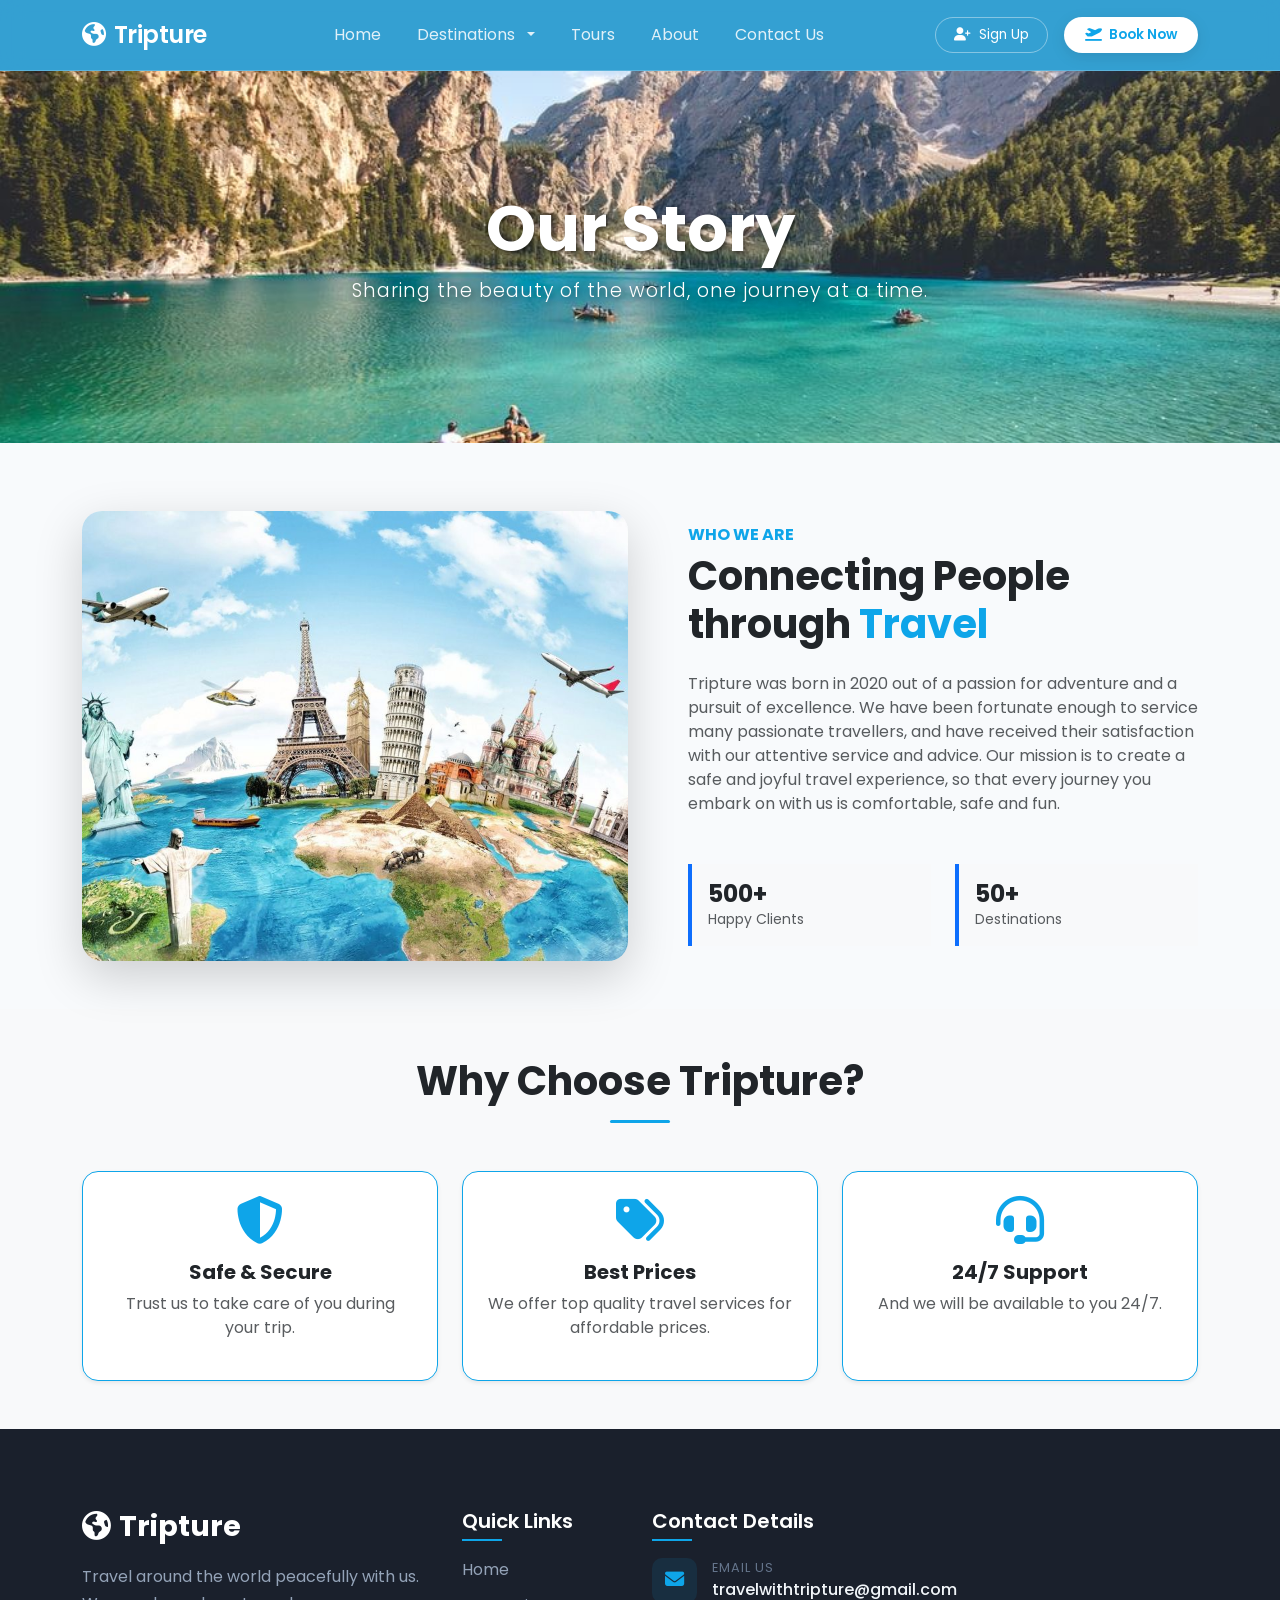
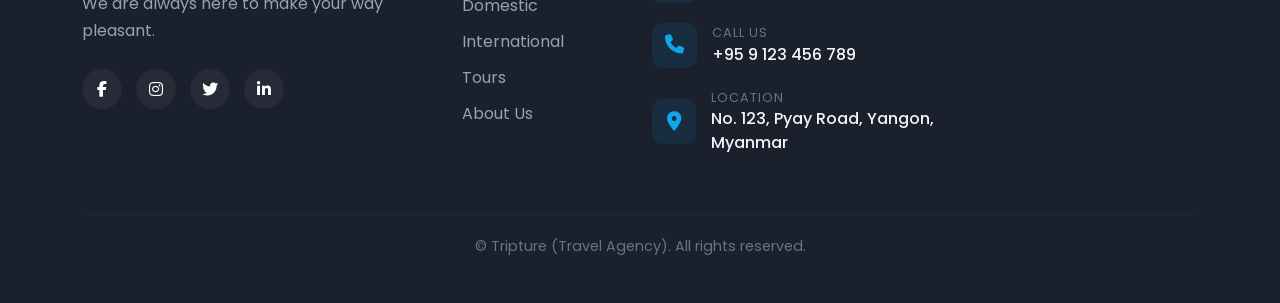
==== about.html @ 42693681 "Update details of destin page" ====
<!DOCTYPE html>
<html lang="en">

<head>
    <meta charset="UTF-8">
    <meta name="viewport" content="width=device-width, initial-scale=1.0">
    <title>About Us | Tripture</title>

    <!-- Google Fonts -->
    <link href="https://fonts.googleapis.com/css2?family=Poppins:wght@300;400;600&display=swap" rel="stylesheet">

    <!-- Font Awesome (Icons အတွက်) -->
    <link rel="stylesheet" href="https://cdnjs.cloudflare.com/ajax/libs/font-awesome/6.4.0/css/all.min.css">

    <!-- Bootstrap CSS (Layout အတွက်) -->
    <link href="https://cdn.jsdelivr.net/npm/bootstrap@5.3.0/dist/css/bootstrap.min.css" rel="stylesheet">

    <!-- linking main style.css  -->
    <link rel="stylesheet" href="./style.css">

    <link rel="stylesheet" href="navbar.css">

    <link rel="stylesheet" href="./assets/libs/fontawesomepro/css/all.min.css" type="text/css"/>

    <style>
        /* Page Fade-in Animation */
        section {
            animation: fadeInPage 1.5s ease-in-out;
        }

        @keyframes fadeInPage {
            from {
                opacity: 0.5;
                transform: translateY(10px);
            }

            to {
                opacity: 1;
                transform: translateY(0);
            }
        }

        /* About Page Hero Section */
        .about-hero {
            background: linear-gradient(rgba(0, 0, 0, 0.6), rgba(0, 0, 0, 0.6));
            background-image: url(./assets/1.jpg);
            background-size: cover;
            background-position: center;
            background-attachment: scroll;
            padding: 120px 0;
            margin-bottom: 20px;
        }

        .about-hero h1 {
            text-shadow: 2px 2px 4px rgba(0, 0, 0, 0.5);
        }

        /* Feature Cards Styling */
        .feature-card {
            transition: all 0.3s ease;
            border: 1px solid rgba(0, 0, 0, 0.05);
            height: 100%;
            border-color: #0ea5e9;
            border-radius: 15%;
            box-shadow: inset 0 2px 4px rgba(0, 0, 0, 0.06);

        }

        .feature-card:hover {
            transform: translateY(-10px);
            border-color: #0ea5e9;
            box-shadow: 0 15px 30px rgba(0, 0, 0, 0.1) !important;
        }

        .mission-section img {
            width: 100%;
            height: 450px;
            object-fit: cover;
            border-radius: 20px;
        }

        .text-primary {
            color: #0ea5e9 !important;
        }

        .heading-line {
            width: 60px;
            height: 3px;
            background-color: #0ea5e9;
            margin-top: 15px;
            border-radius: 5px;
        }

        .lead {
            font-size: 1.2rem;
            font-weight: 300;
            letter-spacing: 1px;
            line-height: 1.6;
            font-style: initial;
            color: #ffffff;
            text-shadow: 2px 2px 8px rgba(0, 0, 0, 0.7);
        }
    </style>
</head>

<body>


    <nav class="navbar navbar-expand-lg sticky-top glass-nav">
        <div class="container">
            <a class="navbar-brand" href="/index.html">
                <i class="fa-solid fa-earth-americas me-2 "></i>Tripture
            </a>

            <button class="navbar-toggler" type="button" data-bs-toggle="collapse" data-bs-target="#navbarNav">
                <span class="navbar-toggler-icon"></span>
            </button>

            <div class="collapse navbar-collapse" id="navbarNav">
                <ul class="navbar-nav mx-auto">
                    <li class="nav-item"><a class="nav-link" href="/index.html">Home</a></li>
                    <li class="nav-item dropdown">
                        <a class="nav-link dropdown-toggle" href="#" role="button" data-bs-toggle="dropdown"
                            aria-expanded="false">
                            Destinations
                        </a>
                        <ul class="dropdown-menu">
                            <li><a class="dropdown-item" href="#">Domestic</a></li>
                            <li><a class="dropdown-item" href="/international.html">International</a></li>
                        </ul>
                    </li>
                    <li class="nav-item"><a class="nav-link" href="#">Tours</a></li>
                    <li class="nav-item"><a class="nav-link" href="#">About</a></li>
                    <li class="nav-item"><a class="nav-link" href="#">Contact Us</a></li>
                </ul>

                <div class="d-flex flex-column flex-lg-row align-items-center gap-3">
                    <a href="#signup" class="btn btn-login"><i class="fa-solid fa-user-plus me-1"></i> Sign Up</a>
                    <a href="#book" class="btn btn-book">
                        <i class="fa-solid fa-plane-departure me-1"></i> Book Now </i>
                    </a>
                </div>
            </div>
        </div>
    </nav>

    <!-- Hero Section -->
    <section class="about-hero text-center text-white">
        <div class="container">
            <h1 class="display-3 fw-bold">Our Story</h1>
            <p class="lead">Sharing the beauty of the world, one journey at a time.</p>
        </div>
    </section>

    <!-- Mission Section -->
    <section class="mission-section py-5">
        <div class="container">
            <div class="row align-items-center">
                <div class="col-lg-6 mb-4 mb-lg-0">
                    <img src="./assets/2.jpg" alt="Adventure" class="img-fluid shadow-lg">
                </div>
                <div class="col-lg-6 ps-lg-5">
                    <h6 class="text-primary fw-bold text-uppercase">Who We Are</h6>
                    <h2 class="fw-bold mb-4 display-6">Connecting People through <span
                            class="text-primary">Travel</span></h2>
                    <p class="text-muted mb-4">Tripture was born in 2020 out of a passion for adventure and a pursuit of
                        excellence.
                        We have been fortunate enough to service many passionate travellers, and have received their
                        satisfaction with our attentive service and advice. Our mission is to create a safe and joyful
                        travel experience, so that every journey you embark on with us is comfortable, safe and fun.</p>

                    <div class="row g-4 mt-2">
                        <div class="col-6">
                            <div class="p-3 border-start border-primary border-4 bg-light">
                                <h4 class="fw-bold text-dark mb-0">500+</h4>
                                <p class="small text-muted mb-0">Happy Clients</p>
                            </div>
                        </div>
                        <div class="col-6">
                            <div class="p-3 border-start border-primary border-4 bg-light">
                                <h4 class="fw-bold text-dark mb-0">50+</h4>
                                <p class="small text-muted mb-0">Destinations</p>
                            </div>
                        </div>
                    </div>
                </div>
            </div>
        </div>
    </section>

    <!-- Why Choose Us Section -->
    <section class="why-choose-us py-5 bg-light">
        <div class="container">
            <div class="text-center mb-5">
                <h2 class="fw-bold display-6">Why Choose Tripture?</h2>
                <div class="heading-line mx-auto"></div>
            </div>
            <div class="row g-4">
                <div class="col-md-4">
                    <div class="feature-card p-4 bg-white rounded-4 shadow-sm text-center">
                        <i class="fa-solid fa-shield-halved fa-3x text-primary mb-3"></i>
                        <h5 class="fw-bold">Safe & Secure</h5>
                        <p class="text-muted">Trust us to take care of you during your trip.</p>
                    </div>
                </div>
                <div class="col-md-4">
                    <div class="feature-card p-4 bg-white rounded-4 shadow-sm text-center">
                        <i class="fa-solid fa-tags fa-3x text-primary mb-3"></i>
                        <h5 class="fw-bold">Best Prices</h5>
                        <p class="text-muted">We offer top quality travel services for affordable prices.</p>
                    </div>
                </div>
                <div class="col-md-4">
                    <div class="feature-card p-4 bg-white rounded-4 shadow-sm text-center">
                        <i class="fa-solid fa-headset fa-3x text-primary mb-3"></i>
                        <h5 class="fw-bold">24/7 Support</h5>
                        <p class="text-muted">And we will be available to you 24/7.</p>
                    </div>
                </div>
            </div>
        </div>
    </section>

    <!-- Start Footer -->
    <footer id="contact" class="footer-section">
        <div class="container">
            <div class="row gy-4">
                <div class="col-lg-4 col-md-6">
                    <div class="footer-info">
                        <h3 class="footer-logo"><i class="fa-solid fa-earth-americas me-2"></i>Tripture</h3>
                        <p class="mt-3">Travel around the world peacefully with us. We are always here to make your way
                            pleasant.</p>
                        <div class="social-links mt-4">
                            <a href="#"><i class="fab fa-facebook-f"></i></a>
                            <a href="#"><i class="fab fa-instagram"></i></a>
                            <a href="#"><i class="fab fa-twitter"></i></a>
                            <a href="#"><i class="fab fa-linkedin-in"></i></a>
                        </div>
                    </div>
                </div>

                <div class="col-lg-2 col-md-6">
                    <h5 class="footer-heading">Quick Links</h5>
                    <ul class="footer-links">
                        <li><a href="./index.html">Home</a></li>
                        <li><a href="./domestic.html">Domestic</a></li>
                        <li><a href="./international.html">International</a></li>
                        <li><a href="#">Tours</a></li>
                        <li><a href="./about.html" target="_blank">About Us</a></li>
                    </ul>
                </div>

                <div class="col-lg-4 col-md-12">
                    <h5 class="footer-heading">Contact Details</h5>
                    <div class="contact-item">
                        <div class="icon-box"><i class="fa-solid fa-envelope"></i></div>
                        <div class="text-box">
                            <span>Email Us</span>
                            <p><a href="mailto:travelwithtripture@gmail.com">travelwithtripture@gmail.com</a></p>
                        </div>
                    </div>
                    <div class="contact-item">
                        <div class="icon-box"><i class="fa-solid fa-phone"></i></div>
                        <div class="text-box">
                            <span>Call Us</span>
                            <p><a href="tel:+959123456789">+95 9 123 456 789</a></p>
                        </div>
                    </div>
                    <div class="contact-item">
                        <div class="icon-box"><i class="fa-solid fa-location-dot"></i></div>
                        <div class="text-box">
                            <span>Location</span>
                            <p>No. 123, Pyay Road, Yangon, Myanmar</p>
                        </div>
                    </div>
                </div>
            </div>

            <hr class="footer-divider">

            <div class="footer-bottom">
                <p>&copy; <span id="year"></span> Tripture (Travel Agency). All rights reserved.</p>
            </div>
        </div>
    </footer>
    <!-- End Footer  -->

    <!-- Bootstrap JS Bundle -->
    <script src="https://cdn.jsdelivr.net/npm/bootstrap@5.3.0/dist/js/bootstrap.bundle.min.js"></script>
</body>

</html>
---- style.css ----
:root {
  --primary: #0ea5e9;
  --primary-dark: #0284c7;
  --white: #ffffff;
  --glass: rgba(255, 255, 255, 0.15);
}

body {
  margin: 0;
  font-family: "Poppins", sans-serif;
  background-color: #f8fafc; /* Light grey background makes the white nav pop */
}

/* Home Section */
.home {
  min-height: 95vh;
  background:
    linear-gradient(rgba(0, 0, 0, 0.45), rgba(0, 0, 0, 0.45)),
    url("/assets/bg2.webp");
  background-size: cover;
  background-position: center;
  background-attachment: fixed;
  display: flex;
  align-items: center;
  padding-top: 5px; /* Navbar space */
  padding-bottom: 50px;
}

/* Gradient Text Effect */
.text-gradient {
  background: linear-gradient(to right, #0ea5e9, #38bdf8);
  -webkit-background-clip: text;
  -webkit-text-fill-color: transparent;
}

/* Glassmorphism Badge */
.bg-glass {
  background: rgba(255, 255, 255, 0.1);
  backdrop-filter: blur(5px);
  border: 1px solid rgba(255, 255, 255, 0.2);
  padding: 10px 20px;
  font-size: 0.9rem;
  color: #fff;
}

/* Modern Search Box Wrapper */
.search-box-container {
  background: #f4f4f4;
  border-radius: 20px;
  padding: 15px;
  margin-top: 30px;
  margin-inline: 0;
  box-shadow: 2px 4px 15px rgba(0, 0, 0, 0.1);
}

/* .search-box-container .input-group {
  background: #fff;
  border-radius: 50px;
} */

.search-box-container .form-control {
  padding: 15px 20px;
  font-size: 0.9rem;
}

.search-box-container .input-group-text {
  font-size: 1.1rem;
}

.search-box-container .btn-search {
  width: 95%;
  padding: 15px 0;
  font-size: 1rem;
  background: var(--primary);
  border: none;
  box-shadow: 0 4px 15px rgba(0, 0, 0, 0.1);
  transition: 0.3s;
}

.search-box-container .btn-search:hover {
  background: #0e50e9;
  transform: translateY(-2px);
  box-shadow: 0 6px 20px rgba(0, 0, 0, 0.15);
}

/* Animation on load */
.hero-content {
  animation: fadeInUp 1s ease-out;
}

@keyframes fadeInUp {
  from {
    opacity: 0;
    transform: translateY(30px);
  }
  to {
    opacity: 1;
    transform: translateY(0);
  }
}

@media (max-width: 767px) {
  .home {
    padding: 10px 7px;
    padding-bottom: 50px;
    min-height: 80vh;
    background-attachment: scroll;
  }

  .hero-content h1 {
    font-size: 2.8rem;
  }

  .hero-content p {
    font-size: 0.9rem;
  }

  .search-box-container {
    margin-top: 20px;
    margin-inline: 8px;
  }
  .search-box-container .form-control {
    padding: 13px 20px;
    font-size: 0.9rem;
  }

  .search-box-container .input-group-text {
    font-size: 1rem;
  }

  .hero-content .btn-search {
    padding: 12px 0;
    font-size: 0.9rem;
  }
}

.highlight i {
  color: #ffd700;
  font-weight: 600; /* Semi-bold */
}

/* Calendar Container */
.flatpickr-calendar {
  background: #ffffff;
  box-shadow: 0 10px 25px rgba(0, 0, 0, 0.1);
  border: 1px solid #e2e8f0;
  border-radius: 15px;
  font-family: "Poppins", sans-serif;
}

/* Selected Date Color (သင့်ရဲ့ Brand Blue) */
.flatpickr-day.selected,
.flatpickr-day.startRange,
.flatpickr-day.endRange,
.flatpickr-day.selected:hover,
.flatpickr-day.nextMonthDay.selected {
  background: #0ea5e9 !important;
  border-color: #0ea5e9 !important;
  color: #fff !important;
}

/* Today's Date Highlight */
.flatpickr-day.today {
  border-color: #0ea5e9;
  color: #0ea5e9;
}

/* Hover Effect on days */
.flatpickr-day:hover {
  background: rgba(14, 165, 233, 0.1);
  border-color: transparent;
}

/* Header (Month and Year) */
.flatpickr-current-month .flatpickr-monthDropdown-months {
  font-weight: 600;
  color: #1e293b;
}

.flatpickr-weekday {
  color: #64748b; /* Days of week name color */
  font-weight: 500;
}

/* Navigation Arrows (Prev/Next) */
.flatpickr-prev-month:hover svg,
.flatpickr-next-month:hover svg {
  fill: #0ea5e9 !important;
}
/* Destinations Section */
:root {
  --primary-color: #007bff;
  --text-dark: #2d3436;
}

.destinations {
  background-color: #f8f9fa;
}

.heading-line {
  width: 60px;
  height: 3px;
  background-color: var(--primary-color);
  margin-top: 15px;
  border-radius: 5px;
}

/* Card Design */
.destination-card {
  background: #fff;
  border-radius: 20px;
  overflow: hidden;
  box-shadow: 0 10px 30px rgba(0, 0, 0, 0.05);
  transition: all 0.4s ease;
  height: 100%;
}

.destination-card:hover {
  transform: translateY(-10px);
  box-shadow: 0 20px 40px rgba(0, 0, 0, 0.1);
}

/* Image Wrapper & Zoom */
.img-wrapper {
  position: relative;
  overflow: hidden;
  height: 240px;
}

.img-wrapper img {
  width: 100%;
  height: 100%;
  object-fit: cover;
  transition: transform 0.6s cubic-bezier(0.25, 0.46, 0.45, 0.94);
}

.destination-card:hover .img-wrapper img {
  transform: scale(1.1);
}

/* Price Tag */
.price-tag {
  position: absolute;
  top: 20px;
  right: 20px;
  background: rgba(255, 255, 255, 0.9);
  padding: 5px 15px;
  border-radius: 30px;
  font-weight: bold;
  color: var(--primary-color);
  backdrop-filter: blur(5px);
}

/* Content Area */
.card-content {
  padding: 25px;
}

.card-content h5 {
  font-weight: 700;
  color: var(--text-dark);
  margin-bottom: 12px;
}

.card-content p {
  color: #636e72;
  font-size: 0.95rem;
  line-height: 1.6;
}

/* Explore Link */
.explore-link {
  text-decoration: none;
  font-weight: 600;
  color: var(--primary-color);
  font-size: 0.9rem;
  transition: all 0.3s;
}

.explore-link:hover {
  letter-spacing: 0.5px;
  color: #0056b3;
}
---- navbar.css ----
:root {
  --primary: #0ea5e9;
  --primary-dark: #0284c7;
  --white: #ffffff;
  --glass: rgba(255, 255, 255, 0.15);
}

body {
  margin: 0;
  font-family: "Poppins", sans-serif;
  background-color: #f8fafc; /* Light grey background makes the white nav pop */
}

/* Navbar Container */
.glass-nav {
  background: rgba(18, 144, 203, 0.85); /* Slightly translucent blue */
  backdrop-filter: blur(12px);
  -webkit-backdrop-filter: blur(12px);
  border-bottom: 1px solid rgba(255, 255, 255, 0.2);
  padding: 12px 0;
  transition: all 0.3s ease;
}

/* Brand styling */
.navbar-brand {
  font-weight: 600;
  font-size: 1.5rem;
  color: var(--white) !important;
  letter-spacing: -0.5px;
}

.nav-link {
  color: rgba(255, 255, 255, 0.85) !important;
  font-weight: 400;
  font-size: 1rem;
  margin: 0 10px;
  position: relative;
  transition: 0.3s;
}

.nav-link:not(.dropdown-toggle)::after {
  content: "";
  position: absolute;
  width: 0;
  height: 2px;
  bottom: 0;
  left: 50%;
  background-color: white;
  transition: all 0.3s ease;
  transform: translateX(-50%);
}

.nav-link:not(.dropdown-toggle):hover::after,
.nav-link:not(.dropdown-toggle).active::after {
  width: 90%;
}

.dropdown-toggle::after {
  display: inline-block;
  margin-left: 0.5em; /* Arrow နဲ့ စာသားကြား ခြားလိုက်တာ */
  vertical-align: 0.255em;
  content: "";
  border-top: 0.3em solid;
  border-right: 0.3em solid transparent;
  border-bottom: 0;
  border-left: 0.3em solid transparent;
}

.nav-link.dropdown-toggle::before {
  content: "";
  position: absolute;
  width: 0;
  height: 2px;
  bottom: 0;
  left: 50%; /* margin နဲ့ ညှိထားတာ */
  background-color: white;
  transform: translateX(-50%);
  transition: all 0.3s ease;
}

.nav-link.dropdown-toggle:hover::before {
  width: 70%; /* arrow ပါတာကြောင့် width ကို နည်းနည်းလျှော့ထားတာ ပိုလှတယ် */
}

.nav-link:hover {
  color: #ffffff !important;
}

/* Modern Buttons */
.btn-login {
  color: white;
  border: 1px solid rgba(255, 255, 255, 0.4);
  border-radius: 50px;
  padding: 7px 18px;
  font-size: 0.85rem;
  transition: 0.3s;
}

.btn-login:hover {
  background: rgba(255, 255, 255, 0.1);
  color: white;
  border-color: white;
}

.btn-book {
  background: white;
  color: var(--primary);
  border-radius: 50px;
  padding: 7px 20px;
  font-weight: 600;
  font-size: 0.85rem;
  box-shadow: 0 4px 15px rgba(0, 0, 0, 0.1);
  transition: 0.3s;
}

.btn-book:hover {
  background: #f1f5f9;
  transform: translateY(-2px);
  box-shadow: 0 6px 20px rgba(0, 0, 0, 0.15);
}

@media (max-width: 991px) {
  .navbar ul {
    flex-direction: column;
    align-items: center;
    margin-bottom: 15px;
  }

  .nav-link {
    color: rgba(255, 255, 255, 0.85) !important;
    font-size: 0.9rem;
    margin: 0 10px;
    position: relative;
    transition: 0.3s;
  }

  .nav-link:not(.dropdown-toggle)::after {
    content: "";
    position: absolute;
    width: 0;
    height: 1.5px;
    bottom: 0;
    left: 50%;
    background-color: white;
    transition: all 0.3s ease;
    transform: translateX(-50%);
  }

  .nav-link:not(.dropdown-toggle):hover::after,
  .nav-link:not(.dropdown-toggle).active::after {
    width: 80px;
  }

  .dropdown-toggle::after {
    display: inline-block;
    margin-left: 0.5em; /* Arrow နဲ့ စာသားကြား ခြားလိုက်တာ */
    vertical-align: 0.255em;
    content: "";
    border-top: 0.3em solid;
    border-right: 0.3em solid transparent;
    border-bottom: 0;
    border-left: 0.3em solid transparent;
  }

  .nav-link.dropdown-toggle::before {
    content: "";
    position: absolute;
    width: 0;
    height: 1.5px;
    bottom: 0;
    left: 50%; /* margin နဲ့ ညှိထားတာ */
    background-color: white;
    transform: translateX(-50%);
    transition: all 0.3s ease;
  }

  .nav-link.dropdown-toggle:hover::before {
    width: 70%; /* arrow ပါတာကြောင့် width ကို နည်းနည်းလျှော့ထားတာ ပိုလှတယ် */
  }

  .nav-link:hover {
    color: #ffffff !important;
  }
}

/* --- New Modern Footer CSS --- */
.footer-section {
  background: #1a202c; /* Dark elegant background */
  color: #e2e8f0;
  padding: 80px 0 30px 0;
  font-family: "Poppins", sans-serif;
}

.footer-logo {
  color: #fff;
  font-weight: 700;
  font-size: 1.8rem;
  margin-bottom: 20px;
}

.footer-info p {
  color: #94a3b8;
  line-height: 1.7;
}

.footer-heading {
  color: #fff;
  font-weight: 600;
  margin-bottom: 25px;
  position: relative;
}

.footer-heading::after {
  content: "";
  position: absolute;
  left: 0;
  bottom: -8px;
  width: 40px;
  height: 2px;
  background: var(--primary);
}

.footer-links {
  list-style: none;
  padding: 0;
}

.footer-links li {
  margin-bottom: 12px;
}

.footer-links li a {
  color: #94a3b8;
  text-decoration: none;
  transition: 0.3s ease;
}

.footer-links li a:hover {
  color: var(--primary);
  padding-left: 8px;
}

/* Contact Items Layout */
.contact-item {
  display: flex;
  align-items: center;
  margin-bottom: 20px;
}

.icon-box {
  width: 45px;
  height: 45px;
  background: rgba(14, 165, 233, 0.1);
  border-radius: 10px;
  display: flex;
  align-items: center;
  justify-content: center;
  margin-right: 15px;
  color: var(--primary);
  font-size: 1.2rem;
}

.text-box span {
  display: block;
  font-size: 0.8rem;
  color: #64748b;
  text-transform: uppercase;
  letter-spacing: 1px;
}

.text-box p,
.text-box a {
  margin: 0;
  font-weight: 500;
  color: #f1f5f9;
  text-decoration: none;
}

/* Social Media Icons */
.social-links a {
  width: 40px;
  height: 40px;
  display: inline-flex;
  align-items: center;
  justify-content: center;
  background: rgba(255, 255, 255, 0.05);
  color: #fff;
  border-radius: 50%;
  margin-right: 10px;
  transition: 0.3s;
  text-decoration: none;
}

.social-links a:hover {
  background: var(--primary);
  transform: translateY(-5px);
}

.footer-divider {
  border-top: 1px solid rgba(255, 255, 255, 0.1);
  margin: 40px 0 20px 0;
}

.footer-bottom {
  text-align: center;
  font-size: 0.9rem;
  color: #64748b;
}

/* Smooth Scrolling */
html {
  scroll-behavior: smooth;
}

@media (max-width: 991px) {
  .footer-section {
    text-align: center;
  }
  .footer-heading::after {
    left: 50%;
    transform: translateX(-50%);
  }
  .contact-item {
    justify-content: center;
  }
}
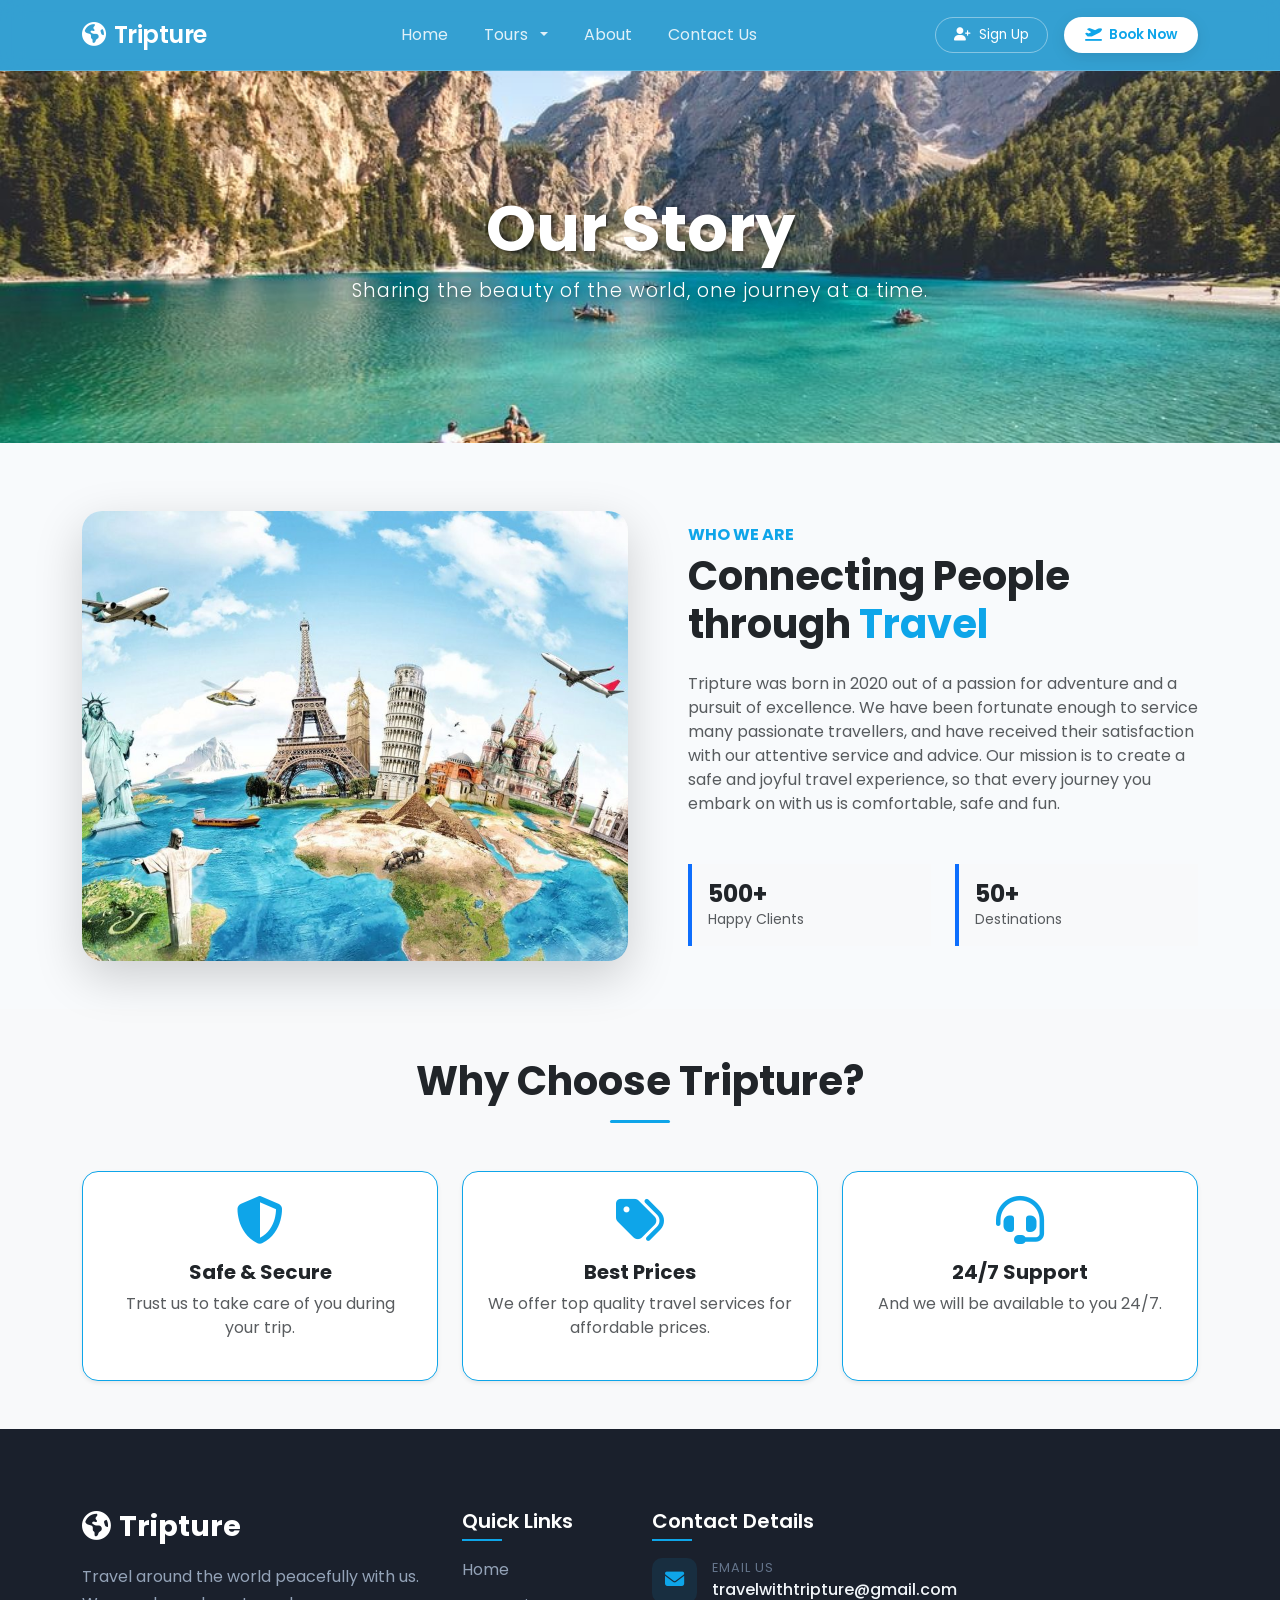
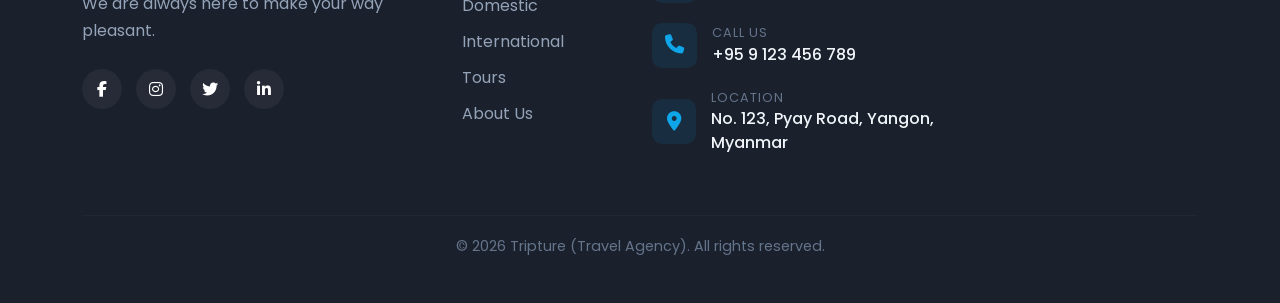
==== commit c01572bf: "Update nav atag about.html" ====
--- a/about.html
+++ b/about.html
@@ -122,14 +122,14 @@
                     <li class="nav-item dropdown">
                         <a class="nav-link dropdown-toggle" href="#" role="button" data-bs-toggle="dropdown"
                             aria-expanded="false">
-                            Destinations
+                            Tours
                         </a>
                         <ul class="dropdown-menu">
-                            <li><a class="dropdown-item" href="#">Domestic</a></li>
+                            <li><a class="dropdown-item" href="./domestic.html">Domestic</a></li>
                             <li><a class="dropdown-item" href="/international.html">International</a></li>
                         </ul>
                     </li>
-                    <li class="nav-item"><a class="nav-link" href="#">Tours</a></li>
+                    
                     <li class="nav-item"><a class="nav-link" href="#">About</a></li>
                     <li class="nav-item"><a class="nav-link" href="#">Contact Us</a></li>
                 </ul>
@@ -287,6 +287,11 @@
 
     <!-- Bootstrap JS Bundle -->
     <script src="https://cdn.jsdelivr.net/npm/bootstrap@5.3.0/dist/js/bootstrap.bundle.min.js"></script>
+        <!-- copyright footer year -->
+    <script>
+        document.getElementById("year").textContent = new Date().getFullYear();
+    </script>
+
 </body>
 
-</html>+</html>
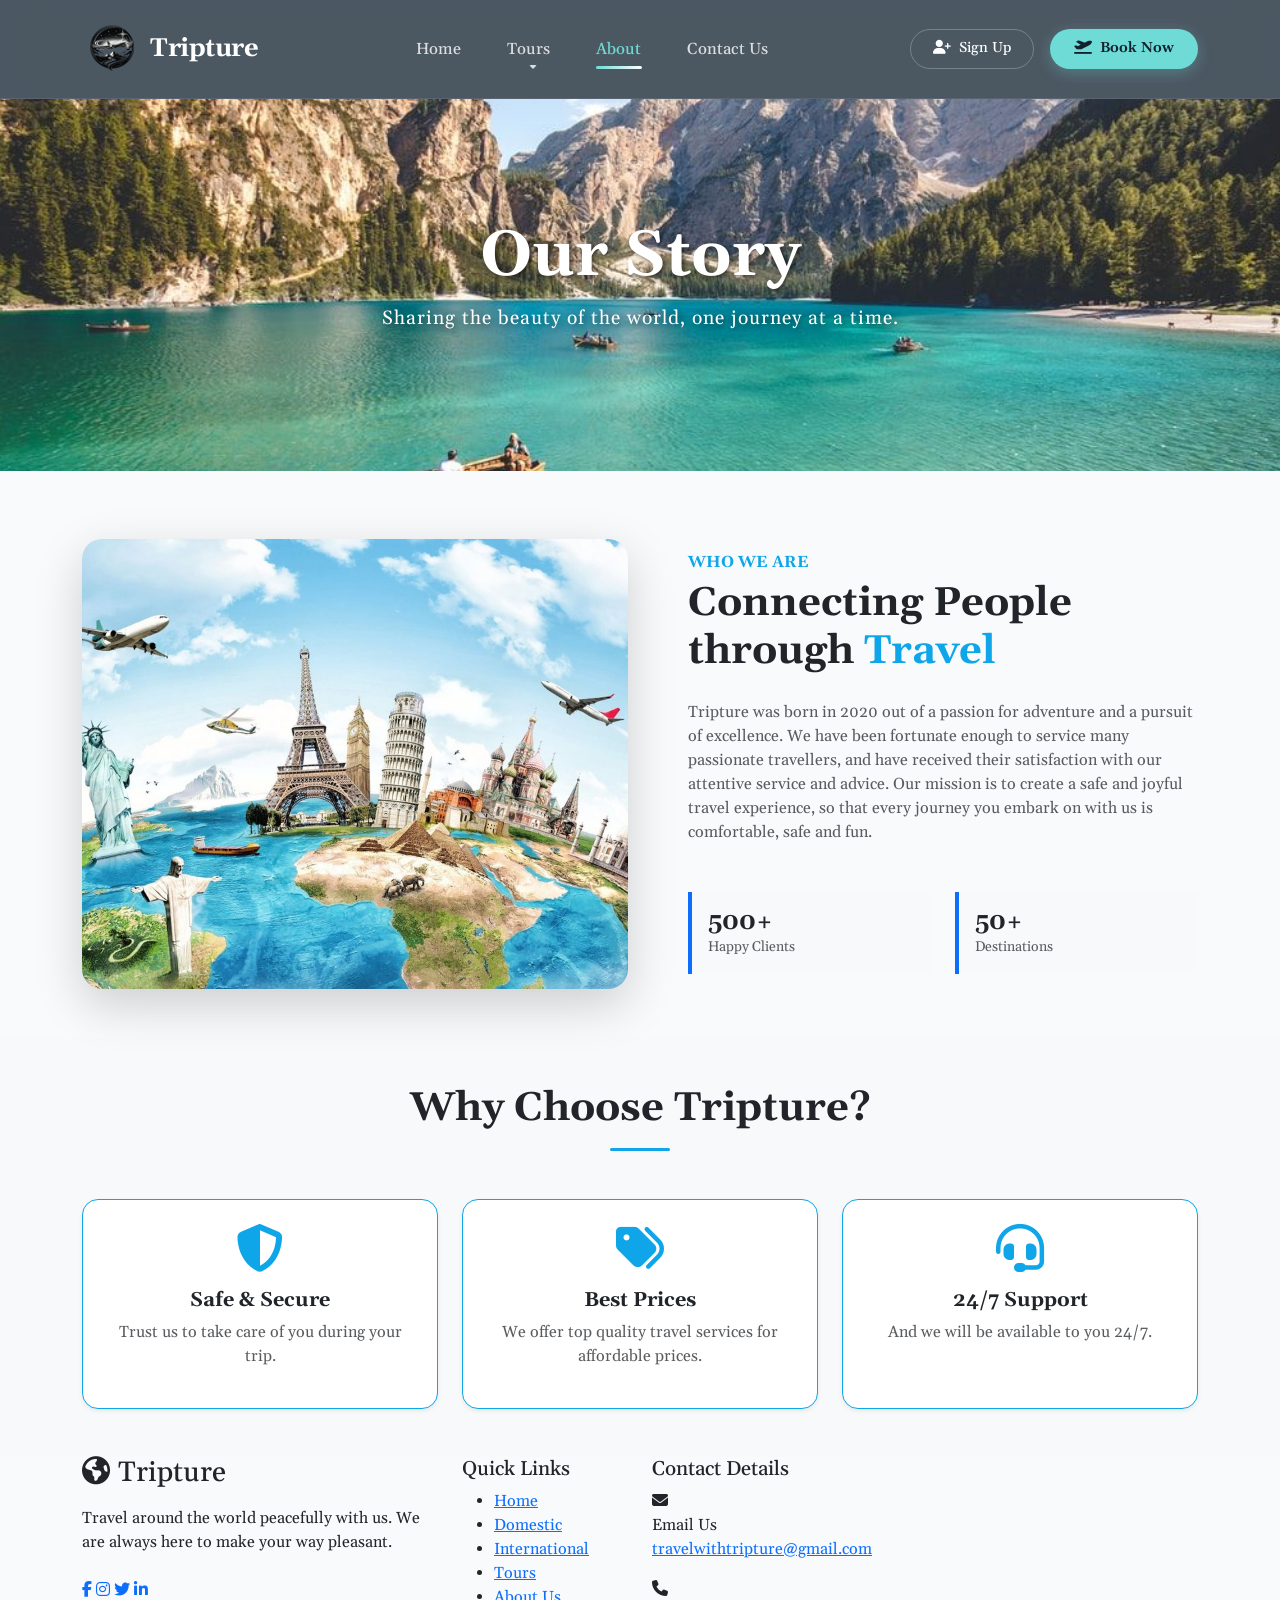
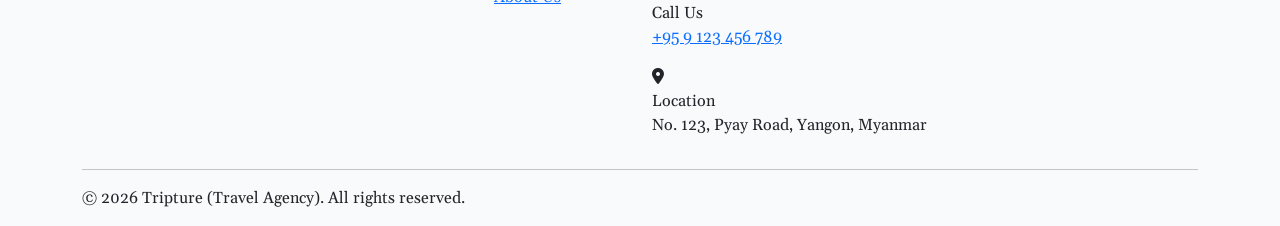
==== commit 845b7b31: "Update Navbar & Hero-Section" ====
--- a/about.html
+++ b/about.html
@@ -20,7 +20,7 @@
 
     <link rel="stylesheet" href="navbar.css">
 
-    <link rel="stylesheet" href="./assets/libs/fontawesomepro/css/all.min.css" type="text/css"/>
+    <link rel="stylesheet" href="./assets/libs/fontawesomepro/css/all.min.css" type="text/css" />
 
     <style>
         /* Page Fade-in Animation */
@@ -108,41 +108,60 @@
 
     <nav class="navbar navbar-expand-lg sticky-top glass-nav">
         <div class="container">
-            <a class="navbar-brand" href="/index.html">
-                <i class="fa-solid fa-earth-americas me-2 "></i>Tripture
+            <!-- Brand / Logo -->
+            <a class="navbar-brand d-flex align-items-center" href="/index.html">
+                <img src="/assets/logo.png" alt="Logo" class="me-2" style="width: 60px; height: 60px;" />
+                <span class="brand-text">Tripture</span>
             </a>
 
-            <button class="navbar-toggler" type="button" data-bs-toggle="collapse" data-bs-target="#navbarNav">
-                <span class="navbar-toggler-icon"></span>
+            <!-- Custom Hamburger Toggler for Mobile -->
+            <button class="navbar-toggler custom-toggler collapsed" type="button" data-bs-toggle="collapse"
+                data-bs-target="#navbarNav" aria-controls="navbarNav" aria-expanded="false"
+                aria-label="Toggle navigation">
+                <span class="toggler-bar bar-top"></span>
+                <span class="toggler-bar bar-middle"></span>
+                <span class="toggler-bar bar-bottom"></span>
             </button>
 
+            <!-- Navbar Menu Links -->
             <div class="collapse navbar-collapse" id="navbarNav">
-                <ul class="navbar-nav mx-auto">
-                    <li class="nav-item"><a class="nav-link" href="/index.html">Home</a></li>
+                <ul class="navbar-nav mx-auto align-items-center">
+                    <li class="nav-item">
+                        <a class="nav-link " href="/index.html">Home</a>
+                    </li>
                     <li class="nav-item dropdown">
                         <a class="nav-link dropdown-toggle" href="#" role="button" data-bs-toggle="dropdown"
                             aria-expanded="false">
                             Tours
                         </a>
-                        <ul class="dropdown-menu">
-                            <li><a class="dropdown-item" href="./domestic.html">Domestic</a></li>
-                            <li><a class="dropdown-item" href="/international.html">International</a></li>
+                        <ul class="dropdown-menu custom-dropdown">
+                            <li><a class="dropdown-item" href="./domestic.html"><i
+                                        class="fa-solid fa-map-location-dot me-2"></i>Domestic</a></li>
+                            <li><a class="dropdown-item" href="/international.html"><i
+                                        class="fa-solid fa-globe me-2"></i>International</a></li>
                         </ul>
                     </li>
-                    
-                    <li class="nav-item"><a class="nav-link" href="#">About</a></li>
-                    <li class="nav-item"><a class="nav-link" href="#">Contact Us</a></li>
+                    <li class="nav-item">
+                        <a class="nav-link active" href="#">About</a>
+                    </li>
+                    <li class="nav-item">
+                        <a class="nav-link" href="#">Contact Us</a>
+                    </li>
                 </ul>
 
-                <div class="d-flex flex-column flex-lg-row align-items-center gap-3">
-                    <a href="#signup" class="btn btn-login"><i class="fa-solid fa-user-plus me-1"></i> Sign Up</a>
-                    <a href="#book" class="btn btn-book">
-                        <i class="fa-solid fa-plane-departure me-1"></i> Book Now </i>
+                <!-- Auth & Call To Action Buttons -->
+                <div class="nav-buttons d-flex flex-column flex-lg-row align-items-center gap-3">
+                    <a href="./signup.html" class="btn btn-login">
+                        <i class="fa-solid fa-user-plus me-2"></i>Sign Up
                     </a>
+                    <a href="./booking.html" class="btn btn-book">
+                        <i class="fa-solid fa-plane-departure me-2"></i>Book Now
+                    </a>
                 </div>
             </div>
         </div>
     </nav>
+
 
     <!-- Hero Section -->
     <section class="about-hero text-center text-white">
@@ -287,11 +306,11 @@
 
     <!-- Bootstrap JS Bundle -->
     <script src="https://cdn.jsdelivr.net/npm/bootstrap@5.3.0/dist/js/bootstrap.bundle.min.js"></script>
-        <!-- copyright footer year -->
+    <!-- copyright footer year -->
     <script>
         document.getElementById("year").textContent = new Date().getFullYear();
     </script>
 
 </body>
 
-</html>
+</html>
--- a/style.css
+++ b/style.css
@@ -1,39 +1,57 @@
+@import url("https://fonts.googleapis.com/css2?family=Damion&display=swap");
+@import url("https://fonts.googleapis.com/css2?family=Eagle+Lake&display=swap");
+@import url("https://fonts.googleapis.com/css2?family=Gelasio:ital,wght@0,400..700;1,400..700&display=swap");
+
 :root {
-  --primary: #0ea5e9;
-  --primary-dark: #0284c7;
-  --white: #ffffff;
+  --primary: #0b7285;
+  --primary-dark: #12212e;
+  --secondary: #6edbd6;
+  --white: #e8fffa;
+  --cream: #ece7dc;
   --glass: rgba(255, 255, 255, 0.15);
+  --tripture-navy: #001f3f;
+  --tripture-light: #f8fdfd;
+  --tripture-shadow: 0 15px 40px rgba(0, 31, 63, 0.1);
+}
+
+* {
+  box-sizing: border-box;
 }
 
 body {
   margin: 0;
+  padding: 0;
   font-family: "Poppins", sans-serif;
-  background-color: #f8fafc; /* Light grey background makes the white nav pop */
-}
-
-/* Home Section */
-.home {
-  min-height: 95vh;
-  background:
-    linear-gradient(rgba(0, 0, 0, 0.45), rgba(0, 0, 0, 0.45)),
-    url("/assets/bg2.webp");
-  background-size: cover;
-  background-position: center;
-  background-attachment: fixed;
-  display: flex;
-  align-items: center;
-  padding-top: 5px; /* Navbar space */
-  padding-bottom: 50px;
-}
-
-/* Gradient Text Effect */
-.text-gradient {
-  background: linear-gradient(to right, #0ea5e9, #38bdf8);
-  -webkit-background-clip: text;
-  -webkit-text-fill-color: transparent;
-}
-
-/* Glassmorphism Badge */
+  background-color: #f8fafc;
+  overflow-x: hidden;
+}
+
+/* ================= COMMON ================= */
+
+.text-teal {
+  color: var(--secondary) !important;
+}
+
+.bg-teal {
+  background-color: var(--primary) !important;
+}
+
+.bg-dark-blue {
+  background-color: var(--tripture-navy) !important;
+}
+
+.accordion-button:focus,
+.accordion-button:not(.collapsed) {
+  box-shadow: none;
+}
+
+.accordion-button:not(.collapsed) {
+  background-color: transparent;
+  color: var(--secondary);
+}
+
+/* ================= HERO ================= */
+
 .bg-glass {
   background: rgba(255, 255, 255, 0.1);
   backdrop-filter: blur(5px);
@@ -43,55 +61,1018 @@
   color: #fff;
 }
 
-/* Modern Search Box Wrapper */
-.search-box-container {
-  background: #f4f4f4;
-  border-radius: 20px;
-  padding: 15px;
-  margin-top: 30px;
-  margin-inline: 0;
-  box-shadow: 2px 4px 15px rgba(0, 0, 0, 0.1);
-}
-
-/* .search-box-container .input-group {
-  background: #fff;
-  border-radius: 50px;
-} */
-
-.search-box-container .form-control {
-  padding: 15px 20px;
-  font-size: 0.9rem;
-}
-
-.search-box-container .input-group-text {
-  font-size: 1.1rem;
-}
-
-.search-box-container .btn-search {
-  width: 95%;
-  padding: 15px 0;
-  font-size: 1rem;
-  background: var(--primary);
-  border: none;
-  box-shadow: 0 4px 15px rgba(0, 0, 0, 0.1);
-  transition: 0.3s;
-}
-
-.search-box-container .btn-search:hover {
-  background: #0e50e9;
-  transform: translateY(-2px);
-  box-shadow: 0 6px 20px rgba(0, 0, 0, 0.15);
-}
-
-/* Animation on load */
-.hero-content {
+.hero-title {
   animation: fadeInUp 1s ease-out;
+  font-size: 4rem;
+  font-weight: 500;
+  line-height: 1.1;
+  margin-bottom: 1rem;
+  font-family: "Damion";
+  z-index: 5;
+  color: #f4f4f4;
+}
+
+.hero-title .text-teal {
+  z-index: 5;
+}
+
+.hero-description {
+  font-size: 1.25rem;
+  margin-bottom: 3rem;
+  opacity: 0.8;
+  line-height: 1.6;
+  z-index: 5;
+  color: var(--white);
 }
 
 @keyframes fadeInUp {
   from {
     opacity: 0;
-    transform: translateY(30px);
+    transform: translateX(-30px);
+  }
+  to {
+    opacity: 1;
+    transform: translateX(0);
+  }
+}
+
+.hero-section {
+  padding: 160px 0;
+  min-height: 100vh;
+  display: flex;
+  align-items: center;
+  position: relative;
+  background:
+    linear-gradient(
+      to right,
+      rgb(0, 0, 0) 0%,
+      rgba(2, 2, 2, 0.9) 30%,
+      rgba(0, 0, 0, 0) 70%
+    ),
+    url("./assets/Domestic/mawlamyine.jpg");
+  background-repeat: no-repeat;
+  background-size: cover;
+}
+
+/* ================= BUTTONS ================= */
+
+.hero-btns-container {
+  display: flex;
+  gap: 15px;
+}
+
+.btn-teal-fill,
+.btn-gateway-light {
+  border-radius: 30px;
+  font-weight: 600;
+  border: none;
+  transition: all 0.3s ease;
+}
+
+.btn-teal-fill {
+  background-color: var(--secondary);
+  color: var(--primary-dark);
+  padding: 12px 35px;
+}
+
+.btn-teal-fill:hover {
+  transform: translateY(-2px);
+  color: white;
+  background-color: var(--primary);
+  box-shadow: 0 5px 15px #001f3f;
+}
+
+.btn-gateway-light {
+  background-color: #ffffff;
+  color: var(--tripture-navy);
+  padding: 10px 30px;
+}
+
+.btn-gateway-light:hover {
+  background-color: var(--secondary);
+  color: #ffffff;
+}
+
+/* ================= PHOTO CARDS ================= */
+
+.card-container {
+  position: relative;
+  height: 550px;
+  width: 100%;
+}
+
+.photo-card {
+  border-radius: 20px;
+  box-shadow: 0 20px 40px rgba(0, 0, 0, 0.7);
+  overflow: hidden;
+  position: absolute;
+  transition: transform 0.3s ease;
+  border: 3px solid rgba(29, 156, 150, 0.74);
+}
+
+.photo-card img,
+.gallery-thumb img,
+.main-tour-img {
+  width: 100%;
+  height: 100%;
+  object-fit: cover;
+}
+
+#card1 {
+  width: 250px;
+  height: 350px;
+  top: 50px;
+  left: 20px;
+  z-index: 3;
+}
+
+#card2 {
+  width: 220px;
+  height: 270px;
+  top: -50px;
+  left: 250px;
+  z-index: 2;
+}
+
+#card3 {
+  width: 200px;
+  height: 300px;
+  top: 200px;
+  left: 400px;
+  z-index: 1;
+}
+
+/* ================= GLOWING LINES ================= */
+
+.glowing-line {
+  position: absolute;
+  width: 180px;
+  height: 2px;
+  background: linear-gradient(90deg, transparent, #00cccc, transparent);
+  box-shadow: 0 0 15px #00cccc;
+  z-index: 0;
+  opacity: 0.5;
+}
+
+#line1,
+#line2,
+#line3 {
+  transform: rotate(40deg);
+}
+
+#line1 {
+  top: -40px;
+  left: -430px;
+}
+
+#line2 {
+  top: 300px;
+  left: -150px;
+}
+
+#line3 {
+  top: 200px;
+  left: -680px;
+}
+
+/* ================= SHAPE DIVIDER ================= */
+
+.custom-shape-divider-bottom {
+  position: absolute;
+  bottom: 0;
+  left: 0;
+  width: 100%;
+  overflow: hidden;
+  line-height: 0;
+}
+
+.custom-shape-divider-bottom svg {
+  position: relative;
+  display: block;
+  width: calc(100% + 1.3px);
+  height: 120px;
+}
+
+.custom-shape-divider-bottom .shape-fill {
+  fill: var(--white);
+}
+
+/* ================= PATHWAYS SECTION ================= */
+
+.pathways-section {
+  padding: 40px 0 60px;
+  position: relative;
+  background-color: var(--white);
+}
+
+.section-title,
+.showcase-section-title {
+  font-family: "Eagle Lake";
+}
+
+.section-title {
+  font-weight: 700;
+  font-size: 3rem;
+  margin-bottom: 50px;
+}
+
+.tour-gateway-card {
+  display: flex;
+  align-items: flex-end;
+  justify-content: flex-start;
+  height: 450px;
+  background-size: cover;
+  background-position: center;
+  border-radius: 25px;
+  position: relative;
+  overflow: hidden;
+  color: #ffffff;
+  text-decoration: none;
+  border: none;
+  box-shadow: var(--tripture-shadow);
+  transition:
+    transform 0.4s ease,
+    box-shadow 0.4s ease;
+  cursor: pointer;
+}
+
+.tour-gateway-card:hover {
+  transform: translateY(-10px);
+  box-shadow: 0 20px 50px rgba(5, 64, 64, 0.3);
+}
+
+.tour-gateway-card .gateway-content {
+  background: rgba(0, 31, 63, 0.7);
+  backdrop-filter: blur(10px);
+  padding: 30px;
+  width: 100%;
+  border-top-left-radius: 20px;
+  border-top-right-radius: 20px;
+}
+
+.tour-gateway-card h3,
+.tour-gateway-card p {
+  font-family: "Gelasio";
+}
+
+.C h3 {
+  font-size: 1rem;
+  font-weight: 600;
+  margin-bottom: 8px;
+}
+
+.tour-gateway-card p {
+  font-size: 1rem;
+  opacity: 0.8;
+  margin-bottom: 25px;
+}
+
+.gateway-icon {
+  position: absolute;
+  top: 20px;
+  right: 20px;
+  font-size: 1.5rem;
+  color: rgba(255, 255, 255, 0.3);
+}
+
+/* ================= TOUR SHOWCASE ================= */
+
+.tour-showcase-section {
+  padding: 50px 0;
+  background:
+    linear-gradient(rgba(0, 0, 0, 0.6), rgba(0, 0, 0, 0.6)),
+    url(./assets/bagan-bg.jpg);
+  background-size: cover;
+  background-position: center;
+  background-repeat: no-repeat;
+  background-attachment: fixed;
+}
+
+.showcase-container {
+  background-color: #ffffff;
+  border-radius: 30px;
+  box-shadow: var(--tripture-shadow);
+  overflow: hidden;
+  position: relative;
+  border: 1px solid rgba(0, 0, 0, 0.03);
+}
+
+.showcase-section-title {
+  color: var(--cream);
+  font-weight: 700;
+  font-size: 4rem;
+}
+
+.main-tour-view,
+.main-tour-img-wrapper {
+  position: relative;
+  height: 100%;
+  overflow: hidden;
+}
+
+.main-tour-img {
+  height: 600px;
+  transition:
+    transform 0.5s ease-in-out,
+    opacity 0.5s ease-in-out;
+}
+
+.main-tour-img.changing {
+  transform: scale(1.1);
+  opacity: 0;
+}
+
+.tour-details-col {
+  padding: 60px;
+  display: flex;
+  flex-direction: column;
+  justify-content: space-between;
+}
+
+.tour-header {
+  margin-bottom: 40px;
+  transition: opacity 0.5s ease-in-out;
+}
+
+.tour-header.changing {
+  opacity: 0;
+}
+
+.tour-title {
+  font-size: 2.1rem;
+  font-weight: 700;
+  margin-bottom: 15px;
+}
+
+.tour-price {
+  font-size: 1.5rem;
+  font-weight: 600;
+  margin-bottom: 20px;
+}
+
+.tour-description {
+  font-size: 1.1rem;
+  line-height: 1.8;
+  opacity: 0.8;
+}
+
+/* ================= GALLERY ================= */
+
+.tour-gallery {
+  display: flex;
+  gap: 15px;
+  margin-top: 20px;
+}
+
+.gallery-thumb {
+  width: 100px;
+  height: 100px;
+  border-radius: 15px;
+  overflow: hidden;
+  cursor: pointer;
+  position: relative;
+  transition:
+    transform 0.3s ease,
+    border-color 0.3s ease;
+  border: 2px solid transparent;
+}
+
+.gallery-thumb:hover,
+.gallery-thumb.active {
+  transform: translateY(-5px);
+}
+
+.gallery-thumb.active {
+  border-color: var(--secondary);
+}
+
+.gallery-thumb::after {
+  content: "";
+  position: absolute;
+  inset: 0;
+  background-color: rgba(0, 204, 204, 0.1);
+  opacity: 0;
+  transition: opacity 0.3s ease;
+}
+
+.gallery-thumb:hover::after,
+.gallery-thumb.active::after {
+  opacity: 1;
+}
+
+/* ================= FEATURES ================= */
+
+.features-section {
+  padding: 100px 0;
+  background-color: #ffffff;
+}
+
+.features-title {
+  font-weight: 700;
+  font-size: 2.8rem;
+  max-width: 700px;
+  margin-inline: auto;
+}
+
+.features-title span {
+  color: var(--secondary);
+}
+
+.feature-item-card {
+  padding: 40px;
+  border-radius: 20px;
+  background-color: #ffffff;
+  border: 1px solid rgba(0, 0, 0, 0.03);
+  transition: all 0.3s ease;
+  height: 100%;
+  text-align: center;
+}
+
+.feature-item-card:hover {
+  background-color: #f0fdfa;
+  transform: translateY(-5px);
+}
+
+.feature-icon-wrapper {
+  width: 70px;
+  height: 70px;
+  border-radius: 50%;
+  background-color: rgba(0, 204, 204, 0.1);
+  display: flex;
+  align-items: center;
+  justify-content: center;
+  margin: 0 auto 25px;
+  font-size: 2rem;
+}
+
+.feature-item-card h4 {
+  font-weight: 700;
+  margin-bottom: 15px;
+}
+
+.feature-item-card p {
+  font-size: 1rem;
+  line-height: 1.7;
+  opacity: 0.8;
+}
+
+/* ================= FOOTER ================= */
+
+footer ul li {
+  cursor: pointer;
+  transition: 0.3s;
+}
+
+footer ul li:hover {
+  color: var(--secondary);
+  transform: translateX(5px);
+}
+
+.payment-icon img {
+  height: 30px;
+  border-radius: 10px;
+}
+
+.map-bg {
+  background: #f8f9fa;
+  position: relative;
+  overflow: hidden;
+}
+
+/* ================= RESPONSIVE ================= */
+
+@media (max-width: 1199px) {
+  .hero-title {
+    font-size: 3.5rem;
+  }
+
+  #card1 {
+    width: 250px;
+    height: 310px;
+  }
+
+  #card2 {
+    width: 200px;
+    height: 240px;
+    left: 150px;
+  }
+
+  #card3 {
+    width: 180px;
+    height: 210px;
+    left: -80px;
+  }
+}
+
+@media (max-width: 991px) {
+  .navbar-tripture .nav-link {
+    margin-left: 0;
+    margin-top: 10px;
+  }
+
+  .hero-section {
+    text-align: center;
+    padding: 100px 0;
+  }
+
+  .hero-title {
+    font-size: 3rem;
+  }
+
+  .hero-btns-container {
+    justify-content: center;
+  }
+
+  .card-container {
+    height: 450px;
+    margin-top: 30px;
+    display: flex;
+    justify-content: center;
+    align-items: center;
+    position: relative;
+  }
+
+  .photo-card {
+    position: static !important;
+    left: auto !important;
+    top: auto !important;
+    margin: 0 -30px;
+    border-radius: 15px;
+  }
+
+  #card1 {
+    position: absolute;
+    width: 200px;
+    height: 250px;
+    top: 40px;
+    left: 50px;
+    z-index: 3;
+  }
+
+  #card2 {
+    position: absolute;
+    width: 170px;
+    height: 210px;
+    top: 5px;
+    left: 20px;
+    z-index: 2;
+  }
+
+  #card3 {
+    position: absolute;
+    width: 200px;
+    height: 210px;
+    left: 10px;
+    bottom: 20px;
+    z-index: 10;
+  }
+
+  .glowing-line {
+    display: none;
+  }
+
+  .pathways-section,
+  .tour-showcase-section,
+  .features-section {
+    padding: 70px 0;
+  }
+
+  .tour-gateway-card {
+    height: 350px;
+  }
+
+  .tour-gateway-card h3 {
+    font-size: 1.4rem;
+  }
+
+  .showcase-container {
+    border-radius: 20px;
+  }
+
+  .main-tour-view {
+    height: 400px;
+  }
+
+  .tour-details-col {
+    padding: 40px;
+  }
+
+  .tour-title {
+    font-size: 2.3rem;
+  }
+
+  .tour-price {
+    font-size: 1.3rem;
+  }
+
+  .tour-gallery {
+    margin-top: 40px;
+  }
+
+  .showcase-section-title {
+    font-size: 2rem;
+    font-weight: 500;
+  }
+
+  .features-title {
+    font-size: 2.3rem;
+  }
+
+  .feature-item-card {
+    padding: 30px;
+  }
+}
+
+@media (max-width: 767px) {
+  .features-section {
+    overflow-x: hidden;
+  }
+}
+
+@media (max-width: 768px) {
+  .border-md-none {
+    border: none !important;
+  }
+}
+
+@media (max-width: 576px) {
+  .hero-section {
+    padding: 160px 0;
+    min-height: 100vh;
+    display: flex;
+    align-items: center;
+    position: relative;
+    background:
+      linear-gradient(to bottom, rgba(0, 0, 0, 0.1)),
+      url("./assets/Domestic/mawlamyine.jpg");
+    background-repeat: no-repeat;
+    background-size: cover;
+  }
+  .hero-title {
+    font-size: 2.5rem;
+  }
+
+  .hero-description {
+    font-size: 1.1rem;
+  }
+
+  .hero-btns-container {
+    flex-direction: column;
+    gap: 10px;
+  }
+
+  .btn-teal-fill,
+  .btn-outline-white {
+    width: 50%;
+    margin-inline: auto;
+  }
+
+  .card-container {
+    position: relative;
+    width: 100%;
+    border: 2px solid red;
+  }
+
+  .photo-card {
+    border-radius: 20px;
+    box-shadow: 0 20px 40px rgba(0, 0, 0, 0.7);
+    overflow: hidden;
+    position: absolute;
+    transition: transform 0.3s ease;
+    border: 3px solid rgba(29, 156, 150, 0.74);
+  }
+
+  .photo-card:first-child {
+    width: 200px;
+    height: 200px;
+    top: 50px;
+    left: 100px;
+    z-index: 3;
+  }
+  .photo-card:nth-child(2) {
+    width: 180px;
+    height: 180px;
+    top: 0px;
+    left: 70px;
+    z-index: 2;
+  }
+  .photo-card:nth-child(3) {
+    width: 200px;
+    height: 180px;
+    left: 50px;
+    bottom: 20px;
+    z-index: 1;
+  }
+
+  .tour-showcase-section {
+    padding: 50px 0;
+  }
+
+  .main-tour-view {
+    height: 250px;
+  }
+
+  .tour-details-col {
+    padding: 30px;
+  }
+
+  .tour-title {
+    font-size: 1.8rem;
+  }
+
+  .tour-price {
+    font-size: 1.1rem;
+  }
+
+  .tour-gallery {
+    gap: 10px;
+    margin-top: 30px;
+    overflow-x: auto;
+    padding-bottom: 10px;
+  }
+
+  .gallery-thumb {
+    width: 70px;
+    height: 70px;
+    border-radius: 10px;
+  }
+}
+
+@import url("https://fonts.googleapis.com/css2?family=Playfair+Display:ital,wght@0,600;0,800;1,400&family=Plus+Jakarta+Sans:wght@400;500;600;700&display=swap");
+
+:root {
+  --primary: #0b7285;
+  --primary-dark: #12212e;
+  --secondary: #6edbd6;
+  --white: #e8fffa;
+  --cream: #ece7dc;
+  --glass: rgba(255, 255, 255, 0.15);
+  --tripture-navy: #001f3f;
+  --tripture-light: #f8fdfd;
+  --tripture-shadow: 0 30px 60px rgba(0, 0, 0, 0.35);
+}
+
+* {
+  box-sizing: border-box;
+}
+
+body {
+  margin: 0;
+  padding: 0;
+  font-family: "Plus Jakarta Sans", sans-serif; /* Clean Sans-serif Base Font */
+  background-color: #f8fafc;
+  overflow-x: hidden;
+}
+
+/*  COMMON UTILITIES  */
+.text-teal {
+  color: var(--secondary) !important;
+}
+
+.bg-teal {
+  background-color: var(--primary) !important;
+}
+
+.bg-dark-blue {
+  background-color: var(--tripture-navy) !important;
+}
+
+.accordion-button:focus,
+.accordion-button:not(.collapsed) {
+  box-shadow: none;
+}
+
+.accordion-button:not(.collapsed) {
+  background-color: transparent;
+  color: var(--secondary);
+}
+
+/*  HERO SECTION MAIN  */
+.hero-section {
+  padding: 20px 0 180px 0;
+  min-height: 100vh;
+  display: flex;
+  align-items: center;
+  position: relative;
+  background:
+    linear-gradient(
+      135deg,
+      rgba(18, 33, 46, 0.98) 35%,
+      rgba(18, 33, 46, 0.75) 100%
+    ),
+    url("./assets/Domestic/mawlamyine.jpg");
+  background-repeat: no-repeat;
+  background-size: cover;
+  background-position: center;
+}
+
+/* Premium Navigation Badge */
+.bg-glass-premium {
+  background: rgba(255, 255, 255, 0.05);
+  backdrop-filter: blur(8px);
+  -webkit-backdrop-filter: blur(8px);
+  border: 1px solid rgba(255, 255, 255, 0.1);
+  padding: 8px 18px;
+  font-size: 0.85rem;
+  font-weight: 500;
+  letter-spacing: 1px;
+  text-transform: uppercase;
+  color: #ffffff;
+  border-radius: 50px;
+  display: inline-block;
+  animation: fadeInUp 0.6s ease-out;
+}
+
+/*  FLUID TYPOGRAPHY  */
+.hero-title {
+  font-family: "Playfair Display", serif; /* Elegant Travel Editorial Font */
+  font-size: clamp(2.5rem, 5vw, 4.5rem);
+  font-weight: 800;
+  line-height: 1.15;
+  margin-bottom: 1.5rem;
+  letter-spacing: -0.5px;
+  color: #ffffff;
+  animation: fadeInUp 0.8s cubic-bezier(0.4, 0, 0.2, 1);
+}
+
+.text-gradient {
+  background: linear-gradient(135deg, var(--secondary) 30%, #ffffff 100%);
+  -webkit-background-clip: text;
+  -webkit-text-fill-color: transparent;
+  font-style: italic;
+  font-weight: 600;
+}
+
+.hero-description {
+  font-family: "Plus Jakarta Sans", sans-serif;
+  font-size: clamp(1rem, 1.2vw, 1.2rem);
+  margin-bottom: 2.5rem;
+  opacity: 0.8;
+  line-height: 1.7;
+  color: #f0fdfa;
+  max-width: 540px;
+  animation: fadeInUp 1s cubic-bezier(0.4, 0, 0.2, 1);
+}
+
+/*  BUTTONS  */
+.hero-btns-container {
+  animation: fadeInUp 1.2s cubic-bezier(0.4, 0, 0.2, 1);
+}
+
+.btn-teal-fill {
+  background: linear-gradient(135deg, var(--secondary), #4ecdc4);
+  color: var(--primary-dark) !important;
+  border-radius: 50px;
+  padding: 14px 35px;
+  font-weight: 600;
+  border: none;
+  box-shadow: 0 8px 25px rgba(110, 219, 214, 0.25);
+  transition: all 0.3s cubic-bezier(0.4, 0, 0.2, 1);
+}
+
+.btn-teal-fill:hover {
+  transform: translateY(-3px);
+  box-shadow: 0 12px 30px rgba(110, 219, 214, 0.4);
+  color: var(--primary-dark) !important;
+}
+
+.btn-outline-premium {
+  color: #ffffff;
+  border: 1px solid rgba(255, 255, 255, 0.2);
+  border-radius: 50px;
+  padding: 14px 35px;
+  font-weight: 600;
+  background: transparent;
+  transition: all 0.3s cubic-bezier(0.4, 0, 0.2, 1);
+}
+
+.btn-outline-premium:hover {
+  background: rgba(255, 255, 255, 0.08);
+  border-color: #ffffff;
+  color: #ffffff;
+  transform: translateY(-2px);
+}
+
+/*  GEOMETRIC GRID & ASPECT RATIO FIX  */
+.modern-grid-container {
+  display: grid;
+  grid-template-columns: repeat(12, 1fr);
+  grid-template-rows: repeat(12, 35px); /* Row Height optimized */
+  gap: 24px;
+  position: relative;
+  width: 100%;
+}
+
+/* Base Bento Card Style */
+.grid-card {
+  position: relative;
+  border-radius: 24px;
+  overflow: hidden;
+  box-shadow: var(--tripture-shadow);
+  border: 1px solid rgba(255, 255, 255, 0.1);
+  background: var(--primary-dark);
+}
+
+.grid-card img {
+  width: 100%;
+  height: 100%;
+  object-fit: cover;
+  transition: transform 0.6s cubic-bezier(0.4, 0, 0.2, 1);
+}
+
+/* Hover Interactivity */
+.grid-card:hover img {
+  transform: scale(1.06);
+}
+
+.grid-card:hover {
+  border-color: rgba(110, 219, 214, 0.4);
+}
+
+/* Premium Card Label Tags */
+.card-overlay-text {
+  position: absolute;
+  bottom: 20px;
+  left: 20px;
+  background: rgba(18, 33, 46, 0.6);
+  backdrop-filter: blur(8px);
+  -webkit-backdrop-filter: blur(8px);
+  padding: 6px 16px;
+  border-radius: 30px;
+  color: #ffffff;
+  font-size: 0.85rem;
+  font-weight: 600;
+  letter-spacing: 0.5px;
+  border: 1px solid rgba(255, 255, 255, 0.1);
+}
+
+/* Asymmetric Desktop Row/Col Placements */
+.card-premium-one {
+  grid-column: 1 / 6;
+  grid-row: 3 / 11; /* Spain: Proportional aspect ratio locked */
+  animation: float-one 6s ease-in-out infinite;
+}
+
+.card-premium-two {
+  grid-column: 6 / 13;
+  grid-row: 1 / 6; /* Vietnam */
+  animation: float-two 7s ease-in-out infinite;
+}
+
+.card-premium-three {
+  grid-column: 6 / 13;
+  grid-row: 6 / 13; /* Brazil */
+  animation: float-three 5s ease-in-out infinite;
+}
+
+/*  INFINITE FLOATING ANIMATIONS  */
+@keyframes float-one {
+  0%,
+  100% {
+    transform: translateY(0);
+  }
+  50% {
+    transform: translateY(-12px);
+  }
+}
+
+@keyframes float-two {
+  0%,
+  100% {
+    transform: translateY(0);
+  }
+  50% {
+    transform: translateY(-18px);
+  }
+}
+
+@keyframes float-three {
+  0%,
+  100% {
+    transform: translateY(0);
+  }
+  50% {
+    transform: translateY(-8px);
+  }
+}
+
+.animate-spin-slow {
+  animation: spin 12s linear infinite;
+}
+
+@keyframes spin {
+  from {
+    transform: rotate(0deg);
+  }
+  to {
+    transform: rotate(360deg);
+  }
+}
+
+@keyframes fadeInUp {
+  from {
+    opacity: 0;
+    transform: translateY(25px);
   }
   to {
     opacity: 1;
@@ -99,185 +1080,129 @@
   }
 }
 
-@media (max-width: 767px) {
-  .home {
-    padding: 10px 7px;
-    padding-bottom: 50px;
-    min-height: 80vh;
-    background-attachment: scroll;
-  }
-
-  .hero-content h1 {
-    font-size: 2.8rem;
-  }
-
-  .hero-content p {
-    font-size: 0.9rem;
-  }
-
-  .search-box-container {
-    margin-top: 20px;
-    margin-inline: 8px;
-  }
-  .search-box-container .form-control {
-    padding: 13px 20px;
-    font-size: 0.9rem;
-  }
-
-  .search-box-container .input-group-text {
-    font-size: 1rem;
-  }
-
-  .hero-content .btn-search {
-    padding: 12px 0;
-    font-size: 0.9rem;
-  }
-}
-
-.highlight i {
-  color: #ffd700;
-  font-weight: 600; /* Semi-bold */
-}
-
-/* Calendar Container */
-.flatpickr-calendar {
-  background: #ffffff;
-  box-shadow: 0 10px 25px rgba(0, 0, 0, 0.1);
-  border: 1px solid #e2e8f0;
-  border-radius: 15px;
-  font-family: "Poppins", sans-serif;
-}
-
-/* Selected Date Color (သင့်ရဲ့ Brand Blue) */
-.flatpickr-day.selected,
-.flatpickr-day.startRange,
-.flatpickr-day.endRange,
-.flatpickr-day.selected:hover,
-.flatpickr-day.nextMonthDay.selected {
-  background: #0ea5e9 !important;
-  border-color: #0ea5e9 !important;
-  color: #fff !important;
-}
-
-/* Today's Date Highlight */
-.flatpickr-day.today {
-  border-color: #0ea5e9;
-  color: #0ea5e9;
-}
-
-/* Hover Effect on days */
-.flatpickr-day:hover {
-  background: rgba(14, 165, 233, 0.1);
-  border-color: transparent;
-}
-
-/* Header (Month and Year) */
-.flatpickr-current-month .flatpickr-monthDropdown-months {
-  font-weight: 600;
-  color: #1e293b;
-}
-
-.flatpickr-weekday {
-  color: #64748b; /* Days of week name color */
-  font-weight: 500;
-}
-
-/* Navigation Arrows (Prev/Next) */
-.flatpickr-prev-month:hover svg,
-.flatpickr-next-month:hover svg {
-  fill: #0ea5e9 !important;
-}
-/* Destinations Section */
-:root {
-  --primary-color: #007bff;
-  --text-dark: #2d3436;
-}
-
-.destinations {
-  background-color: #f8f9fa;
-}
-
-.heading-line {
-  width: 60px;
-  height: 3px;
-  background-color: var(--primary-color);
-  margin-top: 15px;
-  border-radius: 5px;
-}
-
-/* Card Design */
-.destination-card {
-  background: #fff;
-  border-radius: 20px;
+/*  CUSTOM SHAPE DIVIDER  */
+.custom-shape-divider-bottom {
+  position: absolute;
+  bottom: -1px;
+  left: 0;
+  width: 100%;
   overflow: hidden;
-  box-shadow: 0 10px 30px rgba(0, 0, 0, 0.05);
-  transition: all 0.4s ease;
-  height: 100%;
-}
-
-.destination-card:hover {
-  transform: translateY(-10px);
-  box-shadow: 0 20px 40px rgba(0, 0, 0, 0.1);
-}
-
-/* Image Wrapper & Zoom */
-.img-wrapper {
+  line-height: 0;
+  z-index: 10;
+}
+
+.custom-shape-divider-bottom svg {
   position: relative;
-  overflow: hidden;
-  height: 240px;
-}
-
-.img-wrapper img {
-  width: 100%;
-  height: 100%;
-  object-fit: cover;
-  transition: transform 0.6s cubic-bezier(0.25, 0.46, 0.45, 0.94);
-}
-
-.destination-card:hover .img-wrapper img {
-  transform: scale(1.1);
-}
-
-/* Price Tag */
-.price-tag {
-  position: absolute;
-  top: 20px;
-  right: 20px;
-  background: rgba(255, 255, 255, 0.9);
-  padding: 5px 15px;
-  border-radius: 30px;
-  font-weight: bold;
-  color: var(--primary-color);
-  backdrop-filter: blur(5px);
-}
-
-/* Content Area */
-.card-content {
-  padding: 25px;
-}
-
-.card-content h5 {
-  font-weight: 700;
-  color: var(--text-dark);
-  margin-bottom: 12px;
-}
-
-.card-content p {
-  color: #636e72;
-  font-size: 0.95rem;
-  line-height: 1.6;
-}
-
-/* Explore Link */
-.explore-link {
-  text-decoration: none;
-  font-weight: 600;
-  color: var(--primary-color);
-  font-size: 0.9rem;
-  transition: all 0.3s;
-}
-
-.explore-link:hover {
-  letter-spacing: 0.5px;
-  color: #0056b3;
-}
+  display: block;
+  width: calc(100% + 1.3px);
+  height: 80px;
+}
+
+.custom-shape-divider-bottom .shape-fill {
+  fill: #f8fafc;
+}
+
+/* RESPONSIVE LAYOUT BREAKPOINTS */
+
+@media (max-width: 1199px) and (min-width: 992px) {
+  .modern-grid-container {
+    grid-template-rows: repeat(12, 30px);
+    gap: 16px;
+  }
+
+  .hero-title {
+    font-size: 3.5rem;
+  }
+
+  /*  BUTTONS  */
+  .hero-btns-container {
+    animation: fadeInUp 1.2s cubic-bezier(0.4, 0, 0.2, 1);
+  }
+
+  .btn-teal-fill {
+    background: linear-gradient(135deg, var(--secondary), #4ecdc4);
+    color: var(--primary-dark) !important;
+    border-radius: 50px;
+    padding: 14px 20px;
+    font-weight: 500;
+    border: none;
+    box-shadow: 0 8px 25px rgba(110, 219, 214, 0.25);
+    transition: all 0.3s cubic-bezier(0.4, 0, 0.2, 1);
+  }
+
+  .btn-teal-fill:hover {
+    transform: translateY(-3px);
+    box-shadow: 0 12px 30px rgba(110, 219, 214, 0.4);
+    color: var(--primary-dark) !important;
+  }
+
+  .btn-outline-premium {
+    color: #ffffff;
+    border: 1px solid rgba(255, 255, 255, 0.2);
+    border-radius: 50px;
+    padding: 14px 35px;
+    font-weight: 500;
+    background: transparent;
+    transition: all 0.3s cubic-bezier(0.4, 0, 0.2, 1);
+  }
+
+  .btn-outline-premium:hover {
+    background: rgba(255, 255, 255, 0.08);
+    border-color: #ffffff;
+    color: #ffffff;
+    transform: translateY(-2px);
+  }
+}
+
+@media (max-width: 991px) {
+  .hero-section {
+    padding: 120px 0 100px 0;
+    text-align: center;
+  }
+  .hero-description {
+    margin-inline: auto;
+  }
+  .modern-grid-container {
+    grid-template-rows: repeat(12, 28px);
+    gap: 15px;
+    margin-top: 40px;
+  }
+}
+
+@media (max-width: 576px) {
+  .hero-section {
+    padding: 90px 0 110px 0;
+    background:
+      linear-gradient(
+        180deg,
+        rgba(18, 33, 46, 0.98) 60%,
+        rgba(18, 33, 46, 0.88) 100%
+      ),
+      url("./assets/Domestic/mawlamyine.jpg");
+  }
+
+  /* Fluid Flex Stack Alternative for Mobile Devices */
+  .modern-grid-container {
+    display: flex;
+    flex-direction: column;
+    gap: 20px;
+  }
+
+  .grid-card {
+    grid-column: auto !important;
+    grid-row: auto !important;
+    animation: none !important;
+    transform: none !important;
+    height: 240px;
+    border-radius: 20px;
+  }
+
+  .card-premium-one {
+    height: 270px;
+  }
+
+  .btn-teal-fill,
+  .btn-outline-premium {
+    width: 100%;
+  }
+}
--- a/navbar.css
+++ b/navbar.css
@@ -1,326 +1,267 @@
 :root {
-  --primary: #0ea5e9;
-  --primary-dark: #0284c7;
-  --white: #ffffff;
-  --glass: rgba(255, 255, 255, 0.15);
+  --primary: #0b7285;
+  --primary-dark: #12212e;
+  --secondary: #6edbd6;
+  --white: #e8fffa;
+  --cream: #ece7dc;
+  --glass: rgba(11, 114, 133, 0.15);
+}
+
+html {
+  scroll-behavior: smooth;
 }
 
 body {
   margin: 0;
-  font-family: "Poppins", sans-serif;
-  background-color: #f8fafc; /* Light grey background makes the white nav pop */
-}
-
-/* Navbar Container */
+  font-family: "Gelasio", sans-serif;
+  background-color: #f8fafc;
+}
+
+/*    MAIN NAVBAR (GLASSMORPHISM)*/
 .glass-nav {
-  background: rgba(18, 144, 203, 0.85); /* Slightly translucent blue */
-  backdrop-filter: blur(12px);
-  -webkit-backdrop-filter: blur(12px);
-  border-bottom: 1px solid rgba(255, 255, 255, 0.2);
-  padding: 12px 0;
-  transition: all 0.3s ease;
-}
-
-/* Brand styling */
+  background: rgba(18, 33, 46, 0.75) !important; /* Dark Premium Glass Base */
+  backdrop-filter: blur(16px);
+  -webkit-backdrop-filter: blur(16px);
+  border-bottom: 1px solid rgba(255, 255, 255, 0.08);
+  padding: 14px 0;
+  transition: all 0.4s cubic-bezier(0.4, 0, 0.2, 1);
+}
+
+/* Brand Styles */
 .navbar-brand {
-  font-weight: 600;
-  font-size: 1.5rem;
-  color: var(--white) !important;
+  font-weight: 700;
+  font-size: 1.6rem;
+  color: #ffffff !important;
   letter-spacing: -0.5px;
-}
-
+  transition: transform 0.3s ease;
+}
+.navbar-brand:hover {
+  transform: scale(1.02);
+}
+.brand-icon {
+  color: var(--secondary);
+}
+
+/* Nav Links & Underline Micro-interaction */
 .nav-link {
-  color: rgba(255, 255, 255, 0.85) !important;
-  font-weight: 400;
+  color: rgba(255, 255, 255, 0.8) !important;
+  font-weight: 500;
   font-size: 1rem;
-  margin: 0 10px;
+  padding: 8px 16px !important;
   position: relative;
-  transition: 0.3s;
-}
-
-.nav-link:not(.dropdown-toggle)::after {
+  transition: color 0.3s ease;
+  margin: 0 7px;
+}
+
+.nav-link::after {
   content: "";
   position: absolute;
   width: 0;
-  height: 2px;
+  height: 3px;
   bottom: 0;
   left: 50%;
-  background-color: white;
+  background: linear-gradient(90deg, var(--secondary), #ffffff);
+  border-radius: 5px;
+  transition: all 0.3s cubic-bezier(0.4, 0, 0.2, 1);
+  transform: translateX(-50%);
+}
+
+.nav-link:hover,
+.nav-link.active {
+  color: var(--secondary) !important;
+}
+
+.nav-link:hover::after,
+.nav-link.active::after {
+  width: 60%;
+}
+
+/* Dropdown Menu Customization */
+.custom-dropdown {
+  background: rgba(18, 33, 46, 0.95) !important;
+  backdrop-filter: blur(10px);
+  border: 1px solid rgba(255, 255, 255, 0.1);
+  border-radius: 16px;
+  box-shadow: 0 10px 30px rgba(0, 0, 0, 0.3);
+  padding: 8px;
+  margin-top: 10px !important;
+}
+
+.dropdown-item {
+  color: rgba(255, 255, 255, 0.85) !important;
+  padding: 10px 18px;
+  border-radius: 10px;
+  font-size: 0.9rem;
+  transition: all 0.2s ease;
+}
+
+.dropdown-item:hover {
+  background: rgba(110, 219, 214, 0.15) !important;
+  color: var(--secondary) !important;
+  transform: translateX(4px);
+}
+
+/* Premium Buttons */
+.btn-login {
+  color: #ffffff;
+  border: 1px solid rgba(255, 255, 255, 0.25);
+  border-radius: 50px;
+  padding: 8px 22px;
+  font-size: 0.9rem;
+  font-weight: 500;
   transition: all 0.3s ease;
-  transform: translateX(-50%);
-}
-
-.nav-link:not(.dropdown-toggle):hover::after,
-.nav-link:not(.dropdown-toggle).active::after {
-  width: 90%;
-}
-
-.dropdown-toggle::after {
-  display: inline-block;
-  margin-left: 0.5em; /* Arrow နဲ့ စာသားကြား ခြားလိုက်တာ */
-  vertical-align: 0.255em;
-  content: "";
-  border-top: 0.3em solid;
-  border-right: 0.3em solid transparent;
-  border-bottom: 0;
-  border-left: 0.3em solid transparent;
-}
-
-.nav-link.dropdown-toggle::before {
-  content: "";
-  position: absolute;
-  width: 0;
-  height: 2px;
-  bottom: 0;
-  left: 50%; /* margin နဲ့ ညှိထားတာ */
-  background-color: white;
-  transform: translateX(-50%);
-  transition: all 0.3s ease;
-}
-
-.nav-link.dropdown-toggle:hover::before {
-  width: 70%; /* arrow ပါတာကြောင့် width ကို နည်းနည်းလျှော့ထားတာ ပိုလှတယ် */
-}
-
-.nav-link:hover {
-  color: #ffffff !important;
-}
-
-/* Modern Buttons */
-.btn-login {
-  color: white;
-  border: 1px solid rgba(255, 255, 255, 0.4);
-  border-radius: 50px;
-  padding: 7px 18px;
-  font-size: 0.85rem;
-  transition: 0.3s;
-}
-
+}
 .btn-login:hover {
   background: rgba(255, 255, 255, 0.1);
-  color: white;
-  border-color: white;
+  border-color: #ffffff;
+  color: #ffffff;
 }
 
 .btn-book {
-  background: white;
+  background: var(--secondary);
+  color: var(--primary-dark);
+  border-radius: 50px;
+  padding: 9px 24px;
+  font-weight: 600;
+  font-size: 0.9rem;
+  border: none;
+  box-shadow: 0 4px 15px rgba(110, 219, 214, 0.3);
+  transition: all 0.3s cubic-bezier(0.4, 0, 0.2, 1);
+}
+.btn-book:hover {
+  background: #ffffff;
   color: var(--primary);
-  border-radius: 50px;
-  padding: 7px 20px;
-  font-weight: 600;
-  font-size: 0.85rem;
-  box-shadow: 0 4px 15px rgba(0, 0, 0, 0.1);
-  transition: 0.3s;
-}
-
-.btn-book:hover {
-  background: #f1f5f9;
   transform: translateY(-2px);
-  box-shadow: 0 6px 20px rgba(0, 0, 0, 0.15);
+  box-shadow: 0 6px 20px rgba(255, 255, 255, 0.2);
+}
+
+/* Animated Custom Hamburger Icon */
+.custom-toggler {
+  border: none;
+  padding: 0;
+  background: transparent;
+  display: flex;
+  flex-direction: column;
+  justify-content: space-between;
+  width: 24px;
+  height: 18px;
+}
+.custom-toggler:focus {
+  box-shadow: none;
+}
+.toggler-bar {
+  background-color: var(--white);
+  height: 2px;
+  width: 100%;
+  border-radius: 2px;
+  transition: all 0.3s ease-in-out;
+}
+/* X Transformation when opened */
+.custom-toggler:not(.collapsed) .bar-top {
+  transform: translateY(8px) rotate(45deg);
+}
+.custom-toggler:not(.collapsed) .bar-middle {
+  opacity: 0;
+}
+.custom-toggler:not(.collapsed) .bar-bottom {
+  transform: translateY(-8px) rotate(-45deg);
 }
 
 @media (max-width: 991px) {
-  .navbar ul {
-    flex-direction: column;
-    align-items: center;
-    margin-bottom: 15px;
+  /* Mobile Wrapper Dropdown */
+  .navbar-collapse {
+    background: rgba(18, 33, 46, 0.98);
+    backdrop-filter: blur(20px);
+    border-radius: 24px;
+    padding: 25px;
+    margin-top: 15px;
+    border: 1px solid rgba(255, 255, 255, 0.08);
+    box-shadow: 0 15px 35px rgba(0, 0, 0, 0.5);
+  }
+
+  .navbar-nav {
+    width: 100%;
+    padding: 10px 0;
+  }
+
+  .nav-item {
+    width: 100%;
+    text-align: center;
+    margin: 4px 0;
   }
 
   .nav-link {
-    color: rgba(255, 255, 255, 0.85) !important;
-    font-size: 0.9rem;
-    margin: 0 10px;
-    position: relative;
-    transition: 0.3s;
-  }
-
-  .nav-link:not(.dropdown-toggle)::after {
-    content: "";
-    position: absolute;
-    width: 0;
-    height: 1.5px;
-    bottom: 0;
-    left: 50%;
-    background-color: white;
-    transition: all 0.3s ease;
-    transform: translateX(-50%);
-  }
-
-  .nav-link:not(.dropdown-toggle):hover::after,
-  .nav-link:not(.dropdown-toggle).active::after {
-    width: 80px;
-  }
-
-  .dropdown-toggle::after {
+    font-size: 1rem;
     display: inline-block;
-    margin-left: 0.5em; /* Arrow နဲ့ စာသားကြား ခြားလိုက်တာ */
-    vertical-align: 0.255em;
-    content: "";
-    border-top: 0.3em solid;
-    border-right: 0.3em solid transparent;
-    border-bottom: 0;
-    border-left: 0.3em solid transparent;
-  }
-
-  .nav-link.dropdown-toggle::before {
-    content: "";
-    position: absolute;
-    width: 0;
-    height: 1.5px;
-    bottom: 0;
-    left: 50%; /* margin နဲ့ ညှိထားတာ */
-    background-color: white;
-    transform: translateX(-50%);
-    transition: all 0.3s ease;
-  }
-
-  .nav-link.dropdown-toggle:hover::before {
-    width: 70%; /* arrow ပါတာကြောင့် width ကို နည်းနည်းလျှော့ထားတာ ပိုလှတယ် */
-  }
-
-  .nav-link:hover {
-    color: #ffffff !important;
-  }
-}
-
-/* --- New Modern Footer CSS --- */
-.footer-section {
-  background: #1a202c; /* Dark elegant background */
-  color: #e2e8f0;
-  padding: 80px 0 30px 0;
-  font-family: "Poppins", sans-serif;
-}
-
-.footer-logo {
-  color: #fff;
-  font-weight: 700;
-  font-size: 1.8rem;
-  margin-bottom: 20px;
-}
-
-.footer-info p {
-  color: #94a3b8;
-  line-height: 1.7;
-}
-
-.footer-heading {
-  color: #fff;
-  font-weight: 600;
-  margin-bottom: 25px;
-  position: relative;
-}
-
-.footer-heading::after {
-  content: "";
-  position: absolute;
-  left: 0;
-  bottom: -8px;
-  width: 40px;
-  height: 2px;
-  background: var(--primary);
-}
-
-.footer-links {
-  list-style: none;
-  padding: 0;
-}
-
-.footer-links li {
-  margin-bottom: 12px;
-}
-
-.footer-links li a {
-  color: #94a3b8;
-  text-decoration: none;
-  transition: 0.3s ease;
-}
-
-.footer-links li a:hover {
-  color: var(--primary);
-  padding-left: 8px;
-}
-
-/* Contact Items Layout */
-.contact-item {
-  display: flex;
-  align-items: center;
-  margin-bottom: 20px;
-}
-
-.icon-box {
-  width: 45px;
-  height: 45px;
-  background: rgba(14, 165, 233, 0.1);
-  border-radius: 10px;
-  display: flex;
-  align-items: center;
-  justify-content: center;
-  margin-right: 15px;
-  color: var(--primary);
-  font-size: 1.2rem;
-}
-
-.text-box span {
-  display: block;
-  font-size: 0.8rem;
-  color: #64748b;
-  text-transform: uppercase;
-  letter-spacing: 1px;
-}
-
-.text-box p,
-.text-box a {
-  margin: 0;
-  font-weight: 500;
-  color: #f1f5f9;
-  text-decoration: none;
-}
-
-/* Social Media Icons */
-.social-links a {
-  width: 40px;
-  height: 40px;
-  display: inline-flex;
-  align-items: center;
-  justify-content: center;
-  background: rgba(255, 255, 255, 0.05);
-  color: #fff;
-  border-radius: 50%;
-  margin-right: 10px;
-  transition: 0.3s;
-  text-decoration: none;
-}
-
-.social-links a:hover {
-  background: var(--primary);
-  transform: translateY(-5px);
-}
-
-.footer-divider {
-  border-top: 1px solid rgba(255, 255, 255, 0.1);
-  margin: 40px 0 20px 0;
-}
-
-.footer-bottom {
-  text-align: center;
-  font-size: 0.9rem;
-  color: #64748b;
-}
-
-/* Smooth Scrolling */
-html {
-  scroll-behavior: smooth;
-}
-
-@media (max-width: 991px) {
-  .footer-section {
-    text-align: center;
-  }
-  .footer-heading::after {
-    left: 50%;
-    transform: translateX(-50%);
-  }
-  .contact-item {
-    justify-content: center;
-  }
-}
+    margin: 0 100px;
+  }
+  .nav-link::after {
+    display: none;
+  }
+
+  /* Mobile Dropdown Sub-menu */
+  .custom-dropdown {
+    background: rgba(255, 255, 255, 0.05) !important;
+    text-align: center;
+    margin: 7px 0 0 0 !important;
+  }
+
+  /* Mobile CTA Buttons stretching */
+  .nav-buttons {
+    width: 100%;
+    margin-top: 15px;
+    border-top: 1px solid rgba(255, 255, 255, 0.1);
+    padding-top: 20px;
+  }
+  .btn-login,
+  .btn-book {
+    width: 100%;
+    padding: 12px;
+    font-size: 1rem;
+  }
+}
+
+@media (max-width: 575px) {
+  .navbar-brand {
+    font-size: 1.4rem;
+  }
+  .navbar-nav {
+    width: 100%;
+    padding: 0px 0;
+  }
+
+  .nav-item {
+    width: 100%;
+    text-align: center;
+    margin: 2px 0;
+  }
+
+  .nav-link {
+    font-size: 1rem;
+    display: inline-block;
+  }
+  .nav-link::after {
+    display: none;
+  }
+
+  /* Mobile Dropdown Sub-menu */
+  .custom-dropdown {
+    background: rgba(255, 255, 255, 0.05) !important;
+    text-align: center;
+    margin: 10px 0 0 0 !important;
+  }
+
+  /* Mobile CTA Buttons stretching */
+  .nav-buttons {
+    width: 100%;
+    margin-top: 13px;
+    border-top: 1px solid rgba(255, 255, 255, 0.1);
+    padding-top: 10px;
+  }
+  .btn-login,
+  .btn-book {
+    width: 100%;
+    padding: 10px;
+    font-size: 1rem;
+  }
+}
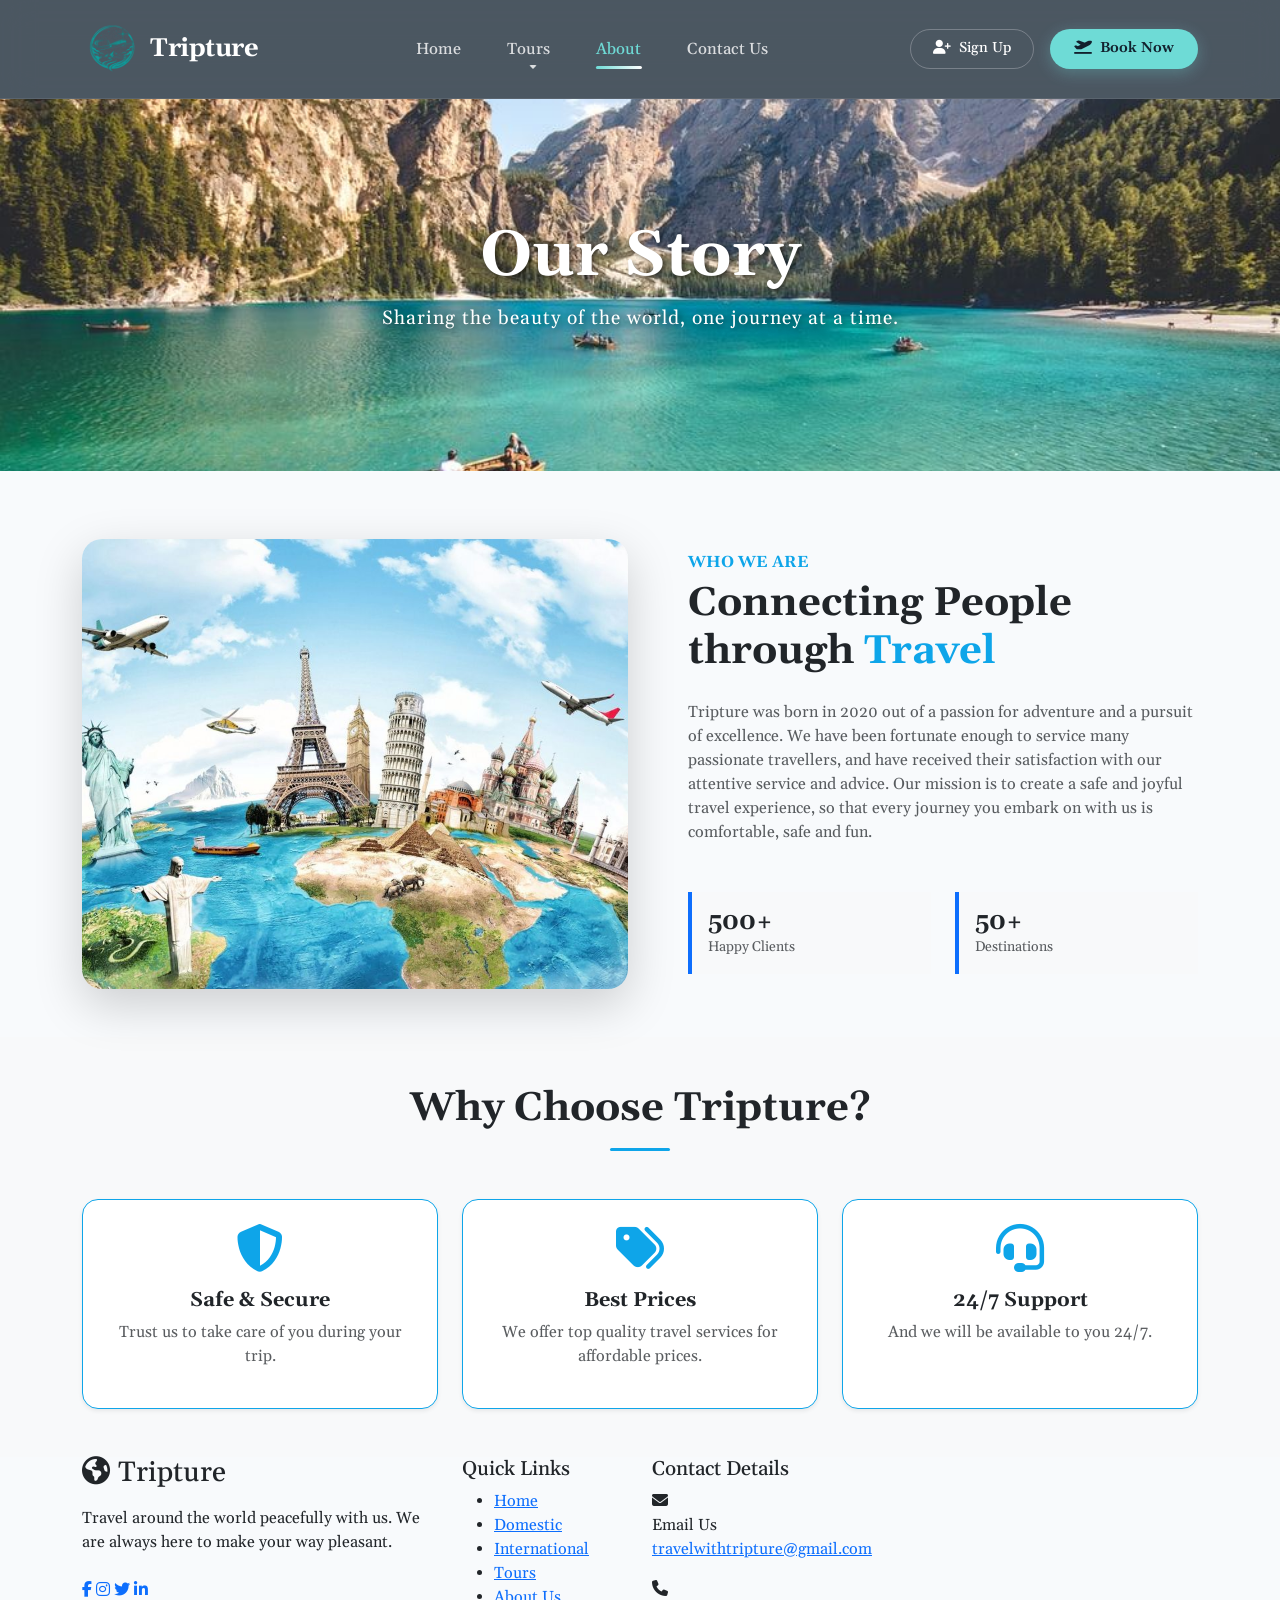
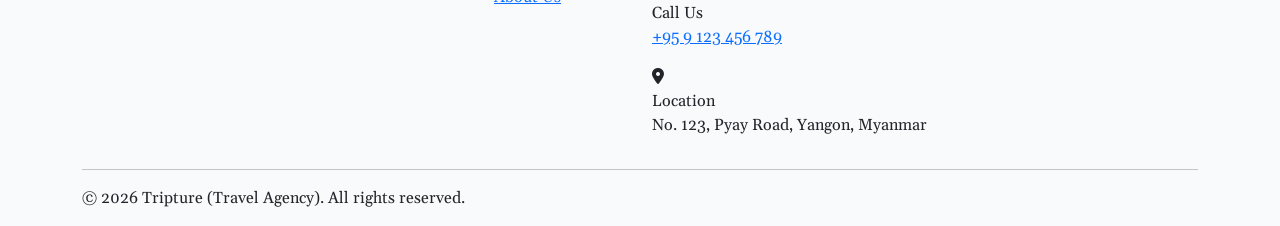
==== commit 841b23c0: "Update domestic page" ====
--- a/about.html
+++ b/about.html
@@ -5,6 +5,8 @@
     <meta charset="UTF-8">
     <meta name="viewport" content="width=device-width, initial-scale=1.0">
     <title>About Us | Tripture</title>
+
+    <link rel="icon" type="image/png" sizes="32x32" href="https://tripture.vercel.app/assets/favicon.png">
 
     <!-- Google Fonts -->
     <link href="https://fonts.googleapis.com/css2?family=Poppins:wght@300;400;600&display=swap" rel="stylesheet">
@@ -110,7 +112,7 @@
         <div class="container">
             <!-- Brand / Logo -->
             <a class="navbar-brand d-flex align-items-center" href="/index.html">
-                <img src="/assets/logo.png" alt="Logo" class="me-2" style="width: 60px; height: 60px;" />
+                <img src="/assets/favicon.png" alt="Logo" class="me-2" style="width: 60px; height: 60px;" />
                 <span class="brand-text">Tripture</span>
             </a>
 
--- a/style.css
+++ b/style.css
@@ -1,5 +1,3 @@
-@import url("https://fonts.googleapis.com/css2?family=Damion&display=swap");
-@import url("https://fonts.googleapis.com/css2?family=Eagle+Lake&display=swap");
 @import url("https://fonts.googleapis.com/css2?family=Gelasio:ital,wght@0,400..700;1,400..700&display=swap");
 
 :root {
@@ -178,62 +176,8 @@
   object-fit: cover;
 }
 
-#card1 {
-  width: 250px;
-  height: 350px;
-  top: 50px;
-  left: 20px;
-  z-index: 3;
-}
-
-#card2 {
-  width: 220px;
-  height: 270px;
-  top: -50px;
-  left: 250px;
-  z-index: 2;
-}
-
-#card3 {
-  width: 200px;
-  height: 300px;
-  top: 200px;
-  left: 400px;
-  z-index: 1;
-}
-
-/* ================= GLOWING LINES ================= */
-
-.glowing-line {
-  position: absolute;
-  width: 180px;
-  height: 2px;
-  background: linear-gradient(90deg, transparent, #00cccc, transparent);
-  box-shadow: 0 0 15px #00cccc;
-  z-index: 0;
-  opacity: 0.5;
-}
-
-#line1,
-#line2,
-#line3 {
-  transform: rotate(40deg);
-}
-
-#line1 {
-  top: -40px;
-  left: -430px;
-}
-
-#line2 {
-  top: 300px;
-  left: -150px;
-}
-
-#line3 {
-  top: 200px;
-  left: -680px;
-}
+
+
 
 /* ================= SHAPE DIVIDER ================= */
 
@@ -257,17 +201,138 @@
   fill: var(--white);
 }
 
+/* ================= international section  =================*/
+
+/* Section Styling */
+.international-section {
+    min-height: 100vh;
+    background: radial-gradient(circle, #ffffff 0%, #f6f6f6 100%);
+    padding: 2rem 0;
+}
+
+/* 3D Carousel Container */
+.carousel-container {
+    width: 100%;
+    height: 55vh;
+    perspective: 1200px; /* Enable 3D Space */
+    position: relative;
+}
+
+/* Individual Destination Card */
+.destination-card {
+    position: absolute;
+    width: 14vw;
+    height: 40vh;
+    border-radius: 0.5rem;
+    overflow: hidden;
+    transition: transform 0.5s ease, 
+                opacity 0.5s ease, 
+                filter 0.5s ease;
+    cursor: pointer;
+    box-shadow: 0 1.5rem 3rem rgba(0, 0, 0, 0.15);
+    transform-style: preserve-3d;
+}
+
+.destination-card img {
+    width: 100%;
+    height: 100%;
+    object-fit: cover;
+    pointer-events: none;
+}
+
+/* Overlay for unselected cards */
+.destination-card::after {
+    content: '';
+    position: absolute;
+    top: 0;
+    left: 0;
+    width: 100%;
+    height: 100%;
+    background: rgba(255, 255, 255, 0.4);
+    transition: background 0.5s;
+}
+
+.destination-card.active::after {
+    background: rgba(255, 255, 255, 0);
+}
+
+/* Dynamic Text Content */
+.text-content {
+    min-height: 15vh;
+    z-index: 10;
+}
+
+.main-title {
+  color:#1a1d24;
+    font-size: 2.5rem;
+    font-weight: 800;
+    letter-spacing: 0.3rem;
+    text-transform: uppercase;
+}
+
+.divider {
+    width: 3.5rem;
+    height: 0.15rem;
+    background-color: #1a1d24;
+}
+
+.sub-title {
+    color:#1a1d24;
+    font-size: 1.25rem;
+    letter-spacing: 0.2rem;
+    font-weight: 400;
+}
+.description{
+  color:#555555;
+}
+
+/* Bottom Navigation Buttons */
+.inter-btn {
+    background: transparent;
+    border: 1px solid rgba(0, 0, 0, 0.2);
+    color:var(--tripture-navy);
+    width: 3rem;
+    height: 3rem;
+    border-radius: 50%;
+    font-size: 1.2rem;
+    transition: all 0.3s ease;
+}
+
+.inter-btn:hover {
+    background-color: var(--tripture-navy);
+    color: var(--cream);
+    border-color: var(--tripture-navy);
+}
+
+/* --- Mobile and Tablet Optimization --- */
+@media (max-width: 768px) {
+    .destination-card {
+    
+      width: 40vw;
+      height: 40vh;
+      .main-title {
+          font-size: 1.8rem;
+      }
+    }
+    
+    .sub-title {
+        font-size: 1rem;
+    }
+}
+
+
+
 /* ================= PATHWAYS SECTION ================= */
 
 .pathways-section {
   padding: 40px 0 60px;
   position: relative;
-  background-color: var(--white);
+  background-color: var(--cream);
 }
 
 .section-title,
 .showcase-section-title {
-  font-family: "Eagle Lake";
+  font-family: "Poppin";
 }
 
 .section-title {
@@ -360,7 +425,7 @@
 .showcase-section-title {
   color: var(--cream);
   font-weight: 700;
-  font-size: 4rem;
+  font-size: 3rem;
 }
 
 .main-tour-view,
@@ -515,6 +580,7 @@
   line-height: 1.7;
   opacity: 0.8;
 }
+
 
 /* ================= FOOTER ================= */
 
@@ -816,6 +882,10 @@
   box-sizing: border-box;
 }
 
+html,
+body {
+  overflow-x: hidden;
+}
 body {
   margin: 0;
   padding: 0;
@@ -886,7 +956,7 @@
 /*  FLUID TYPOGRAPHY  */
 .hero-title {
   font-family: "Playfair Display", serif; /* Elegant Travel Editorial Font */
-  font-size: clamp(2.5rem, 5vw, 4.5rem);
+  font-size: clamp(1.8rem, 3.5vw, 2.5rem);
   font-weight: 800;
   line-height: 1.15;
   margin-bottom: 1.5rem;
@@ -901,6 +971,7 @@
   -webkit-text-fill-color: transparent;
   font-style: italic;
   font-weight: 600;
+  font-size: clamp(2.5rem, 5vw, 4.5rem);
 }
 
 .hero-description {
--- a/navbar.css
+++ b/navbar.css
@@ -4,6 +4,7 @@
   --secondary: #6edbd6;
   --white: #e8fffa;
   --cream: #ece7dc;
+  --tripture-navy: #001f3f;
   --glass: rgba(11, 114, 133, 0.15);
 }
 
@@ -34,6 +35,10 @@
   color: #ffffff !important;
   letter-spacing: -0.5px;
   transition: transform 0.3s ease;
+}
+
+.navbar-brand .favilogo-img{
+    filter:brightness(1.5)  drop-shadow(0 0 15px rgba(225, 225, 199, 0.6));
 }
 .navbar-brand:hover {
   transform: scale(1.02);
@@ -265,3 +270,10 @@
     font-size: 1rem;
   }
 }
+
+
+/* footer */
+
+.bg-dark-blue {
+  background-color: var(--tripture-navy) !important;
+}
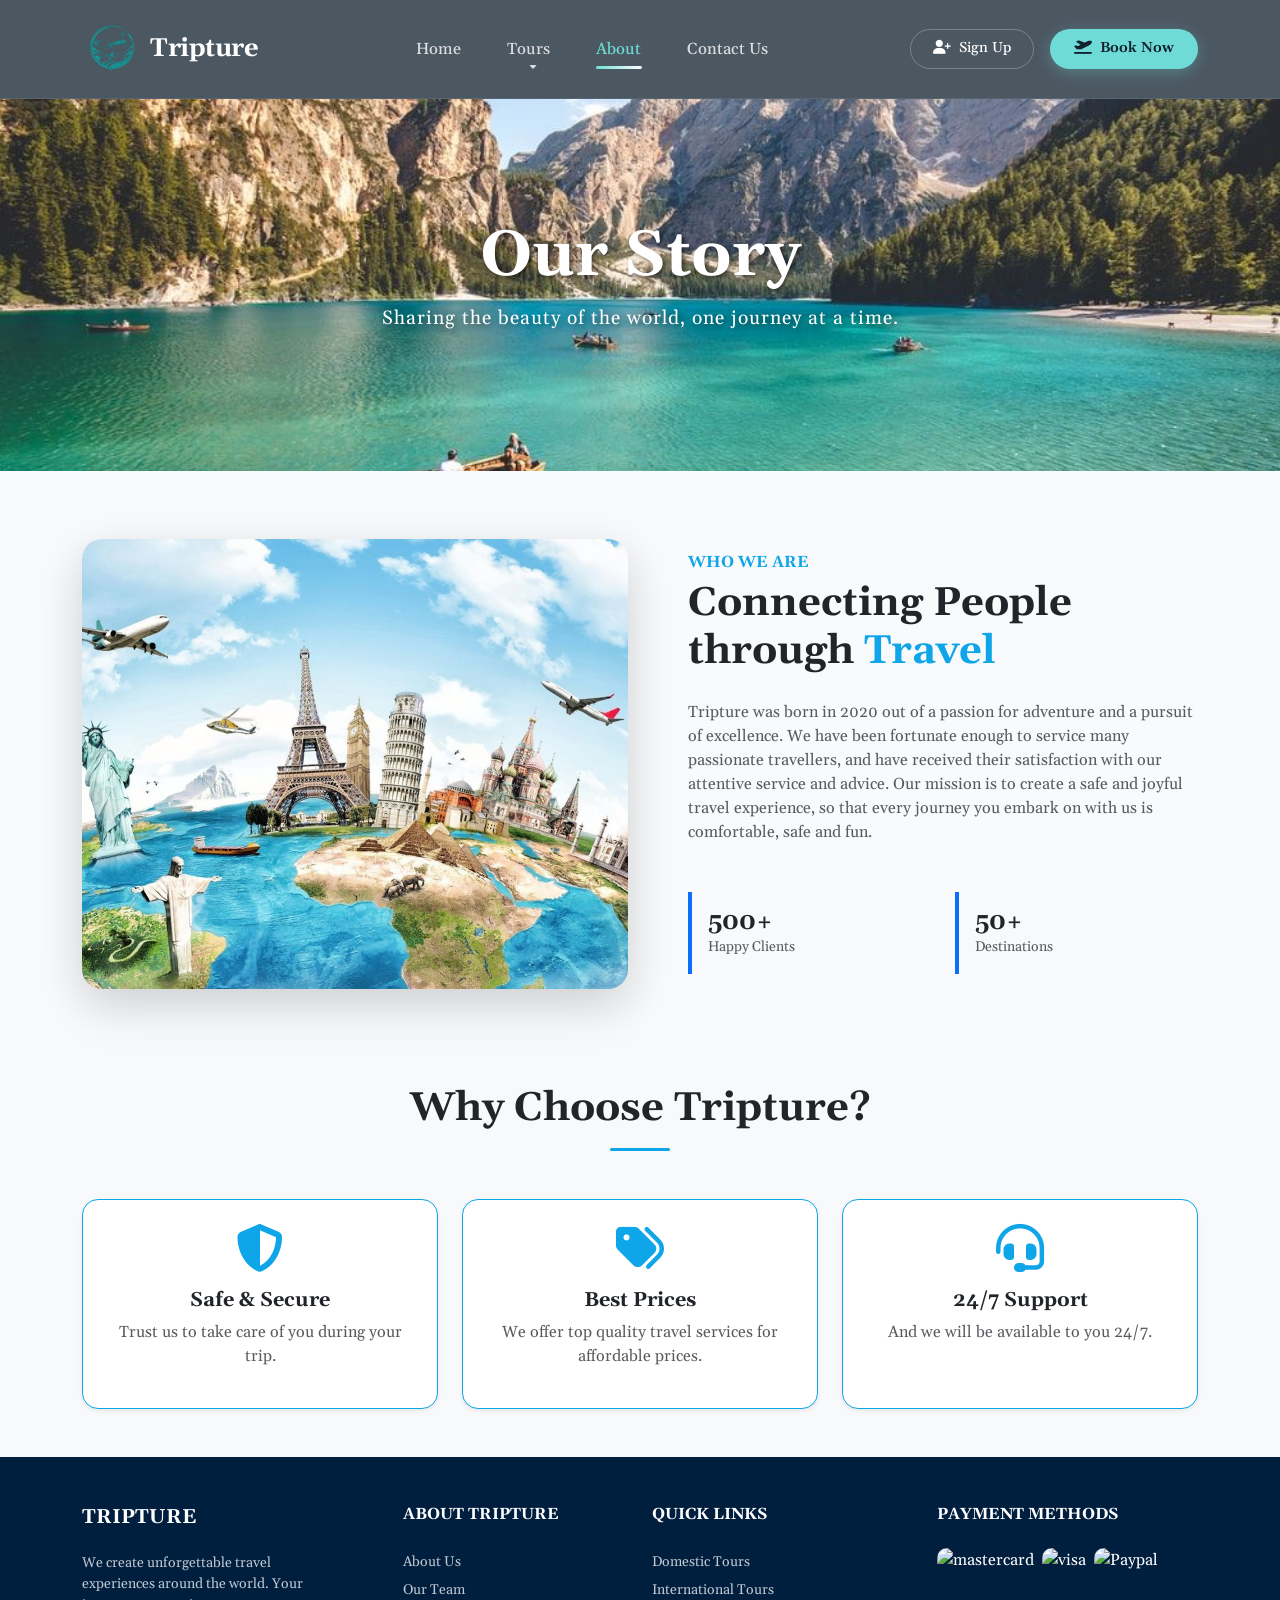
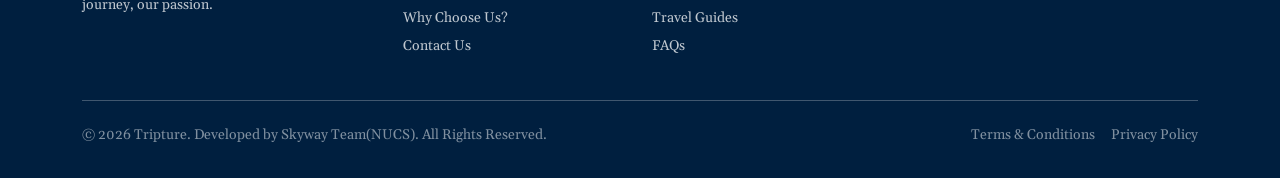
==== commit e9da8374: "Add footer in about pg" ====
--- a/about.html
+++ b/about.html
@@ -242,69 +242,67 @@
         </div>
     </section>
 
-    <!-- Start Footer -->
-    <footer id="contact" class="footer-section">
+    <footer class="bg-dark-blue text-white pt-5 pb-3">
         <div class="container">
             <div class="row gy-4">
-                <div class="col-lg-4 col-md-6">
-                    <div class="footer-info">
-                        <h3 class="footer-logo"><i class="fa-solid fa-earth-americas me-2"></i>Tripture</h3>
-                        <p class="mt-3">Travel around the world peacefully with us. We are always here to make your way
-                            pleasant.</p>
-                        <div class="social-links mt-4">
-                            <a href="#"><i class="fab fa-facebook-f"></i></a>
-                            <a href="#"><i class="fab fa-instagram"></i></a>
-                            <a href="#"><i class="fab fa-twitter"></i></a>
-                            <a href="#"><i class="fab fa-linkedin-in"></i></a>
-                        </div>
-                    </div>
-                </div>
-
-                <div class="col-lg-2 col-md-6">
-                    <h5 class="footer-heading">Quick Links</h5>
-                    <ul class="footer-links">
-                        <li><a href="./index.html">Home</a></li>
-                        <li><a href="./domestic.html">Domestic</a></li>
-                        <li><a href="./international.html">International</a></li>
-                        <li><a href="#">Tours</a></li>
-                        <li><a href="./about.html" target="_blank">About Us</a></li>
+                <div class="col-lg-3">
+                    <h5 class="fw-bold text-uppercase mb-4">Tripture</h5>
+                    <p class="small opacity-75">We create unforgettable travel experiences around the world. Your
+                        journey, our passion.</p>
+                    <div class="d-flex gap-3 fs-5 mt-3">
+                        <i class="bi bi-facebook"></i> <i class="bi bi-instagram"></i> <i class="bi bi-twitter-x"></i>
+                        <i class="bi bi-youtube"></i>
+                    </div>
+                </div>
+                <div class="col-md-3 col-6 ps-lg-5">
+                    <h6 class="fw-bold mb-4">ABOUT TRIPTURE</h6>
+                    <ul class="list-unstyled small opacity-75 lh-lg">
+                        <li><a href="./about.html" style="text-decoration: none; color:inherit">About Us</a></li>
+                        <li><a href="./about.html#our-team" style="text-decoration: none; color:inherit">Our Team
+                        </li>
+                        <li>Why Choose Us?</li>
+                        <li><a href="mailto:skywayteam@gmail.com" style="text-decoration: none; color:inherit">Contact
+                                Us</a></li>
                     </ul>
                 </div>
-
-                <div class="col-lg-4 col-md-12">
-                    <h5 class="footer-heading">Contact Details</h5>
-                    <div class="contact-item">
-                        <div class="icon-box"><i class="fa-solid fa-envelope"></i></div>
-                        <div class="text-box">
-                            <span>Email Us</span>
-                            <p><a href="mailto:travelwithtripture@gmail.com">travelwithtripture@gmail.com</a></p>
-                        </div>
-                    </div>
-                    <div class="contact-item">
-                        <div class="icon-box"><i class="fa-solid fa-phone"></i></div>
-                        <div class="text-box">
-                            <span>Call Us</span>
-                            <p><a href="tel:+959123456789">+95 9 123 456 789</a></p>
-                        </div>
-                    </div>
-                    <div class="contact-item">
-                        <div class="icon-box"><i class="fa-solid fa-location-dot"></i></div>
-                        <div class="text-box">
-                            <span>Location</span>
-                            <p>No. 123, Pyay Road, Yangon, Myanmar</p>
-                        </div>
-                    </div>
-                </div>
-            </div>
-
-            <hr class="footer-divider">
-
-            <div class="footer-bottom">
-                <p>&copy; <span id="year"></span> Tripture (Travel Agency). All rights reserved.</p>
+                <div class="col-md-3 col-6">
+                    <h6 class="fw-bold mb-4">QUICK LINKS</h6>
+                    <ul class="list-unstyled small opacity-75 lh-lg">
+                        <li><a href="./domestic.html" style="text-decoration: none; color:inherit">Domestic Tours</a>
+                        </li>
+                        <li><a href="./international.html" style="text-decoration: none; color:inherit">International
+                                Tours</a></li>
+                        <li>Travel Guides</li>
+                        <li>FAQs</li>
+                    </ul>
+                </div>
+                <div class="col-md-3">
+                    <h6 class="fw-bold mb-4">PAYMENT METHODS</h6>
+                    <div class="d-flex flex-wrap gap-2 payment-icon">
+                        <img src="https://encrypted-tbn0.gstatic.com/images?q=tbn:ANd9GcRHFYudsqWg9jjosSQLLIVrmywslPWvlXck-w&s"
+                            alt="mastercard">
+                        <img src="https://encrypted-tbn0.gstatic.com/images?q=tbn:ANd9GcR307JOO-6NJ84smCbefUN4RGVKRDVrh0Dilg&s"
+                            alt="visa">
+                        <img src="https://encrypted-tbn0.gstatic.com/images?q=tbn:ANd9GcQ-ns1YY_la2zpWjImynS670i2Tktv9zPw4rQ&s"
+                            alt="Paypal">
+
+
+                    </div>
+                </div>
+            </div>
+            <hr class="my-4 opacity-25">
+            <div class="d-flex flex-wrap justify-content-between small opacity-50">
+                <p>&copy; <span id="year"></span> Tripture. Developed by Skyway Team(NUCS). All Rights Reserved.</p>
+                <div class="d-flex gap-3"><span>Terms & Conditions</span> <span>Privacy Policy</span></div>
             </div>
         </div>
     </footer>
     <!-- End Footer  -->
+
+    <!-- copyright footer year -->
+    <script>
+        document.getElementById("year").textContent = new Date().getFullYear();
+    </script>
 
     <!-- Bootstrap JS Bundle -->
     <script src="https://cdn.jsdelivr.net/npm/bootstrap@5.3.0/dist/js/bootstrap.bundle.min.js"></script>
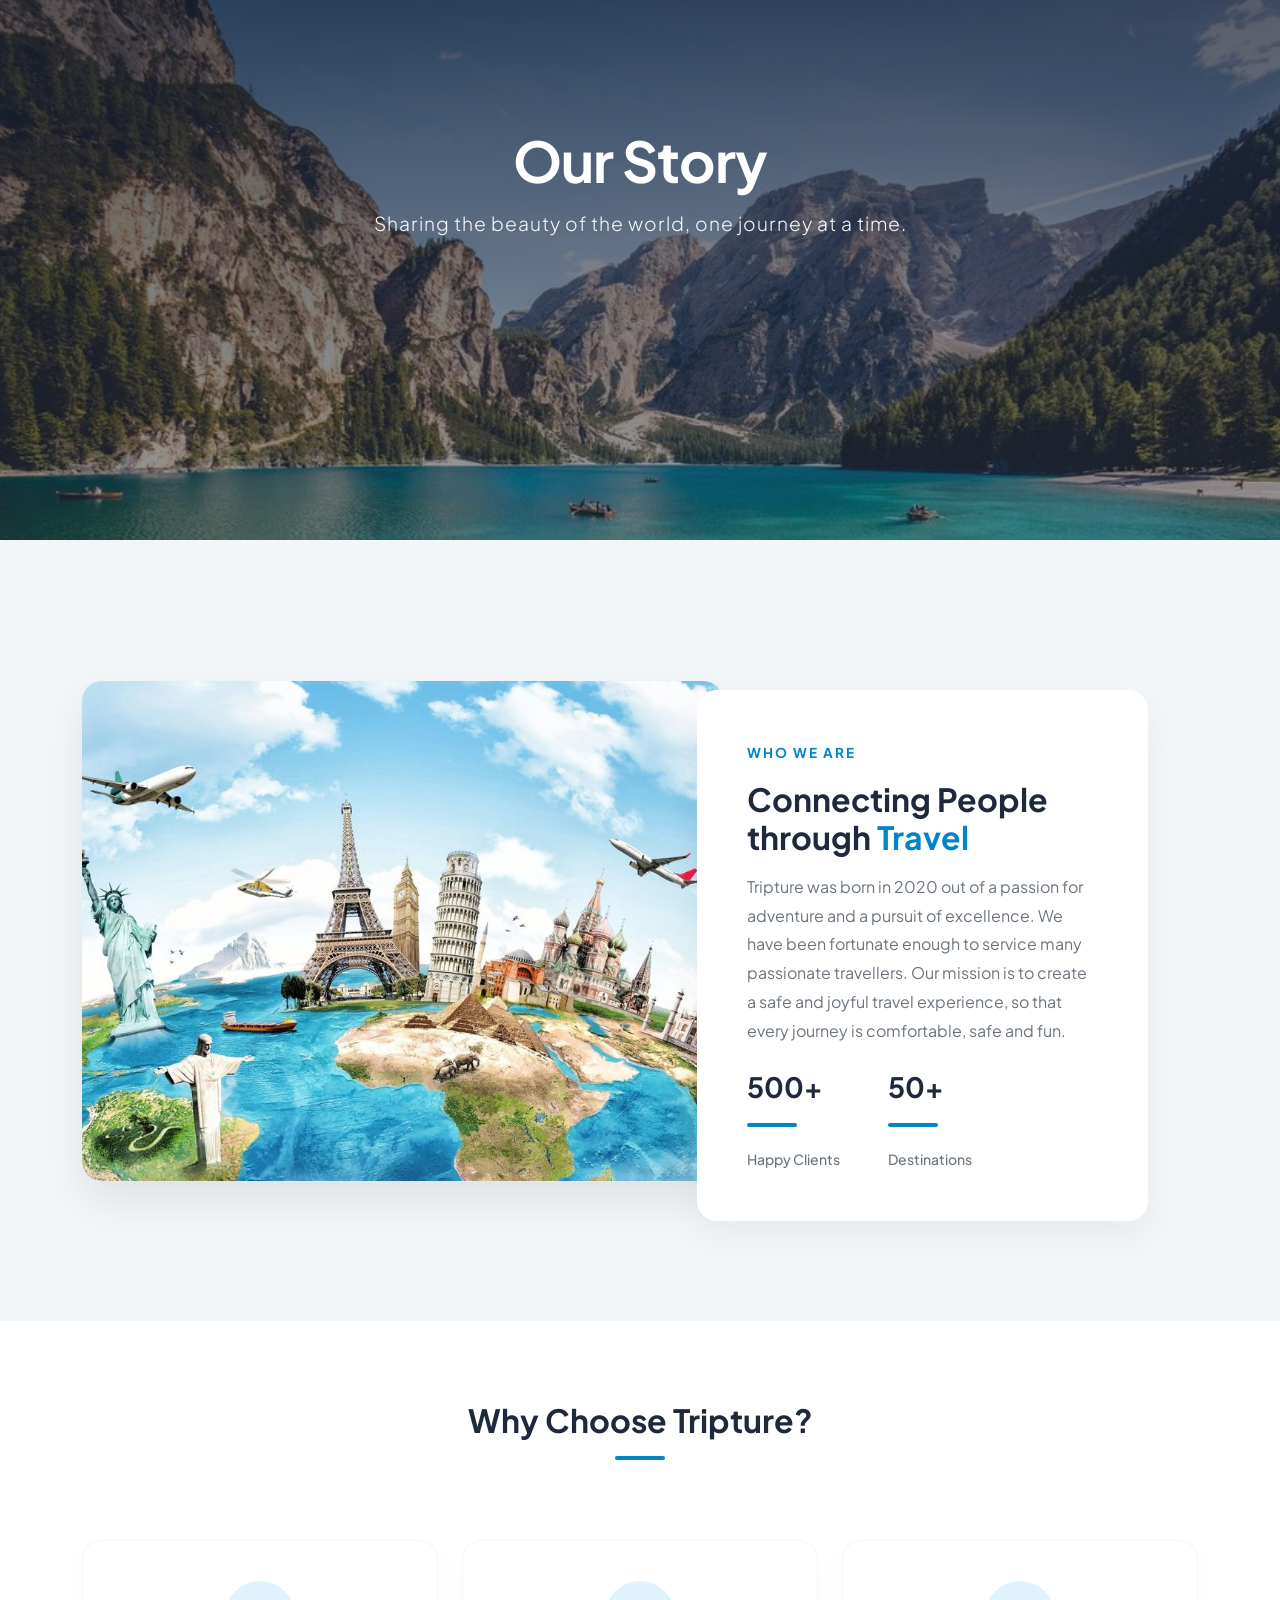
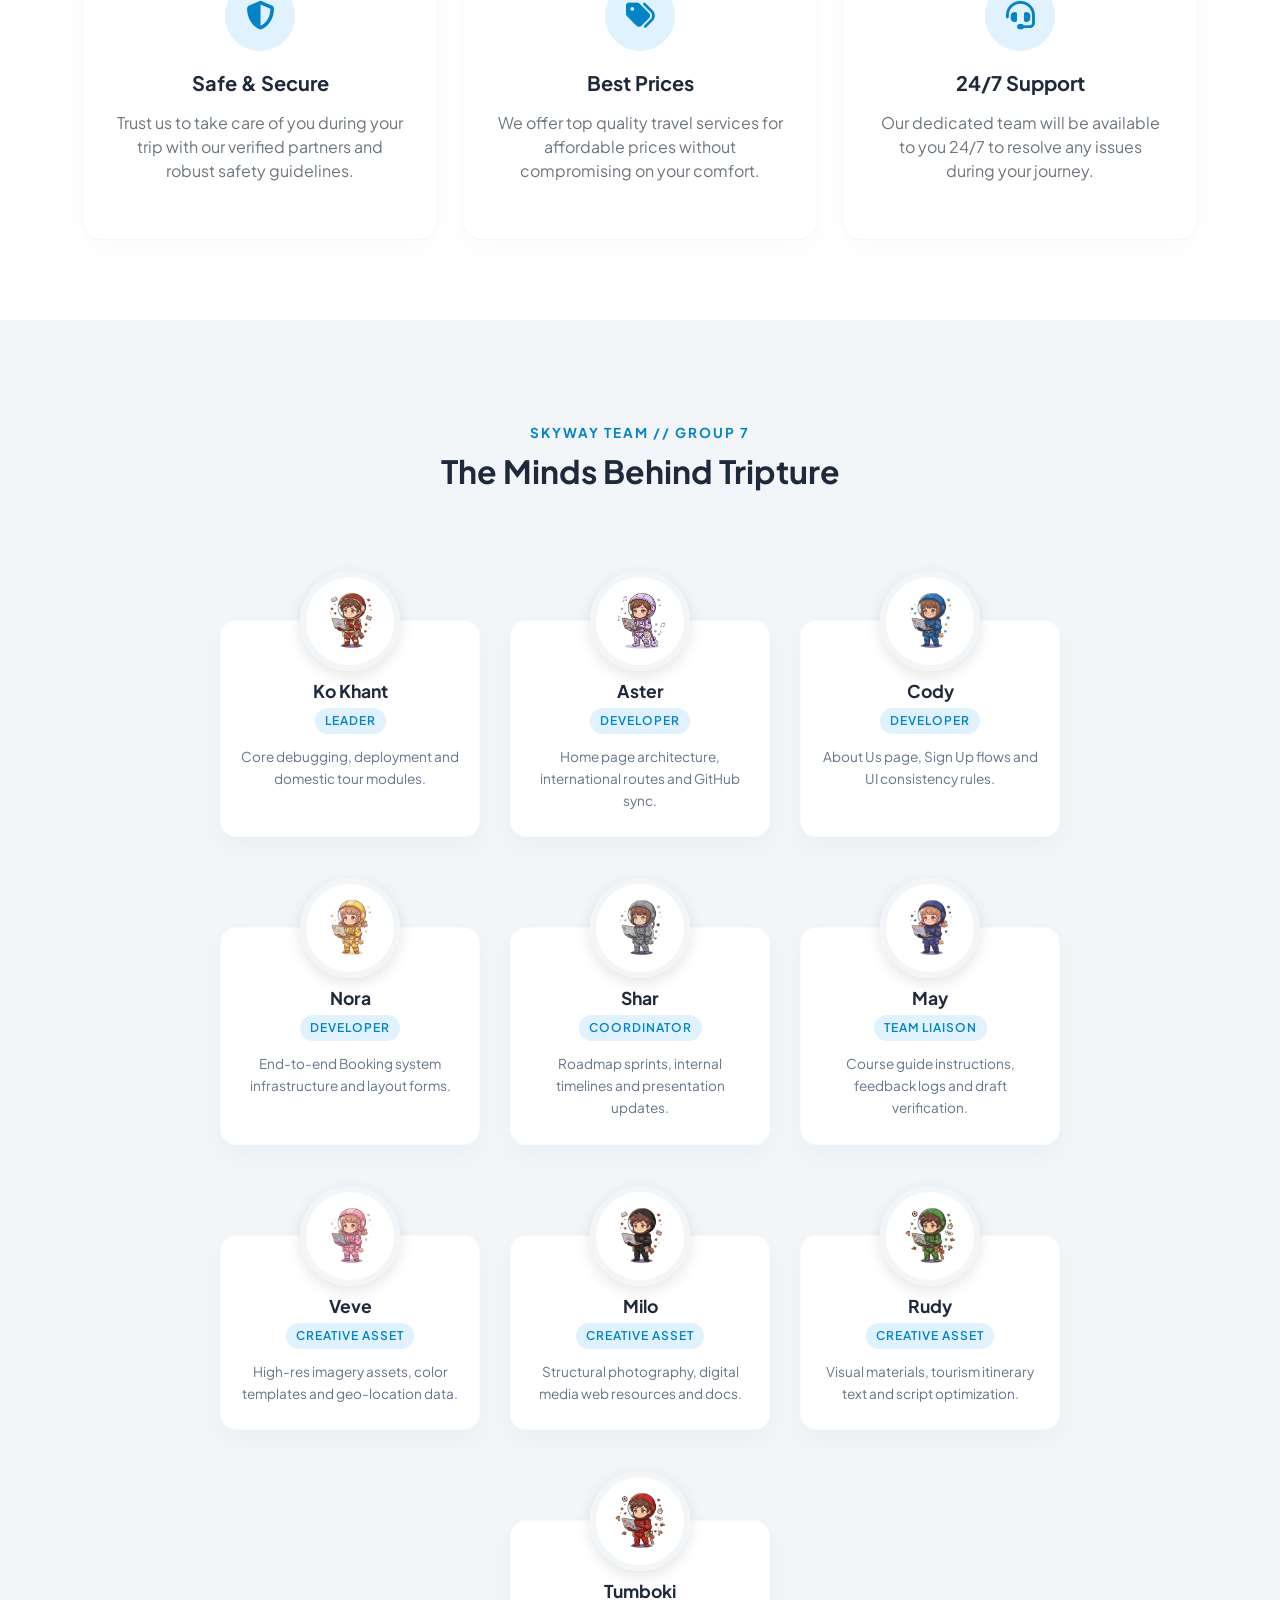
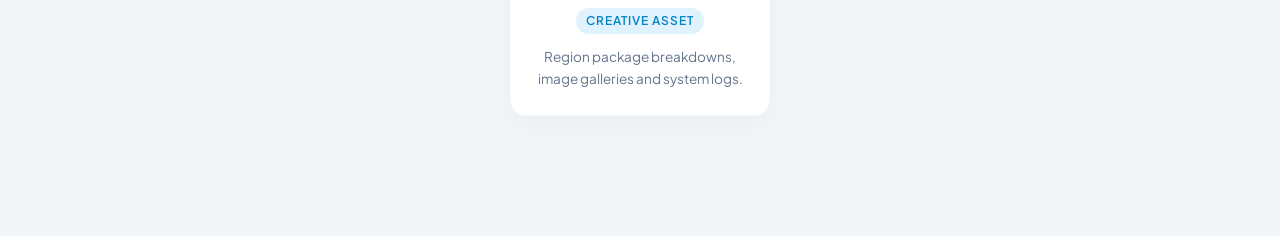
==== commit dd98ef3d: "about" ====
--- a/about.html
+++ b/about.html
@@ -6,201 +6,289 @@
     <meta name="viewport" content="width=device-width, initial-scale=1.0">
     <title>About Us | Tripture</title>
 
-    <link rel="icon" type="image/png" sizes="32x32" href="https://tripture.vercel.app/assets/favicon.png">
-
-    <!-- Google Fonts -->
-    <link href="https://fonts.googleapis.com/css2?family=Poppins:wght@300;400;600&display=swap" rel="stylesheet">
-
-    <!-- Font Awesome (Icons အတွက်) -->
+    <link href="https://fonts.googleapis.com/css2?family=Plus+Jakarta+Sans:wght@300;400;500;600;700&display=swap" rel="stylesheet">
+
     <link rel="stylesheet" href="https://cdnjs.cloudflare.com/ajax/libs/font-awesome/6.4.0/css/all.min.css">
 
-    <!-- Bootstrap CSS (Layout အတွက်) -->
     <link href="https://cdn.jsdelivr.net/npm/bootstrap@5.3.0/dist/css/bootstrap.min.css" rel="stylesheet">
-
-    <!-- linking main style.css  -->
+    
     <link rel="stylesheet" href="./style.css">
 
-    <link rel="stylesheet" href="navbar.css">
-
-    <link rel="stylesheet" href="./assets/libs/fontawesomepro/css/all.min.css" type="text/css" />
-
     <style>
-        /* Page Fade-in Animation */
-        section {
-            animation: fadeInPage 1.5s ease-in-out;
-        }
-
-        @keyframes fadeInPage {
-            from {
-                opacity: 0.5;
-                transform: translateY(10px);
-            }
-
-            to {
-                opacity: 1;
-                transform: translateY(0);
-            }
-        }
-
-        /* About Page Hero Section */
-        .about-hero {
-            background: linear-gradient(rgba(0, 0, 0, 0.6), rgba(0, 0, 0, 0.6));
-            background-image: url(./assets/1.jpg);
-            background-size: cover;
-            background-position: center;
-            background-attachment: scroll;
-            padding: 120px 0;
-            margin-bottom: 20px;
-        }
-
-        .about-hero h1 {
-            text-shadow: 2px 2px 4px rgba(0, 0, 0, 0.5);
-        }
-
-        /* Feature Cards Styling */
-        .feature-card {
-            transition: all 0.3s ease;
-            border: 1px solid rgba(0, 0, 0, 0.05);
-            height: 100%;
-            border-color: #0ea5e9;
-            border-radius: 15%;
-            box-shadow: inset 0 2px 4px rgba(0, 0, 0, 0.06);
-
-        }
-
-        .feature-card:hover {
-            transform: translateY(-10px);
-            border-color: #0ea5e9;
-            box-shadow: 0 15px 30px rgba(0, 0, 0, 0.1) !important;
-        }
-
-        .mission-section img {
-            width: 100%;
-            height: 450px;
-            object-fit: cover;
-            border-radius: 20px;
-        }
-
-        .text-primary {
-            color: #0ea5e9 !important;
-        }
-
-        .heading-line {
-            width: 60px;
-            height: 3px;
-            background-color: #0ea5e9;
-            margin-top: 15px;
-            border-radius: 5px;
-        }
-
-        .lead {
+        /* Global Variables & Theme */
+        :root {
+            --bg-color: #f3f6f9; 
+            --surface-color: #ffffff;
+            --text-primary: #1e293b;
+            --text-secondary: #64748b;
+            --accent-color: #0284c7;
+            --accent-light: #e0f2fe;
+
+        }
+
+        body {
+            font-family: 'Plus Jakarta Sans', sans-serif;
+            background-color: var(--bg-color);
+            color: var(--text-primary);
+            overflow-x: hidden;
+            animation: fadeIn 1s ease-in-out;
+        }
+
+        @keyframes fadeIn {
+            from { opacity: 0; transform: translateY(15px); }
+            to { opacity: 1; transform: translateY(0); }
+        }
+
+        /* Hero Section (Minimalist & Deep) */
+        .hero-section {
+            background: linear-gradient(to bottom, rgba(15, 23, 42, 0.7), rgba(15, 23, 42, 0.4)), url('./assets/1.jpg') center/cover fixed;
+            height: 60vh;
+            min-height: 400px;
+            display: flex;
+            align-items: center;
+            justify-content: center;
+            text-align: center;
+            position: relative;
+        }
+
+        .hero-content h1 {
+            font-size: 3.5rem;
+            font-weight: 700;
+            color: #ffffff;
+            letter-spacing: -1px;
+            margin-bottom: 15px;
+        }
+
+        .hero-content p {
+            color: #f8fafc;
             font-size: 1.2rem;
             font-weight: 300;
             letter-spacing: 1px;
+        }
+
+        /*  Mission Section (Overlapping Premium Layout) */
+        .mission-section {
+            padding: 100px 0;
+            position: relative;
+        }
+
+        .mission-image-box {
+            position: relative;
+            border-radius: 20px;
+            overflow: hidden;
+            box-shadow: 0 20px 40px rgba(0,0,0,0.08);
+        }
+
+        .mission-image-box img {
+            width: 100%;
+            height: 500px;
+            object-fit: cover;
+            transition: transform 0.7s ease;
+        }
+
+        .mission-image-box:hover img {
+            transform: scale(1.05);
+        }
+
+        .mission-text-card {
+            background: var(--surface-color);
+            padding: 50px;
+            border-radius: 20px;
+            box-shadow: 0 15px 35px rgba(0,0,0,0.05);
+            position: relative;
+            left: -50px; /* Overlapping effect */
+            z-index: 2;
+            margin-top: 50px;
+        }
+
+        @media (max-width: 991px) {
+            .mission-text-card {
+                left: 0;
+                margin-top: -50px;
+            }
+        }
+
+        .subtitle {
+            color: var(--accent-color);
+            font-size: 0.85rem;
+            font-weight: 700;
+            text-transform: uppercase;
+            letter-spacing: 2px;
+        }
+
+        .stats-divider {
+            height: 4px;
+            width: 50px;
+            background: var(--accent-color);
+            border-radius: 2px;
+            margin: 20px 0;
+        }
+
+        /* Features Section (Clean & Soft) */
+        .features-section {
+            padding: 80px 0;
+        }
+
+        .feature-box {
+            background: var(--surface-color);
+            border-radius: 20px;
+            padding: 40px 30px;
+            text-align: center;
+            height: 100%;
+            box-shadow: 0 10px 30px rgba(0,0,0,0.02);
+            border: 1px solid rgba(0,0,0,0.03);
+            transition: all 0.4s ease;
+        }
+
+        .feature-box:hover {
+            transform: translateY(-10px);
+            box-shadow: 0 20px 40px rgba(2, 132, 199, 0.08);
+            border-color: var(--accent-light);
+        }
+
+        .icon-wrapper {
+            width: 70px;
+            height: 70px;
+            background: var(--accent-light);
+            color: var(--accent-color);
+            border-radius: 50%;
+            display: flex;
+            align-items: center;
+            justify-content: center;
+            font-size: 1.8rem;
+            margin: 0 auto 20px auto;
+            transition: all 0.4s ease;
+        }
+
+        .feature-box:hover .icon-wrapper {
+            background: var(--accent-color);
+            color: #ffffff;
+            transform: rotateY(180deg);
+        }
+
+        /* Team Section (Centered, Floating Profiles) */
+        .team-section {
+            padding: 100px 0 120px 0;
+        }
+
+        .section-header {
+            text-align: center;
+            margin-bottom: 80px;
+        }
+
+        /* Centered Flexbox layout for neatness */
+        .team-grid {
+            display: flex;
+            flex-wrap: wrap;
+            justify-content: center;
+            gap: 40px 30px;
+            max-width: 1200px;
+            margin: 0 auto;
+        }
+
+        .team-card {
+            background: var(--surface-color);
+            width: 260px;
+            border-radius: 16px;
+            padding: 60px 20px 25px 20px;
+            text-align: center;
+            position: relative;
+            margin-top: 50px; /* Space for the floating image */
+            box-shadow: 0 10px 25px rgba(0,0,0,0.03);
+            border: 1px solid rgba(0,0,0,0.02);
+            transition: all 0.3s ease;
+        }
+
+        .team-card:hover {
+            transform: translateY(-8px);
+            box-shadow: 0 20px 40px rgba(0, 0, 0, 0.4);
+        }
+
+        .team-card-img {
+            position: absolute;
+            top: -50px; /* Pushing image out of the box */
+            left: 50%;
+            transform: translateX(-50%);
+            width: 100px;
+            height: 100px;
+            border-radius: 50%;
+            object-fit: cover;
+            border: 6px solid var(--bg-color); /* Matches page background to look cut out */
+            box-shadow: 0 5px 15px rgba(0,0,0,0.1);
+            transition: all 0.4s ease;
+        }
+
+        .team-card:hover .team-card-img {
+            border-color: var(--text-secondary);
+            transform: translateX(-50%) scale(1.1);
+        }
+
+        .team-info h4 {
+            font-size: 1.1rem;
+            font-weight: 700;
+            color: var(--text-primary);
+            margin-bottom: 5px;
+        }
+
+        .team-role {
+            font-size: 0.75rem;
+            font-weight: 600;
+            color: var(--accent-color);
+            background: var(--accent-light);
+            padding: 4px 10px;
+            border-radius: 20px;
+            display: inline-block;
+            text-transform: uppercase;
+            letter-spacing: 1px;
+            margin-bottom: 12px;
+        }
+
+        .team-desc {
+            font-size: 0.85rem;
+            color: var(--text-secondary);
             line-height: 1.6;
-            font-style: initial;
-            color: #ffffff;
-            text-shadow: 2px 2px 8px rgba(0, 0, 0, 0.7);
-        }
+            margin: 0;
+        }
+
     </style>
 </head>
 
 <body>
-
-
-    <nav class="navbar navbar-expand-lg sticky-top glass-nav">
-        <div class="container">
-            <!-- Brand / Logo -->
-            <a class="navbar-brand d-flex align-items-center" href="/index.html">
-                <img src="/assets/favicon.png" alt="Logo" class="me-2" style="width: 60px; height: 60px;" />
-                <span class="brand-text">Tripture</span>
-            </a>
-
-            <!-- Custom Hamburger Toggler for Mobile -->
-            <button class="navbar-toggler custom-toggler collapsed" type="button" data-bs-toggle="collapse"
-                data-bs-target="#navbarNav" aria-controls="navbarNav" aria-expanded="false"
-                aria-label="Toggle navigation">
-                <span class="toggler-bar bar-top"></span>
-                <span class="toggler-bar bar-middle"></span>
-                <span class="toggler-bar bar-bottom"></span>
-            </button>
-
-            <!-- Navbar Menu Links -->
-            <div class="collapse navbar-collapse" id="navbarNav">
-                <ul class="navbar-nav mx-auto align-items-center">
-                    <li class="nav-item">
-                        <a class="nav-link " href="/index.html">Home</a>
-                    </li>
-                    <li class="nav-item dropdown">
-                        <a class="nav-link dropdown-toggle" href="#" role="button" data-bs-toggle="dropdown"
-                            aria-expanded="false">
-                            Tours
-                        </a>
-                        <ul class="dropdown-menu custom-dropdown">
-                            <li><a class="dropdown-item" href="./domestic.html"><i
-                                        class="fa-solid fa-map-location-dot me-2"></i>Domestic</a></li>
-                            <li><a class="dropdown-item" href="/international.html"><i
-                                        class="fa-solid fa-globe me-2"></i>International</a></li>
-                        </ul>
-                    </li>
-                    <li class="nav-item">
-                        <a class="nav-link active" href="#">About</a>
-                    </li>
-                    <li class="nav-item">
-                        <a class="nav-link" href="#">Contact Us</a>
-                    </li>
-                </ul>
-
-                <!-- Auth & Call To Action Buttons -->
-                <div class="nav-buttons d-flex flex-column flex-lg-row align-items-center gap-3">
-                    <a href="./signup.html" class="btn btn-login">
-                        <i class="fa-solid fa-user-plus me-2"></i>Sign Up
-                    </a>
-                    <a href="./booking.html" class="btn btn-book">
-                        <i class="fa-solid fa-plane-departure me-2"></i>Book Now
-                    </a>
-                </div>
-            </div>
+    
+    <header class="hero-section">
+        <div class="hero-content">
+            <h1>Our Story</h1>
+            <p>Sharing the beauty of the world, one journey at a time.</p>
         </div>
-    </nav>
-
-
-    <!-- Hero Section -->
-    <section class="about-hero text-center text-white">
-        <div class="container">
-            <h1 class="display-3 fw-bold">Our Story</h1>
-            <p class="lead">Sharing the beauty of the world, one journey at a time.</p>
-        </div>
-    </section>
-
-    <!-- Mission Section -->
-    <section class="mission-section py-5">
+    </header>
+
+    <section class="mission-section">
         <div class="container">
             <div class="row align-items-center">
-                <div class="col-lg-6 mb-4 mb-lg-0">
-                    <img src="./assets/2.jpg" alt="Adventure" class="img-fluid shadow-lg">
-                </div>
-                <div class="col-lg-6 ps-lg-5">
-                    <h6 class="text-primary fw-bold text-uppercase">Who We Are</h6>
-                    <h2 class="fw-bold mb-4 display-6">Connecting People through <span
-                            class="text-primary">Travel</span></h2>
-                    <p class="text-muted mb-4">Tripture was born in 2020 out of a passion for adventure and a pursuit of
-                        excellence.
-                        We have been fortunate enough to service many passionate travellers, and have received their
-                        satisfaction with our attentive service and advice. Our mission is to create a safe and joyful
-                        travel experience, so that every journey you embark on with us is comfortable, safe and fun.</p>
-
-                    <div class="row g-4 mt-2">
-                        <div class="col-6">
-                            <div class="p-3 border-start border-primary border-4 bg-light">
-                                <h4 class="fw-bold text-dark mb-0">500+</h4>
-                                <p class="small text-muted mb-0">Happy Clients</p>
+                <div class="col-lg-7">
+                    <div class="mission-image-box">
+                        <img src="./assets/2.jpg" alt="Adventure Travel">
+                    </div>
+                </div>
+                <div class="col-lg-5">
+                    <div class="mission-text-card">
+                        <span class="subtitle">Who We Are</span>
+                        <h2 class="fw-bold my-3">Connecting People through <span style="color: var(--accent-color);">Travel</span></h2>
+                        <p class="text-secondary mb-4" style="line-height: 1.8;">
+                            Tripture was born in 2020 out of a passion for adventure and a pursuit of excellence.
+                            We have been fortunate enough to service many passionate travellers. Our mission is to create a safe and joyful travel experience, so that every journey is comfortable, safe and fun.
+                        </p>
+                        
+                        <div class="d-flex gap-5 mt-4">
+                            <div>
+                                <h3 class="fw-bold mb-0">500+</h3>
+                                <div class="stats-divider"></div>
+                                <span class="text-secondary small fw-medium">Happy Clients</span>
                             </div>
-                        </div>
-                        <div class="col-6">
-                            <div class="p-3 border-start border-primary border-4 bg-light">
-                                <h4 class="fw-bold text-dark mb-0">50+</h4>
-                                <p class="small text-muted mb-0">Destinations</p>
+                            <div>
+                                <h3 class="fw-bold mb-0">50+</h3>
+                                <div class="stats-divider"></div>
+                                <span class="text-secondary small fw-medium">Destinations</span>
                             </div>
                         </div>
                     </div>
@@ -209,108 +297,149 @@
         </div>
     </section>
 
-    <!-- Why Choose Us Section -->
-    <section class="why-choose-us py-5 bg-light">
+    <section class="features-section">
         <div class="container">
-            <div class="text-center mb-5">
-                <h2 class="fw-bold display-6">Why Choose Tripture?</h2>
-                <div class="heading-line mx-auto"></div>
+            <div class="section-header">
+                <h2 class="fw-bold">Why Choose Tripture?</h2>
+                <div class="stats-divider mx-auto mt-3"></div>
             </div>
             <div class="row g-4">
                 <div class="col-md-4">
-                    <div class="feature-card p-4 bg-white rounded-4 shadow-sm text-center">
-                        <i class="fa-solid fa-shield-halved fa-3x text-primary mb-3"></i>
-                        <h5 class="fw-bold">Safe & Secure</h5>
-                        <p class="text-muted">Trust us to take care of you during your trip.</p>
+                    <div class="feature-box">
+                        <div class="icon-wrapper">
+                            <i class="fa-solid fa-shield-halved"></i>
+                        </div>
+                        <h5 class="fw-bold mb-3">Safe & Secure</h5>
+                        <p class="text-secondary">Trust us to take care of you during your trip with our verified partners and robust safety guidelines.</p>
                     </div>
                 </div>
                 <div class="col-md-4">
-                    <div class="feature-card p-4 bg-white rounded-4 shadow-sm text-center">
-                        <i class="fa-solid fa-tags fa-3x text-primary mb-3"></i>
-                        <h5 class="fw-bold">Best Prices</h5>
-                        <p class="text-muted">We offer top quality travel services for affordable prices.</p>
+                    <div class="feature-box">
+                        <div class="icon-wrapper">
+                            <i class="fa-solid fa-tags"></i>
+                        </div>
+                        <h5 class="fw-bold mb-3">Best Prices</h5>
+                        <p class="text-secondary">We offer top quality travel services for affordable prices without compromising on your comfort.</p>
                     </div>
                 </div>
                 <div class="col-md-4">
-                    <div class="feature-card p-4 bg-white rounded-4 shadow-sm text-center">
-                        <i class="fa-solid fa-headset fa-3x text-primary mb-3"></i>
-                        <h5 class="fw-bold">24/7 Support</h5>
-                        <p class="text-muted">And we will be available to you 24/7.</p>
+                    <div class="feature-box">
+                        <div class="icon-wrapper">
+                            <i class="fa-solid fa-headset"></i>
+                        </div>
+                        <h5 class="fw-bold mb-3">24/7 Support</h5>
+                        <p class="text-secondary">Our dedicated team will be available to you 24/7 to resolve any issues during your journey.</p>
                     </div>
                 </div>
             </div>
         </div>
     </section>
 
-    <footer class="bg-dark-blue text-white pt-5 pb-3">
+    <section class="team-section">
         <div class="container">
-            <div class="row gy-4">
-                <div class="col-lg-3">
-                    <h5 class="fw-bold text-uppercase mb-4">Tripture</h5>
-                    <p class="small opacity-75">We create unforgettable travel experiences around the world. Your
-                        journey, our passion.</p>
-                    <div class="d-flex gap-3 fs-5 mt-3">
-                        <i class="bi bi-facebook"></i> <i class="bi bi-instagram"></i> <i class="bi bi-twitter-x"></i>
-                        <i class="bi bi-youtube"></i>
-                    </div>
-                </div>
-                <div class="col-md-3 col-6 ps-lg-5">
-                    <h6 class="fw-bold mb-4">ABOUT TRIPTURE</h6>
-                    <ul class="list-unstyled small opacity-75 lh-lg">
-                        <li><a href="./about.html" style="text-decoration: none; color:inherit">About Us</a></li>
-                        <li><a href="./about.html#our-team" style="text-decoration: none; color:inherit">Our Team
-                        </li>
-                        <li>Why Choose Us?</li>
-                        <li><a href="mailto:skywayteam@gmail.com" style="text-decoration: none; color:inherit">Contact
-                                Us</a></li>
-                    </ul>
-                </div>
-                <div class="col-md-3 col-6">
-                    <h6 class="fw-bold mb-4">QUICK LINKS</h6>
-                    <ul class="list-unstyled small opacity-75 lh-lg">
-                        <li><a href="./domestic.html" style="text-decoration: none; color:inherit">Domestic Tours</a>
-                        </li>
-                        <li><a href="./international.html" style="text-decoration: none; color:inherit">International
-                                Tours</a></li>
-                        <li>Travel Guides</li>
-                        <li>FAQs</li>
-                    </ul>
-                </div>
-                <div class="col-md-3">
-                    <h6 class="fw-bold mb-4">PAYMENT METHODS</h6>
-                    <div class="d-flex flex-wrap gap-2 payment-icon">
-                        <img src="https://encrypted-tbn0.gstatic.com/images?q=tbn:ANd9GcRHFYudsqWg9jjosSQLLIVrmywslPWvlXck-w&s"
-                            alt="mastercard">
-                        <img src="https://encrypted-tbn0.gstatic.com/images?q=tbn:ANd9GcR307JOO-6NJ84smCbefUN4RGVKRDVrh0Dilg&s"
-                            alt="visa">
-                        <img src="https://encrypted-tbn0.gstatic.com/images?q=tbn:ANd9GcQ-ns1YY_la2zpWjImynS670i2Tktv9zPw4rQ&s"
-                            alt="Paypal">
-
-
-                    </div>
-                </div>
+            
+            <div class="section-header">
+                <span class="subtitle">Skyway Team // Group 7</span>
+                <h2 class="fw-bold mt-2">The Minds Behind Tripture</h2>
             </div>
-            <hr class="my-4 opacity-25">
-            <div class="d-flex flex-wrap justify-content-between small opacity-50">
-                <p>&copy; <span id="year"></span> Tripture. Developed by Skyway Team(NUCS). All Rights Reserved.</p>
-                <div class="d-flex gap-3"><span>Terms & Conditions</span> <span>Privacy Policy</span></div>
+
+            <div class="team-grid">
+                
+                <div class="team-card">
+                    <img src="./assets/profile/ko khant.jpg" alt="Ko Khant" class="team-card-img">
+                    <div class="team-info">
+                        <h4>Ko Khant</h4>
+                        <span class="team-role">Leader</span>
+                        <p class="team-desc">Core debugging, deployment and domestic tour modules.</p>
+                    </div>
+                </div>
+
+                <div class="team-card">
+                    <img src="./assets/profile/aster.jpg" alt="Aster" class="team-card-img">
+                    <div class="team-info">
+                        <h4>Aster</h4>
+                        <span class="team-role">Developer</span>
+                        <p class="team-desc">Home page architecture, international routes and GitHub sync.</p>
+                    </div>
+                </div>
+
+                <div class="team-card">
+                    <img src="./assets/profile/cody.jpg" alt="Cody" class="team-card-img">
+                    <div class="team-info">
+                        <h4>Cody</h4>
+                        <span class="team-role">Developer</span>
+                        <p class="team-desc">About Us page, Sign Up flows and UI consistency rules.</p>
+                    </div>
+                </div>
+
+                <div class="team-card">
+                    <img src="./assets/profile/nora.jpg" alt="Nora" class="team-card-img">
+                    <div class="team-info">
+                        <h4>Nora</h4>
+                        <span class="team-role">Developer</span>
+                        <p class="team-desc">End-to-end Booking system infrastructure and layout forms.</p>
+                    </div>
+                </div>
+
+                <div class="team-card">
+                    <img src="./assets/profile/shar.jpg" alt="Shar" class="team-card-img">
+                    <div class="team-info">
+                        <h4>Shar</h4>
+                        <span class="team-role">Coordinator</span>
+                        <p class="team-desc">Roadmap sprints, internal timelines and presentation updates.</p>
+                    </div>
+                </div>
+
+                <div class="team-card">
+                    <img src="./assets/profile/may.jpg" alt="May" class="team-card-img">
+                    <div class="team-info">
+                        <h4>May</h4>
+                        <span class="team-role">Team Liaison</span>
+                        <p class="team-desc">Course guide instructions, feedback logs and draft verification.</p>
+                    </div>
+                </div>
+
+                <div class="team-card">
+                    <img src="./assets/profile/veve.jpg" alt="Veve" class="team-card-img">
+                    <div class="team-info">
+                        <h4>Veve</h4>
+                        <span class="team-role">Creative Asset</span>
+                        <p class="team-desc">High-res imagery assets, color templates and geo-location data.</p>
+                    </div>
+                </div>
+
+                <div class="team-card">
+                    <img src="./assets/profile/milo.jpg" alt="Milo" class="team-card-img">
+                    <div class="team-info">
+                        <h4>Milo</h4>
+                        <span class="team-role">Creative Asset</span>
+                        <p class="team-desc">Structural photography, digital media web resources and docs.</p>
+                    </div>
+                </div>
+
+                <div class="team-card">
+                    <img src="./assets/profile/rudy.jpg" alt="Rudy" class="team-card-img">
+                    <div class="team-info">
+                        <h4>Rudy</h4>
+                        <span class="team-role">Creative Asset</span>
+                        <p class="team-desc">Visual materials, tourism itinerary text and script optimization.</p>
+                    </div>
+                </div>
+
+                <div class="team-card">
+                    <img src="./assets/profile/tumboki.jpg" alt="Tumboki" class="team-card-img">
+                    <div class="team-info">
+                        <h4>Tumboki</h4>
+                        <span class="team-role">Creative Asset</span>
+                        <p class="team-desc">Region package breakdowns, image galleries and system logs.</p>
+                    </div>
+                </div>
+
             </div>
         </div>
-    </footer>
-    <!-- End Footer  -->
-
-    <!-- copyright footer year -->
-    <script>
-        document.getElementById("year").textContent = new Date().getFullYear();
-    </script>
-
-    <!-- Bootstrap JS Bundle -->
+    </section>
+
     <script src="https://cdn.jsdelivr.net/npm/bootstrap@5.3.0/dist/js/bootstrap.bundle.min.js"></script>
-    <!-- copyright footer year -->
-    <script>
-        document.getElementById("year").textContent = new Date().getFullYear();
-    </script>
-
 </body>
 
 </html>
--- a/style.css
+++ b/style.css
@@ -1,868 +1,4 @@
 @import url("https://fonts.googleapis.com/css2?family=Gelasio:ital,wght@0,400..700;1,400..700&display=swap");
-
-:root {
-  --primary: #0b7285;
-  --primary-dark: #12212e;
-  --secondary: #6edbd6;
-  --white: #e8fffa;
-  --cream: #ece7dc;
-  --glass: rgba(255, 255, 255, 0.15);
-  --tripture-navy: #001f3f;
-  --tripture-light: #f8fdfd;
-  --tripture-shadow: 0 15px 40px rgba(0, 31, 63, 0.1);
-}
-
-* {
-  box-sizing: border-box;
-}
-
-body {
-  margin: 0;
-  padding: 0;
-  font-family: "Poppins", sans-serif;
-  background-color: #f8fafc;
-  overflow-x: hidden;
-}
-
-/* ================= COMMON ================= */
-
-.text-teal {
-  color: var(--secondary) !important;
-}
-
-.bg-teal {
-  background-color: var(--primary) !important;
-}
-
-.bg-dark-blue {
-  background-color: var(--tripture-navy) !important;
-}
-
-.accordion-button:focus,
-.accordion-button:not(.collapsed) {
-  box-shadow: none;
-}
-
-.accordion-button:not(.collapsed) {
-  background-color: transparent;
-  color: var(--secondary);
-}
-
-/* ================= HERO ================= */
-
-.bg-glass {
-  background: rgba(255, 255, 255, 0.1);
-  backdrop-filter: blur(5px);
-  border: 1px solid rgba(255, 255, 255, 0.2);
-  padding: 10px 20px;
-  font-size: 0.9rem;
-  color: #fff;
-}
-
-.hero-title {
-  animation: fadeInUp 1s ease-out;
-  font-size: 4rem;
-  font-weight: 500;
-  line-height: 1.1;
-  margin-bottom: 1rem;
-  font-family: "Damion";
-  z-index: 5;
-  color: #f4f4f4;
-}
-
-.hero-title .text-teal {
-  z-index: 5;
-}
-
-.hero-description {
-  font-size: 1.25rem;
-  margin-bottom: 3rem;
-  opacity: 0.8;
-  line-height: 1.6;
-  z-index: 5;
-  color: var(--white);
-}
-
-@keyframes fadeInUp {
-  from {
-    opacity: 0;
-    transform: translateX(-30px);
-  }
-  to {
-    opacity: 1;
-    transform: translateX(0);
-  }
-}
-
-.hero-section {
-  padding: 160px 0;
-  min-height: 100vh;
-  display: flex;
-  align-items: center;
-  position: relative;
-  background:
-    linear-gradient(
-      to right,
-      rgb(0, 0, 0) 0%,
-      rgba(2, 2, 2, 0.9) 30%,
-      rgba(0, 0, 0, 0) 70%
-    ),
-    url("./assets/Domestic/mawlamyine.jpg");
-  background-repeat: no-repeat;
-  background-size: cover;
-}
-
-/* ================= BUTTONS ================= */
-
-.hero-btns-container {
-  display: flex;
-  gap: 15px;
-}
-
-.btn-teal-fill,
-.btn-gateway-light {
-  border-radius: 30px;
-  font-weight: 600;
-  border: none;
-  transition: all 0.3s ease;
-}
-
-.btn-teal-fill {
-  background-color: var(--secondary);
-  color: var(--primary-dark);
-  padding: 12px 35px;
-}
-
-.btn-teal-fill:hover {
-  transform: translateY(-2px);
-  color: white;
-  background-color: var(--primary);
-  box-shadow: 0 5px 15px #001f3f;
-}
-
-.btn-gateway-light {
-  background-color: #ffffff;
-  color: var(--tripture-navy);
-  padding: 10px 30px;
-}
-
-.btn-gateway-light:hover {
-  background-color: var(--secondary);
-  color: #ffffff;
-}
-
-/* ================= PHOTO CARDS ================= */
-
-.card-container {
-  position: relative;
-  height: 550px;
-  width: 100%;
-}
-
-.photo-card {
-  border-radius: 20px;
-  box-shadow: 0 20px 40px rgba(0, 0, 0, 0.7);
-  overflow: hidden;
-  position: absolute;
-  transition: transform 0.3s ease;
-  border: 3px solid rgba(29, 156, 150, 0.74);
-}
-
-.photo-card img,
-.gallery-thumb img,
-.main-tour-img {
-  width: 100%;
-  height: 100%;
-  object-fit: cover;
-}
-
-
-
-
-/* ================= SHAPE DIVIDER ================= */
-
-.custom-shape-divider-bottom {
-  position: absolute;
-  bottom: 0;
-  left: 0;
-  width: 100%;
-  overflow: hidden;
-  line-height: 0;
-}
-
-.custom-shape-divider-bottom svg {
-  position: relative;
-  display: block;
-  width: calc(100% + 1.3px);
-  height: 120px;
-}
-
-.custom-shape-divider-bottom .shape-fill {
-  fill: var(--white);
-}
-
-/* ================= international section  =================*/
-
-/* Section Styling */
-.international-section {
-    min-height: 100vh;
-    background: radial-gradient(circle, #ffffff 0%, #f6f6f6 100%);
-    padding: 2rem 0;
-}
-
-/* 3D Carousel Container */
-.carousel-container {
-    width: 100%;
-    height: 55vh;
-    perspective: 1200px; /* Enable 3D Space */
-    position: relative;
-}
-
-/* Individual Destination Card */
-.destination-card {
-    position: absolute;
-    width: 14vw;
-    height: 40vh;
-    border-radius: 0.5rem;
-    overflow: hidden;
-    transition: transform 0.5s ease, 
-                opacity 0.5s ease, 
-                filter 0.5s ease;
-    cursor: pointer;
-    box-shadow: 0 1.5rem 3rem rgba(0, 0, 0, 0.15);
-    transform-style: preserve-3d;
-}
-
-.destination-card img {
-    width: 100%;
-    height: 100%;
-    object-fit: cover;
-    pointer-events: none;
-}
-
-/* Overlay for unselected cards */
-.destination-card::after {
-    content: '';
-    position: absolute;
-    top: 0;
-    left: 0;
-    width: 100%;
-    height: 100%;
-    background: rgba(255, 255, 255, 0.4);
-    transition: background 0.5s;
-}
-
-.destination-card.active::after {
-    background: rgba(255, 255, 255, 0);
-}
-
-/* Dynamic Text Content */
-.text-content {
-    min-height: 15vh;
-    z-index: 10;
-}
-
-.main-title {
-  color:#1a1d24;
-    font-size: 2.5rem;
-    font-weight: 800;
-    letter-spacing: 0.3rem;
-    text-transform: uppercase;
-}
-
-.divider {
-    width: 3.5rem;
-    height: 0.15rem;
-    background-color: #1a1d24;
-}
-
-.sub-title {
-    color:#1a1d24;
-    font-size: 1.25rem;
-    letter-spacing: 0.2rem;
-    font-weight: 400;
-}
-.description{
-  color:#555555;
-}
-
-/* Bottom Navigation Buttons */
-.inter-btn {
-    background: transparent;
-    border: 1px solid rgba(0, 0, 0, 0.2);
-    color:var(--tripture-navy);
-    width: 3rem;
-    height: 3rem;
-    border-radius: 50%;
-    font-size: 1.2rem;
-    transition: all 0.3s ease;
-}
-
-.inter-btn:hover {
-    background-color: var(--tripture-navy);
-    color: var(--cream);
-    border-color: var(--tripture-navy);
-}
-
-/* --- Mobile and Tablet Optimization --- */
-@media (max-width: 768px) {
-    .destination-card {
-    
-      width: 40vw;
-      height: 40vh;
-      .main-title {
-          font-size: 1.8rem;
-      }
-    }
-    
-    .sub-title {
-        font-size: 1rem;
-    }
-}
-
-
-
-/* ================= PATHWAYS SECTION ================= */
-
-.pathways-section {
-  padding: 40px 0 60px;
-  position: relative;
-  background-color: var(--cream);
-}
-
-.section-title,
-.showcase-section-title {
-  font-family: "Poppin";
-}
-
-.section-title {
-  font-weight: 700;
-  font-size: 3rem;
-  margin-bottom: 50px;
-}
-
-.tour-gateway-card {
-  display: flex;
-  align-items: flex-end;
-  justify-content: flex-start;
-  height: 450px;
-  background-size: cover;
-  background-position: center;
-  border-radius: 25px;
-  position: relative;
-  overflow: hidden;
-  color: #ffffff;
-  text-decoration: none;
-  border: none;
-  box-shadow: var(--tripture-shadow);
-  transition:
-    transform 0.4s ease,
-    box-shadow 0.4s ease;
-  cursor: pointer;
-}
-
-.tour-gateway-card:hover {
-  transform: translateY(-10px);
-  box-shadow: 0 20px 50px rgba(5, 64, 64, 0.3);
-}
-
-.tour-gateway-card .gateway-content {
-  background: rgba(0, 31, 63, 0.7);
-  backdrop-filter: blur(10px);
-  padding: 30px;
-  width: 100%;
-  border-top-left-radius: 20px;
-  border-top-right-radius: 20px;
-}
-
-.tour-gateway-card h3,
-.tour-gateway-card p {
-  font-family: "Gelasio";
-}
-
-.C h3 {
-  font-size: 1rem;
-  font-weight: 600;
-  margin-bottom: 8px;
-}
-
-.tour-gateway-card p {
-  font-size: 1rem;
-  opacity: 0.8;
-  margin-bottom: 25px;
-}
-
-.gateway-icon {
-  position: absolute;
-  top: 20px;
-  right: 20px;
-  font-size: 1.5rem;
-  color: rgba(255, 255, 255, 0.3);
-}
-
-/* ================= TOUR SHOWCASE ================= */
-
-.tour-showcase-section {
-  padding: 50px 0;
-  background:
-    linear-gradient(rgba(0, 0, 0, 0.6), rgba(0, 0, 0, 0.6)),
-    url(./assets/bagan-bg.jpg);
-  background-size: cover;
-  background-position: center;
-  background-repeat: no-repeat;
-  background-attachment: fixed;
-}
-
-.showcase-container {
-  background-color: #ffffff;
-  border-radius: 30px;
-  box-shadow: var(--tripture-shadow);
-  overflow: hidden;
-  position: relative;
-  border: 1px solid rgba(0, 0, 0, 0.03);
-}
-
-.showcase-section-title {
-  color: var(--cream);
-  font-weight: 700;
-  font-size: 3rem;
-}
-
-.main-tour-view,
-.main-tour-img-wrapper {
-  position: relative;
-  height: 100%;
-  overflow: hidden;
-}
-
-.main-tour-img {
-  height: 600px;
-  transition:
-    transform 0.5s ease-in-out,
-    opacity 0.5s ease-in-out;
-}
-
-.main-tour-img.changing {
-  transform: scale(1.1);
-  opacity: 0;
-}
-
-.tour-details-col {
-  padding: 60px;
-  display: flex;
-  flex-direction: column;
-  justify-content: space-between;
-}
-
-.tour-header {
-  margin-bottom: 40px;
-  transition: opacity 0.5s ease-in-out;
-}
-
-.tour-header.changing {
-  opacity: 0;
-}
-
-.tour-title {
-  font-size: 2.1rem;
-  font-weight: 700;
-  margin-bottom: 15px;
-}
-
-.tour-price {
-  font-size: 1.5rem;
-  font-weight: 600;
-  margin-bottom: 20px;
-}
-
-.tour-description {
-  font-size: 1.1rem;
-  line-height: 1.8;
-  opacity: 0.8;
-}
-
-/* ================= GALLERY ================= */
-
-.tour-gallery {
-  display: flex;
-  gap: 15px;
-  margin-top: 20px;
-}
-
-.gallery-thumb {
-  width: 100px;
-  height: 100px;
-  border-radius: 15px;
-  overflow: hidden;
-  cursor: pointer;
-  position: relative;
-  transition:
-    transform 0.3s ease,
-    border-color 0.3s ease;
-  border: 2px solid transparent;
-}
-
-.gallery-thumb:hover,
-.gallery-thumb.active {
-  transform: translateY(-5px);
-}
-
-.gallery-thumb.active {
-  border-color: var(--secondary);
-}
-
-.gallery-thumb::after {
-  content: "";
-  position: absolute;
-  inset: 0;
-  background-color: rgba(0, 204, 204, 0.1);
-  opacity: 0;
-  transition: opacity 0.3s ease;
-}
-
-.gallery-thumb:hover::after,
-.gallery-thumb.active::after {
-  opacity: 1;
-}
-
-/* ================= FEATURES ================= */
-
-.features-section {
-  padding: 100px 0;
-  background-color: #ffffff;
-}
-
-.features-title {
-  font-weight: 700;
-  font-size: 2.8rem;
-  max-width: 700px;
-  margin-inline: auto;
-}
-
-.features-title span {
-  color: var(--secondary);
-}
-
-.feature-item-card {
-  padding: 40px;
-  border-radius: 20px;
-  background-color: #ffffff;
-  border: 1px solid rgba(0, 0, 0, 0.03);
-  transition: all 0.3s ease;
-  height: 100%;
-  text-align: center;
-}
-
-.feature-item-card:hover {
-  background-color: #f0fdfa;
-  transform: translateY(-5px);
-}
-
-.feature-icon-wrapper {
-  width: 70px;
-  height: 70px;
-  border-radius: 50%;
-  background-color: rgba(0, 204, 204, 0.1);
-  display: flex;
-  align-items: center;
-  justify-content: center;
-  margin: 0 auto 25px;
-  font-size: 2rem;
-}
-
-.feature-item-card h4 {
-  font-weight: 700;
-  margin-bottom: 15px;
-}
-
-.feature-item-card p {
-  font-size: 1rem;
-  line-height: 1.7;
-  opacity: 0.8;
-}
-
-
-/* ================= FOOTER ================= */
-
-footer ul li {
-  cursor: pointer;
-  transition: 0.3s;
-}
-
-footer ul li:hover {
-  color: var(--secondary);
-  transform: translateX(5px);
-}
-
-.payment-icon img {
-  height: 30px;
-  border-radius: 10px;
-}
-
-.map-bg {
-  background: #f8f9fa;
-  position: relative;
-  overflow: hidden;
-}
-
-/* ================= RESPONSIVE ================= */
-
-@media (max-width: 1199px) {
-  .hero-title {
-    font-size: 3.5rem;
-  }
-
-  #card1 {
-    width: 250px;
-    height: 310px;
-  }
-
-  #card2 {
-    width: 200px;
-    height: 240px;
-    left: 150px;
-  }
-
-  #card3 {
-    width: 180px;
-    height: 210px;
-    left: -80px;
-  }
-}
-
-@media (max-width: 991px) {
-  .navbar-tripture .nav-link {
-    margin-left: 0;
-    margin-top: 10px;
-  }
-
-  .hero-section {
-    text-align: center;
-    padding: 100px 0;
-  }
-
-  .hero-title {
-    font-size: 3rem;
-  }
-
-  .hero-btns-container {
-    justify-content: center;
-  }
-
-  .card-container {
-    height: 450px;
-    margin-top: 30px;
-    display: flex;
-    justify-content: center;
-    align-items: center;
-    position: relative;
-  }
-
-  .photo-card {
-    position: static !important;
-    left: auto !important;
-    top: auto !important;
-    margin: 0 -30px;
-    border-radius: 15px;
-  }
-
-  #card1 {
-    position: absolute;
-    width: 200px;
-    height: 250px;
-    top: 40px;
-    left: 50px;
-    z-index: 3;
-  }
-
-  #card2 {
-    position: absolute;
-    width: 170px;
-    height: 210px;
-    top: 5px;
-    left: 20px;
-    z-index: 2;
-  }
-
-  #card3 {
-    position: absolute;
-    width: 200px;
-    height: 210px;
-    left: 10px;
-    bottom: 20px;
-    z-index: 10;
-  }
-
-  .glowing-line {
-    display: none;
-  }
-
-  .pathways-section,
-  .tour-showcase-section,
-  .features-section {
-    padding: 70px 0;
-  }
-
-  .tour-gateway-card {
-    height: 350px;
-  }
-
-  .tour-gateway-card h3 {
-    font-size: 1.4rem;
-  }
-
-  .showcase-container {
-    border-radius: 20px;
-  }
-
-  .main-tour-view {
-    height: 400px;
-  }
-
-  .tour-details-col {
-    padding: 40px;
-  }
-
-  .tour-title {
-    font-size: 2.3rem;
-  }
-
-  .tour-price {
-    font-size: 1.3rem;
-  }
-
-  .tour-gallery {
-    margin-top: 40px;
-  }
-
-  .showcase-section-title {
-    font-size: 2rem;
-    font-weight: 500;
-  }
-
-  .features-title {
-    font-size: 2.3rem;
-  }
-
-  .feature-item-card {
-    padding: 30px;
-  }
-}
-
-@media (max-width: 767px) {
-  .features-section {
-    overflow-x: hidden;
-  }
-}
-
-@media (max-width: 768px) {
-  .border-md-none {
-    border: none !important;
-  }
-}
-
-@media (max-width: 576px) {
-  .hero-section {
-    padding: 160px 0;
-    min-height: 100vh;
-    display: flex;
-    align-items: center;
-    position: relative;
-    background:
-      linear-gradient(to bottom, rgba(0, 0, 0, 0.1)),
-      url("./assets/Domestic/mawlamyine.jpg");
-    background-repeat: no-repeat;
-    background-size: cover;
-  }
-  .hero-title {
-    font-size: 2.5rem;
-  }
-
-  .hero-description {
-    font-size: 1.1rem;
-  }
-
-  .hero-btns-container {
-    flex-direction: column;
-    gap: 10px;
-  }
-
-  .btn-teal-fill,
-  .btn-outline-white {
-    width: 50%;
-    margin-inline: auto;
-  }
-
-  .card-container {
-    position: relative;
-    width: 100%;
-    border: 2px solid red;
-  }
-
-  .photo-card {
-    border-radius: 20px;
-    box-shadow: 0 20px 40px rgba(0, 0, 0, 0.7);
-    overflow: hidden;
-    position: absolute;
-    transition: transform 0.3s ease;
-    border: 3px solid rgba(29, 156, 150, 0.74);
-  }
-
-  .photo-card:first-child {
-    width: 200px;
-    height: 200px;
-    top: 50px;
-    left: 100px;
-    z-index: 3;
-  }
-  .photo-card:nth-child(2) {
-    width: 180px;
-    height: 180px;
-    top: 0px;
-    left: 70px;
-    z-index: 2;
-  }
-  .photo-card:nth-child(3) {
-    width: 200px;
-    height: 180px;
-    left: 50px;
-    bottom: 20px;
-    z-index: 1;
-  }
-
-  .tour-showcase-section {
-    padding: 50px 0;
-  }
-
-  .main-tour-view {
-    height: 250px;
-  }
-
-  .tour-details-col {
-    padding: 30px;
-  }
-
-  .tour-title {
-    font-size: 1.8rem;
-  }
-
-  .tour-price {
-    font-size: 1.1rem;
-  }
-
-  .tour-gallery {
-    gap: 10px;
-    margin-top: 30px;
-    overflow-x: auto;
-    padding-bottom: 10px;
-  }
-
-  .gallery-thumb {
-    width: 70px;
-    height: 70px;
-    border-radius: 10px;
-  }
-}
 
 @import url("https://fonts.googleapis.com/css2?family=Playfair+Display:ital,wght@0,600;0,800;1,400&family=Plus+Jakarta+Sans:wght@400;500;600;700&display=swap");
 
@@ -1170,7 +306,7 @@
 }
 
 .custom-shape-divider-bottom .shape-fill {
-  fill: #f8fafc;
+  fill: #f9f9f9;
 }
 
 /* RESPONSIVE LAYOUT BREAKPOINTS */
@@ -1277,3 +413,535 @@
     width: 100%;
   }
 }
+
+/* ================= BUTTONS ================= */
+
+.btn-gateway-light {
+  border-radius: 30px;
+  font-weight: 600;
+  border: none;
+  transition: all 0.3s ease;
+}
+
+.btn-gateway-light {
+  background-color: #ffffff;
+  color: var(--tripture-navy);
+  padding: 10px 30px;
+}
+
+.btn-gateway-light:hover {
+  background-color: var(--secondary);
+  color: #ffffff;
+}
+
+/* ================= PHOTO CARDS ================= */
+
+.gallery-thumb img,
+.main-tour-img {
+  width: 100%;
+  height: 100%;
+  object-fit: cover;
+}
+
+/* ================= international section  =================*/
+
+/* Section Styling */
+.international-section {
+  min-height: 100vh;
+  background: radial-gradient(circle, #ffffff 0%, #f6f6f6 100%);
+  padding: 2rem 0;
+}
+
+/* 3D Carousel Container */
+.carousel-container {
+  width: 100%;
+  height: 55vh;
+  perspective: 1200px; /* Enable 3D Space */
+  position: relative;
+}
+
+/* Individual Destination Card */
+.destination-card {
+  position: absolute;
+  width: 14vw;
+  height: 40vh;
+  border-radius: 0.5rem;
+  overflow: hidden;
+  transition:
+    transform 0.5s ease,
+    opacity 0.5s ease,
+    filter 0.5s ease;
+  cursor: pointer;
+  box-shadow: 0 1.5rem 3rem rgba(0, 0, 0, 0.15);
+  transform-style: preserve-3d;
+}
+
+.destination-card img {
+  width: 100%;
+  height: 100%;
+  object-fit: cover;
+  pointer-events: none;
+}
+
+/* Overlay for unselected cards */
+.destination-card::after {
+  content: "";
+  position: absolute;
+  top: 0;
+  left: 0;
+  width: 100%;
+  height: 100%;
+  background: rgba(255, 255, 255, 0.4);
+  transition: background 0.5s;
+}
+
+.destination-card.active::after {
+  background: rgba(255, 255, 255, 0);
+}
+
+/* Dynamic Text Content */
+.text-content {
+  min-height: 15vh;
+  z-index: 10;
+}
+
+.main-title {
+  color: #1a1d24;
+  font-size: 2.5rem;
+  font-weight: 800;
+  letter-spacing: 0.3rem;
+  text-transform: uppercase;
+}
+
+.divider {
+  width: 3.5rem;
+  height: 0.15rem;
+  background-color: #1a1d24;
+}
+
+.sub-title {
+  color: #1a1d24;
+  font-size: 1.25rem;
+  letter-spacing: 0.2rem;
+  font-weight: 400;
+}
+.description {
+  color: #555555;
+}
+
+/* Bottom Navigation Buttons */
+.inter-btn {
+  background: transparent;
+  border: 1px solid rgba(0, 0, 0, 0.2);
+  color: var(--tripture-navy);
+  width: 3rem;
+  height: 3rem;
+  border-radius: 50%;
+  font-size: 1.2rem;
+  transition: all 0.3s ease;
+}
+
+.inter-btn:hover {
+  background-color: var(--tripture-navy);
+  color: var(--cream);
+  border-color: var(--tripture-navy);
+}
+
+/* --- Mobile and Tablet Optimization --- */
+@media (max-width: 768px) {
+  .destination-card {
+    width: 40vw;
+    height: 40vh;
+    .main-title {
+      font-size: 1.8rem;
+    }
+  }
+
+  .sub-title {
+    font-size: 1rem;
+  }
+}
+
+/* ================= PATHWAYS SECTION ================= */
+
+.pathways-section {
+  padding: 40px 0 60px;
+  position: relative;
+  background-color: var(--cream);
+}
+
+.section-title,
+.showcase-section-title {
+  font-family: "Poppin";
+}
+
+.section-title {
+  font-weight: 700;
+  font-size: 3rem;
+  margin-bottom: 50px;
+}
+
+.tour-gateway-card {
+  display: flex;
+  align-items: flex-end;
+  justify-content: flex-start;
+  height: 450px;
+  background-size: cover;
+  background-position: center;
+  border-radius: 25px;
+  position: relative;
+  overflow: hidden;
+  color: #ffffff;
+  text-decoration: none;
+  border: none;
+  box-shadow: var(--tripture-shadow);
+  transition:
+    transform 0.4s ease,
+    box-shadow 0.4s ease;
+  cursor: pointer;
+}
+
+.tour-gateway-card:hover {
+  transform: translateY(-10px);
+  box-shadow: 0 20px 50px rgba(5, 64, 64, 0.3);
+}
+
+.tour-gateway-card .gateway-content {
+  background: rgba(0, 31, 63, 0.7);
+  backdrop-filter: blur(10px);
+  padding: 30px;
+  width: 100%;
+  border-top-left-radius: 20px;
+  border-top-right-radius: 20px;
+}
+
+.tour-gateway-card h3,
+.tour-gateway-card p {
+  font-family: "Gelasio";
+}
+
+.C h3 {
+  font-size: 1rem;
+  font-weight: 600;
+  margin-bottom: 8px;
+}
+
+.tour-gateway-card p {
+  font-size: 1rem;
+  opacity: 0.8;
+  margin-bottom: 25px;
+}
+
+.gateway-icon {
+  position: absolute;
+  top: 20px;
+  right: 20px;
+  font-size: 1.5rem;
+  color: rgba(255, 255, 255, 0.3);
+}
+
+/* ================= TOUR SHOWCASE ================= */
+
+.tour-showcase-section {
+  padding: 50px 0;
+  background:
+    linear-gradient(rgba(0, 0, 0, 0.6), rgba(0, 0, 0, 0.6)),
+    url(./assets/bagan-bg.jpg);
+  background-size: cover;
+  background-position: center;
+  background-repeat: no-repeat;
+  background-attachment: fixed;
+}
+
+.showcase-container {
+  background-color: #ffffff;
+  border-radius: 30px;
+  box-shadow: var(--tripture-shadow);
+  overflow: hidden;
+  position: relative;
+  border: 1px solid rgba(0, 0, 0, 0.03);
+}
+
+.showcase-section-title {
+  color: var(--cream);
+  font-weight: 700;
+  font-size: 3rem;
+}
+
+.main-tour-view,
+.main-tour-img-wrapper {
+  position: relative;
+  height: 100%;
+  overflow: hidden;
+}
+
+.main-tour-img {
+  height: 600px;
+  transition:
+    transform 0.5s ease-in-out,
+    opacity 0.5s ease-in-out;
+}
+
+.main-tour-img.changing {
+  transform: scale(1.1);
+  opacity: 0;
+}
+
+.tour-details-col {
+  padding: 60px;
+  display: flex;
+  flex-direction: column;
+  justify-content: space-between;
+}
+
+.tour-header {
+  margin-bottom: 40px;
+  transition: opacity 0.5s ease-in-out;
+}
+
+.tour-header.changing {
+  opacity: 0;
+}
+
+.tour-title {
+  font-size: 2.1rem;
+  font-weight: 700;
+  margin-bottom: 15px;
+}
+
+.tour-price {
+  font-size: 1.5rem;
+  font-weight: 600;
+  margin-bottom: 20px;
+}
+
+.tour-description {
+  font-size: 1.1rem;
+  line-height: 1.8;
+  opacity: 0.8;
+}
+
+/* ================= GALLERY ================= */
+
+.tour-gallery {
+  display: flex;
+  gap: 15px;
+  margin-top: 20px;
+}
+
+.gallery-thumb {
+  width: 100px;
+  height: 100px;
+  border-radius: 15px;
+  overflow: hidden;
+  cursor: pointer;
+  position: relative;
+  transition:
+    transform 0.3s ease,
+    border-color 0.3s ease;
+  border: 2px solid transparent;
+}
+
+.gallery-thumb:hover,
+.gallery-thumb.active {
+  transform: translateY(-5px);
+}
+
+.gallery-thumb.active {
+  border-color: var(--secondary);
+}
+
+.gallery-thumb::after {
+  content: "";
+  position: absolute;
+  inset: 0;
+  background-color: rgba(0, 204, 204, 0.1);
+  opacity: 0;
+  transition: opacity 0.3s ease;
+}
+
+.gallery-thumb:hover::after,
+.gallery-thumb.active::after {
+  opacity: 1;
+}
+
+/* ================= FEATURES ================= */
+
+.features-section {
+  padding: 100px 0;
+  background-color: #ffffff;
+}
+
+.features-title {
+  font-weight: 700;
+  font-size: 2.8rem;
+  max-width: 700px;
+  margin-inline: auto;
+}
+
+.features-title span {
+  color: var(--secondary);
+}
+
+.feature-item-card {
+  padding: 40px;
+  border-radius: 20px;
+  background-color: #ffffff;
+  border: 1px solid rgba(0, 0, 0, 0.03);
+  transition: all 0.3s ease;
+  height: 100%;
+  text-align: center;
+}
+
+.feature-item-card:hover {
+  background-color: #f0fdfa;
+  transform: translateY(-5px);
+}
+
+.feature-icon-wrapper {
+  width: 70px;
+  height: 70px;
+  border-radius: 50%;
+  background-color: rgba(0, 204, 204, 0.1);
+  display: flex;
+  align-items: center;
+  justify-content: center;
+  margin: 0 auto 25px;
+  font-size: 2rem;
+}
+
+.feature-item-card h4 {
+  font-weight: 700;
+  margin-bottom: 15px;
+}
+
+.feature-item-card p {
+  font-size: 1rem;
+  line-height: 1.7;
+  opacity: 0.8;
+}
+
+/* ================= FOOTER ================= */
+
+footer ul li {
+  cursor: pointer;
+  transition: 0.3s;
+}
+
+footer ul li:hover {
+  color: var(--secondary);
+  transform: translateX(5px);
+}
+
+.payment-icon img {
+  height: 30px;
+  border-radius: 10px;
+}
+
+.map-bg {
+  background: #f8f9fa;
+  position: relative;
+  overflow: hidden;
+}
+
+/* ================= RESPONSIVE ================= */
+
+@media (max-width: 991px) {
+  .pathways-section,
+  .tour-showcase-section,
+  .features-section {
+    padding: 70px 0;
+  }
+
+  .tour-gateway-card {
+    height: 350px;
+  }
+
+  .tour-gateway-card h3 {
+    font-size: 1.4rem;
+  }
+
+  .showcase-container {
+    border-radius: 20px;
+  }
+
+  .main-tour-view {
+    height: 400px;
+  }
+
+  .tour-details-col {
+    padding: 40px;
+  }
+
+  .tour-title {
+    font-size: 2.3rem;
+  }
+
+  .tour-price {
+    font-size: 1.3rem;
+  }
+
+  .tour-gallery {
+    margin-top: 40px;
+  }
+
+  .showcase-section-title {
+    font-size: 2rem;
+    font-weight: 500;
+  }
+
+  .features-title {
+    font-size: 2.3rem;
+  }
+
+  .feature-item-card {
+    padding: 30px;
+  }
+}
+
+@media (max-width: 767px) {
+  .features-section {
+    overflow-x: hidden;
+  }
+}
+
+@media (max-width: 768px) {
+  .border-md-none {
+    border: none !important;
+  }
+}
+
+@media (max-width: 576px) {
+  .tour-showcase-section {
+    padding: 50px 0;
+  }
+
+  .main-tour-view {
+    height: 250px;
+  }
+
+  .tour-details-col {
+    padding: 30px;
+  }
+
+  .tour-title {
+    font-size: 1.8rem;
+  }
+
+  .tour-price {
+    font-size: 1.1rem;
+  }
+
+  .tour-gallery {
+    gap: 10px;
+    margin-top: 30px;
+    overflow-x: auto;
+    padding-bottom: 10px;
+  }
+
+  .gallery-thumb {
+    width: 70px;
+    height: 70px;
+    border-radius: 10px;
+  }
+}
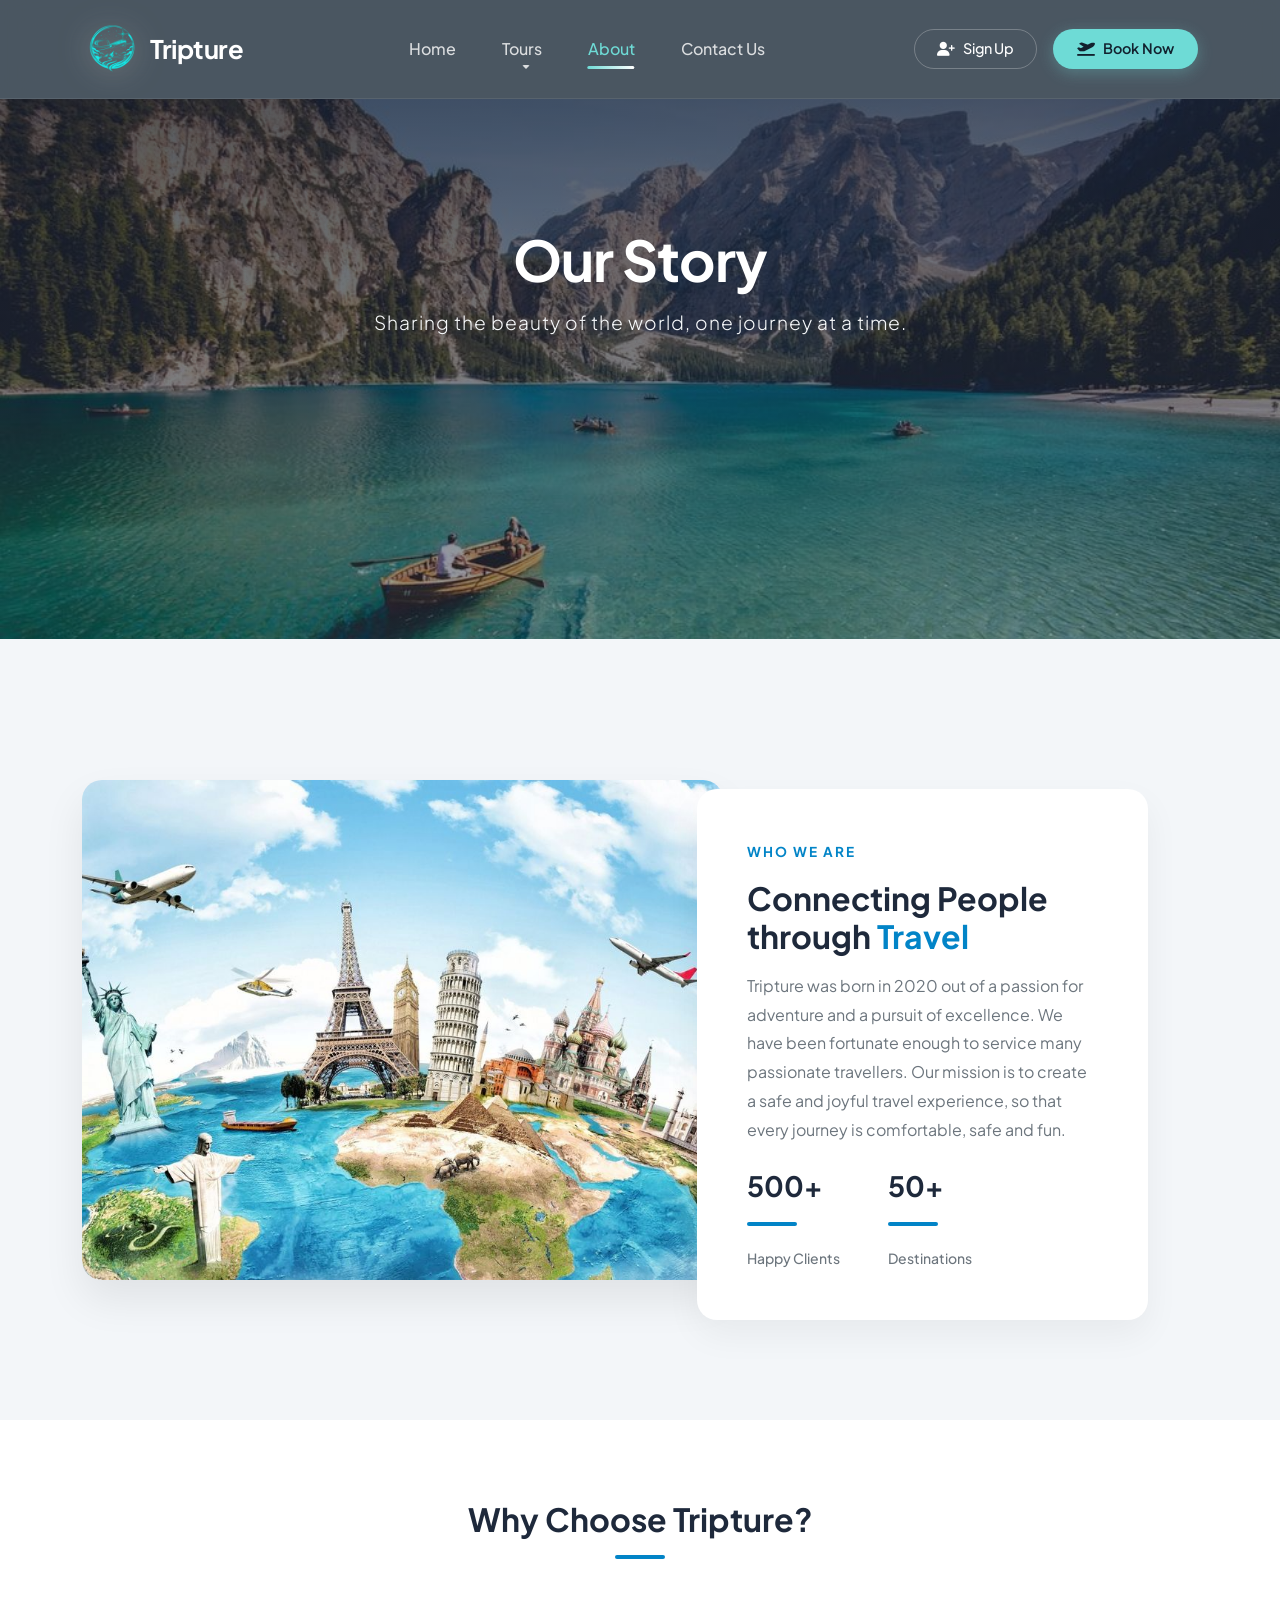
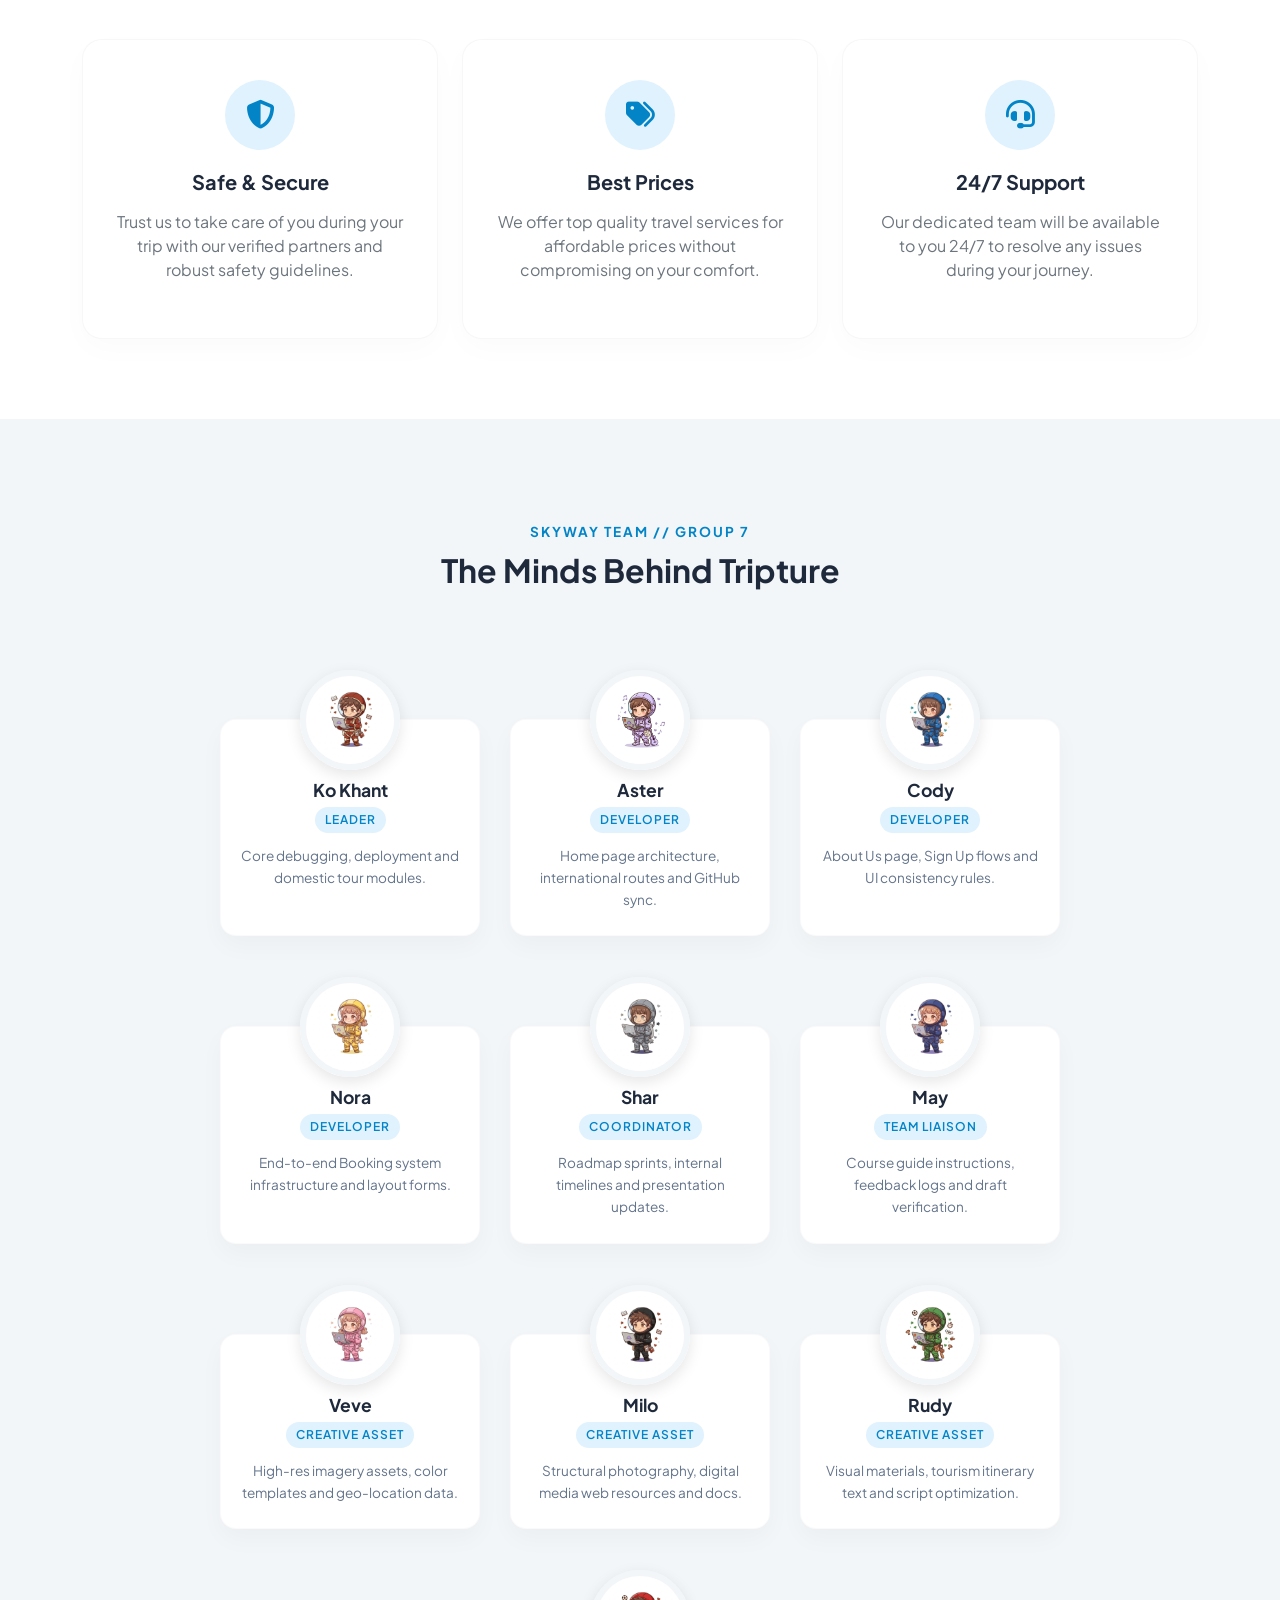
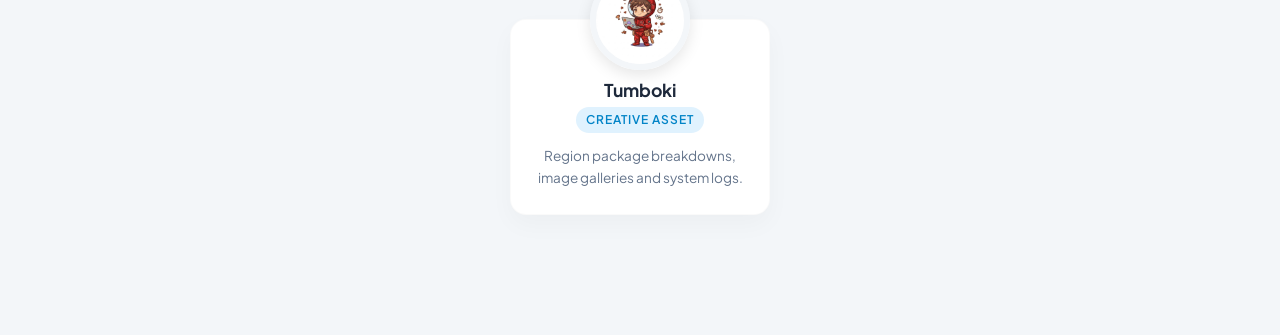
==== commit 42bf6cab: "Add navbar in about" ====
--- a/about.html
+++ b/about.html
@@ -6,18 +6,22 @@
     <meta name="viewport" content="width=device-width, initial-scale=1.0">
     <title>About Us | Tripture</title>
 
-    <link href="https://fonts.googleapis.com/css2?family=Plus+Jakarta+Sans:wght@300;400;500;600;700&display=swap" rel="stylesheet">
+    <link rel="icon" type="image/png" sizes="96x96" href="https://tripture.vercel.app/assets/favicon.png?v=2">
+
+    <link href="https://fonts.googleapis.com/css2?family=Plus+Jakarta+Sans:wght@300;400;500;600;700&display=swap"
+        rel="stylesheet">
 
     <link rel="stylesheet" href="https://cdnjs.cloudflare.com/ajax/libs/font-awesome/6.4.0/css/all.min.css">
 
     <link href="https://cdn.jsdelivr.net/npm/bootstrap@5.3.0/dist/css/bootstrap.min.css" rel="stylesheet">
-    
+
     <link rel="stylesheet" href="./style.css">
+    <link rel="stylesheet" href="./navbar.css">
 
     <style>
         /* Global Variables & Theme */
         :root {
-            --bg-color: #f3f6f9; 
+            --bg-color: #f3f6f9;
             --surface-color: #ffffff;
             --text-primary: #1e293b;
             --text-secondary: #64748b;
@@ -35,8 +39,15 @@
         }
 
         @keyframes fadeIn {
-            from { opacity: 0; transform: translateY(15px); }
-            to { opacity: 1; transform: translateY(0); }
+            from {
+                opacity: 0;
+                transform: translateY(15px);
+            }
+
+            to {
+                opacity: 1;
+                transform: translateY(0);
+            }
         }
 
         /* Hero Section (Minimalist & Deep) */
@@ -49,6 +60,7 @@
             justify-content: center;
             text-align: center;
             position: relative;
+            background-attachment: scroll;
         }
 
         .hero-content h1 {
@@ -76,7 +88,7 @@
             position: relative;
             border-radius: 20px;
             overflow: hidden;
-            box-shadow: 0 20px 40px rgba(0,0,0,0.08);
+            box-shadow: 0 20px 40px rgba(0, 0, 0, 0.08);
         }
 
         .mission-image-box img {
@@ -94,9 +106,10 @@
             background: var(--surface-color);
             padding: 50px;
             border-radius: 20px;
-            box-shadow: 0 15px 35px rgba(0,0,0,0.05);
+            box-shadow: 0 15px 35px rgba(0, 0, 0, 0.05);
             position: relative;
-            left: -50px; /* Overlapping effect */
+            left: -50px;
+            /* Overlapping effect */
             z-index: 2;
             margin-top: 50px;
         }
@@ -135,8 +148,8 @@
             padding: 40px 30px;
             text-align: center;
             height: 100%;
-            box-shadow: 0 10px 30px rgba(0,0,0,0.02);
-            border: 1px solid rgba(0,0,0,0.03);
+            box-shadow: 0 10px 30px rgba(0, 0, 0, 0.02);
+            border: 1px solid rgba(0, 0, 0, 0.03);
             transition: all 0.4s ease;
         }
 
@@ -193,9 +206,10 @@
             padding: 60px 20px 25px 20px;
             text-align: center;
             position: relative;
-            margin-top: 50px; /* Space for the floating image */
-            box-shadow: 0 10px 25px rgba(0,0,0,0.03);
-            border: 1px solid rgba(0,0,0,0.02);
+            margin-top: 50px;
+            /* Space for the floating image */
+            box-shadow: 0 10px 25px rgba(0, 0, 0, 0.03);
+            border: 1px solid rgba(0, 0, 0, 0.02);
             transition: all 0.3s ease;
         }
 
@@ -206,15 +220,17 @@
 
         .team-card-img {
             position: absolute;
-            top: -50px; /* Pushing image out of the box */
+            top: -50px;
+            /* Pushing image out of the box */
             left: 50%;
             transform: translateX(-50%);
             width: 100px;
             height: 100px;
             border-radius: 50%;
             object-fit: cover;
-            border: 6px solid var(--bg-color); /* Matches page background to look cut out */
-            box-shadow: 0 5px 15px rgba(0,0,0,0.1);
+            border: 6px solid var(--bg-color);
+            /* Matches page background to look cut out */
+            box-shadow: 0 5px 15px rgba(0, 0, 0, 0.1);
             transition: all 0.4s ease;
         }
 
@@ -249,12 +265,68 @@
             line-height: 1.6;
             margin: 0;
         }
-
     </style>
 </head>
 
 <body>
-    
+
+    <nav class="navbar navbar-expand-lg sticky-top glass-nav">
+        <div class="container">
+            <!-- Brand / Logo -->
+            <a class="navbar-brand d-flex align-items-center" href="#">
+                <img src="/assets/favicon.png" alt="Logo" class="me-2 favilogo-img"
+                    style="width: 60px; height: 60px;" />
+                <span class="brand-text">Tripture</span>
+            </a>
+
+            <!-- Custom Hamburger Toggler for Mobile -->
+            <button class="navbar-toggler custom-toggler collapsed" type="button" data-bs-toggle="collapse"
+                data-bs-target="#navbarNav" aria-controls="navbarNav" aria-expanded="false"
+                aria-label="Toggle navigation">
+                <span class="toggler-bar bar-top"></span>
+                <span class="toggler-bar bar-middle"></span>
+                <span class="toggler-bar bar-bottom"></span>
+            </button>
+
+            <!-- Navbar Menu Links -->
+            <div class="collapse navbar-collapse" id="navbarNav">
+                <ul class="navbar-nav mx-auto align-items-center">
+                    <li class="nav-item">
+                        <a class="nav-link" href="./index.html">Home</a>
+                    </li>
+                    <li class="nav-item dropdown">
+                        <a class="nav-link dropdown-toggle" href="#" role="button" data-bs-toggle="dropdown"
+                            aria-expanded="false">
+                            Tours
+                        </a>
+                        <ul class="dropdown-menu custom-dropdown">
+                            <li><a class="dropdown-item" href="./domestic.html"><i
+                                        class="fa-solid fa-map-location-dot me-2"></i>Domestic</a></li>
+                            <li><a class="dropdown-item" href="/international.html"><i
+                                        class="fa-solid fa-globe me-2"></i>International</a></li>
+                        </ul>
+                    </li>
+                    <li class="nav-item">
+                        <a class="nav-link active" href="#">About</a>
+                    </li>
+                    <li class="nav-item">
+                        <a class="nav-link" href="#">Contact Us</a>
+                    </li>
+                </ul>
+
+                <!-- Auth & Call To Action Buttons -->
+                <div class="nav-buttons d-flex flex-column flex-lg-row align-items-center gap-3">
+                    <a href="./signup.html" class="btn btn-login">
+                        <i class="fa-solid fa-user-plus me-2"></i>Sign Up
+                    </a>
+                    <a href="./booking.html" class="btn btn-book">
+                        <i class="fa-solid fa-plane-departure me-2"></i>Book Now
+                    </a>
+                </div>
+            </div>
+        </div>
+    </nav>
+
     <header class="hero-section">
         <div class="hero-content">
             <h1>Our Story</h1>
@@ -273,12 +345,15 @@
                 <div class="col-lg-5">
                     <div class="mission-text-card">
                         <span class="subtitle">Who We Are</span>
-                        <h2 class="fw-bold my-3">Connecting People through <span style="color: var(--accent-color);">Travel</span></h2>
+                        <h2 class="fw-bold my-3">Connecting People through <span
+                                style="color: var(--accent-color);">Travel</span></h2>
                         <p class="text-secondary mb-4" style="line-height: 1.8;">
                             Tripture was born in 2020 out of a passion for adventure and a pursuit of excellence.
-                            We have been fortunate enough to service many passionate travellers. Our mission is to create a safe and joyful travel experience, so that every journey is comfortable, safe and fun.
+                            We have been fortunate enough to service many passionate travellers. Our mission is to
+                            create a safe and joyful travel experience, so that every journey is comfortable, safe and
+                            fun.
                         </p>
-                        
+
                         <div class="d-flex gap-5 mt-4">
                             <div>
                                 <h3 class="fw-bold mb-0">500+</h3>
@@ -310,7 +385,8 @@
                             <i class="fa-solid fa-shield-halved"></i>
                         </div>
                         <h5 class="fw-bold mb-3">Safe & Secure</h5>
-                        <p class="text-secondary">Trust us to take care of you during your trip with our verified partners and robust safety guidelines.</p>
+                        <p class="text-secondary">Trust us to take care of you during your trip with our verified
+                            partners and robust safety guidelines.</p>
                     </div>
                 </div>
                 <div class="col-md-4">
@@ -319,7 +395,8 @@
                             <i class="fa-solid fa-tags"></i>
                         </div>
                         <h5 class="fw-bold mb-3">Best Prices</h5>
-                        <p class="text-secondary">We offer top quality travel services for affordable prices without compromising on your comfort.</p>
+                        <p class="text-secondary">We offer top quality travel services for affordable prices without
+                            compromising on your comfort.</p>
                     </div>
                 </div>
                 <div class="col-md-4">
@@ -328,7 +405,8 @@
                             <i class="fa-solid fa-headset"></i>
                         </div>
                         <h5 class="fw-bold mb-3">24/7 Support</h5>
-                        <p class="text-secondary">Our dedicated team will be available to you 24/7 to resolve any issues during your journey.</p>
+                        <p class="text-secondary">Our dedicated team will be available to you 24/7 to resolve any issues
+                            during your journey.</p>
                     </div>
                 </div>
             </div>
@@ -337,14 +415,14 @@
 
     <section class="team-section">
         <div class="container">
-            
+
             <div class="section-header">
                 <span class="subtitle">Skyway Team // Group 7</span>
                 <h2 class="fw-bold mt-2">The Minds Behind Tripture</h2>
             </div>
 
             <div class="team-grid">
-                
+
                 <div class="team-card">
                     <img src="./assets/profile/ko khant.jpg" alt="Ko Khant" class="team-card-img">
                     <div class="team-info">
--- a/navbar.css
+++ b/navbar.css
@@ -0,0 +1,279 @@
+:root {
+  --primary: #0b7285;
+  --primary-dark: #12212e;
+  --secondary: #6edbd6;
+  --white: #e8fffa;
+  --cream: #ece7dc;
+  --tripture-navy: #001f3f;
+  --glass: rgba(11, 114, 133, 0.15);
+}
+
+html {
+  scroll-behavior: smooth;
+}
+
+body {
+  margin: 0;
+  font-family: "Gelasio", sans-serif;
+  background-color: #f8fafc;
+}
+
+/*    MAIN NAVBAR (GLASSMORPHISM)*/
+.glass-nav {
+  background: rgba(18, 33, 46, 0.75) !important; /* Dark Premium Glass Base */
+  backdrop-filter: blur(16px);
+  -webkit-backdrop-filter: blur(16px);
+  border-bottom: 1px solid rgba(255, 255, 255, 0.08);
+  padding: 14px 0;
+  transition: all 0.4s cubic-bezier(0.4, 0, 0.2, 1);
+}
+
+/* Brand Styles */
+.navbar-brand {
+  font-weight: 700;
+  font-size: 1.6rem;
+  color: #ffffff !important;
+  letter-spacing: -0.5px;
+  transition: transform 0.3s ease;
+}
+
+.navbar-brand .favilogo-img{
+    filter:brightness(1.5)  drop-shadow(0 0 15px rgba(225, 225, 199, 0.6));
+}
+.navbar-brand:hover {
+  transform: scale(1.02);
+}
+.brand-icon {
+  color: var(--secondary);
+}
+
+/* Nav Links & Underline Micro-interaction */
+.nav-link {
+  color: rgba(255, 255, 255, 0.8) !important;
+  font-weight: 500;
+  font-size: 1rem;
+  padding: 8px 16px !important;
+  position: relative;
+  transition: color 0.3s ease;
+  margin: 0 7px;
+}
+
+.nav-link::after {
+  content: "";
+  position: absolute;
+  width: 0;
+  height: 3px;
+  bottom: 0;
+  left: 50%;
+  background: linear-gradient(90deg, var(--secondary), #ffffff);
+  border-radius: 5px;
+  transition: all 0.3s cubic-bezier(0.4, 0, 0.2, 1);
+  transform: translateX(-50%);
+}
+
+.nav-link:hover,
+.nav-link.active {
+  color: var(--secondary) !important;
+}
+
+.nav-link:hover::after,
+.nav-link.active::after {
+  width: 60%;
+}
+
+/* Dropdown Menu Customization */
+.custom-dropdown {
+  background: rgba(18, 33, 46, 0.95) !important;
+  backdrop-filter: blur(10px);
+  border: 1px solid rgba(255, 255, 255, 0.1);
+  border-radius: 16px;
+  box-shadow: 0 10px 30px rgba(0, 0, 0, 0.3);
+  padding: 8px;
+  margin-top: 10px !important;
+}
+
+.dropdown-item {
+  color: rgba(255, 255, 255, 0.85) !important;
+  padding: 10px 18px;
+  border-radius: 10px;
+  font-size: 0.9rem;
+  transition: all 0.2s ease;
+}
+
+.dropdown-item:hover {
+  background: rgba(110, 219, 214, 0.15) !important;
+  color: var(--secondary) !important;
+  transform: translateX(4px);
+}
+
+/* Premium Buttons */
+.btn-login {
+  color: #ffffff;
+  border: 1px solid rgba(255, 255, 255, 0.25);
+  border-radius: 50px;
+  padding: 8px 22px;
+  font-size: 0.9rem;
+  font-weight: 500;
+  transition: all 0.3s ease;
+}
+.btn-login:hover {
+  background: rgba(255, 255, 255, 0.1);
+  border-color: #ffffff;
+  color: #ffffff;
+}
+
+.btn-book {
+  background: var(--secondary);
+  color: var(--primary-dark);
+  border-radius: 50px;
+  padding: 9px 24px;
+  font-weight: 600;
+  font-size: 0.9rem;
+  border: none;
+  box-shadow: 0 4px 15px rgba(110, 219, 214, 0.3);
+  transition: all 0.3s cubic-bezier(0.4, 0, 0.2, 1);
+}
+.btn-book:hover {
+  background: #ffffff;
+  color: var(--primary);
+  transform: translateY(-2px);
+  box-shadow: 0 6px 20px rgba(255, 255, 255, 0.2);
+}
+
+/* Animated Custom Hamburger Icon */
+.custom-toggler {
+  border: none;
+  padding: 0;
+  background: transparent;
+  display: flex;
+  flex-direction: column;
+  justify-content: space-between;
+  width: 24px;
+  height: 18px;
+}
+.custom-toggler:focus {
+  box-shadow: none;
+}
+.toggler-bar {
+  background-color: var(--white);
+  height: 2px;
+  width: 100%;
+  border-radius: 2px;
+  transition: all 0.3s ease-in-out;
+}
+/* X Transformation when opened */
+.custom-toggler:not(.collapsed) .bar-top {
+  transform: translateY(8px) rotate(45deg);
+}
+.custom-toggler:not(.collapsed) .bar-middle {
+  opacity: 0;
+}
+.custom-toggler:not(.collapsed) .bar-bottom {
+  transform: translateY(-8px) rotate(-45deg);
+}
+
+@media (max-width: 991px) {
+  /* Mobile Wrapper Dropdown */
+  .navbar-collapse {
+    background: rgba(18, 33, 46, 0.98);
+    backdrop-filter: blur(20px);
+    border-radius: 24px;
+    padding: 25px;
+    margin-top: 15px;
+    border: 1px solid rgba(255, 255, 255, 0.08);
+    box-shadow: 0 15px 35px rgba(0, 0, 0, 0.5);
+  }
+
+  .navbar-nav {
+    width: 100%;
+    padding: 10px 0;
+  }
+
+  .nav-item {
+    width: 100%;
+    text-align: center;
+    margin: 4px 0;
+  }
+
+  .nav-link {
+    font-size: 1rem;
+    display: inline-block;
+    margin: 0 100px;
+  }
+  .nav-link::after {
+    display: none;
+  }
+
+  /* Mobile Dropdown Sub-menu */
+  .custom-dropdown {
+    background: rgba(255, 255, 255, 0.05) !important;
+    text-align: center;
+    margin: 7px 0 0 0 !important;
+  }
+
+  /* Mobile CTA Buttons stretching */
+  .nav-buttons {
+    width: 100%;
+    margin-top: 15px;
+    border-top: 1px solid rgba(255, 255, 255, 0.1);
+    padding-top: 20px;
+  }
+  .btn-login,
+  .btn-book {
+    width: 100%;
+    padding: 12px;
+    font-size: 1rem;
+  }
+}
+
+@media (max-width: 575px) {
+  .navbar-brand {
+    font-size: 1.4rem;
+  }
+  .navbar-nav {
+    width: 100%;
+    padding: 0px 0;
+  }
+
+  .nav-item {
+    width: 100%;
+    text-align: center;
+    margin: 2px 0;
+  }
+
+  .nav-link {
+    font-size: 1rem;
+    display: inline-block;
+  }
+  .nav-link::after {
+    display: none;
+  }
+
+  /* Mobile Dropdown Sub-menu */
+  .custom-dropdown {
+    background: rgba(255, 255, 255, 0.05) !important;
+    text-align: center;
+    margin: 10px 0 0 0 !important;
+  }
+
+  /* Mobile CTA Buttons stretching */
+  .nav-buttons {
+    width: 100%;
+    margin-top: 13px;
+    border-top: 1px solid rgba(255, 255, 255, 0.1);
+    padding-top: 10px;
+  }
+  .btn-login,
+  .btn-book {
+    width: 100%;
+    padding: 10px;
+    font-size: 1rem;
+  }
+}
+
+
+/* footer */
+
+.bg-dark-blue {
+  background-color: var(--tripture-navy) !important;
+}
